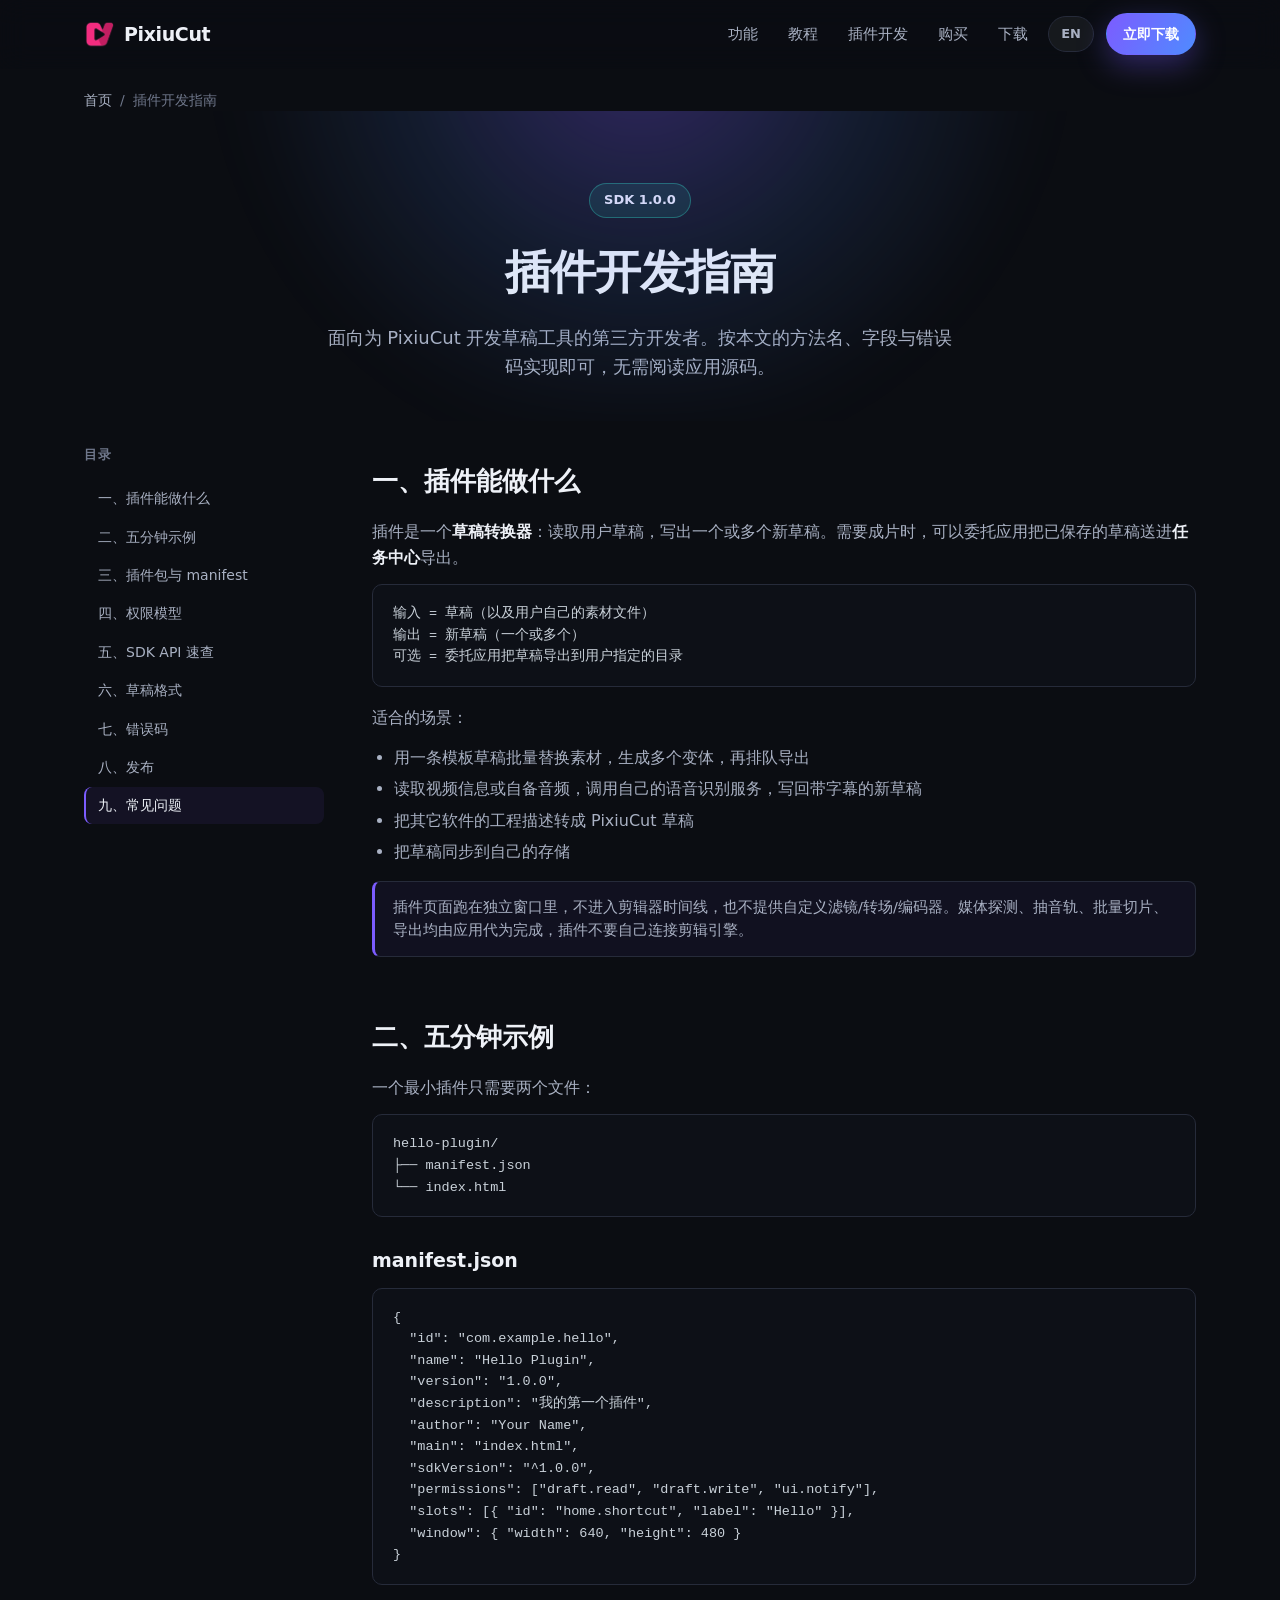
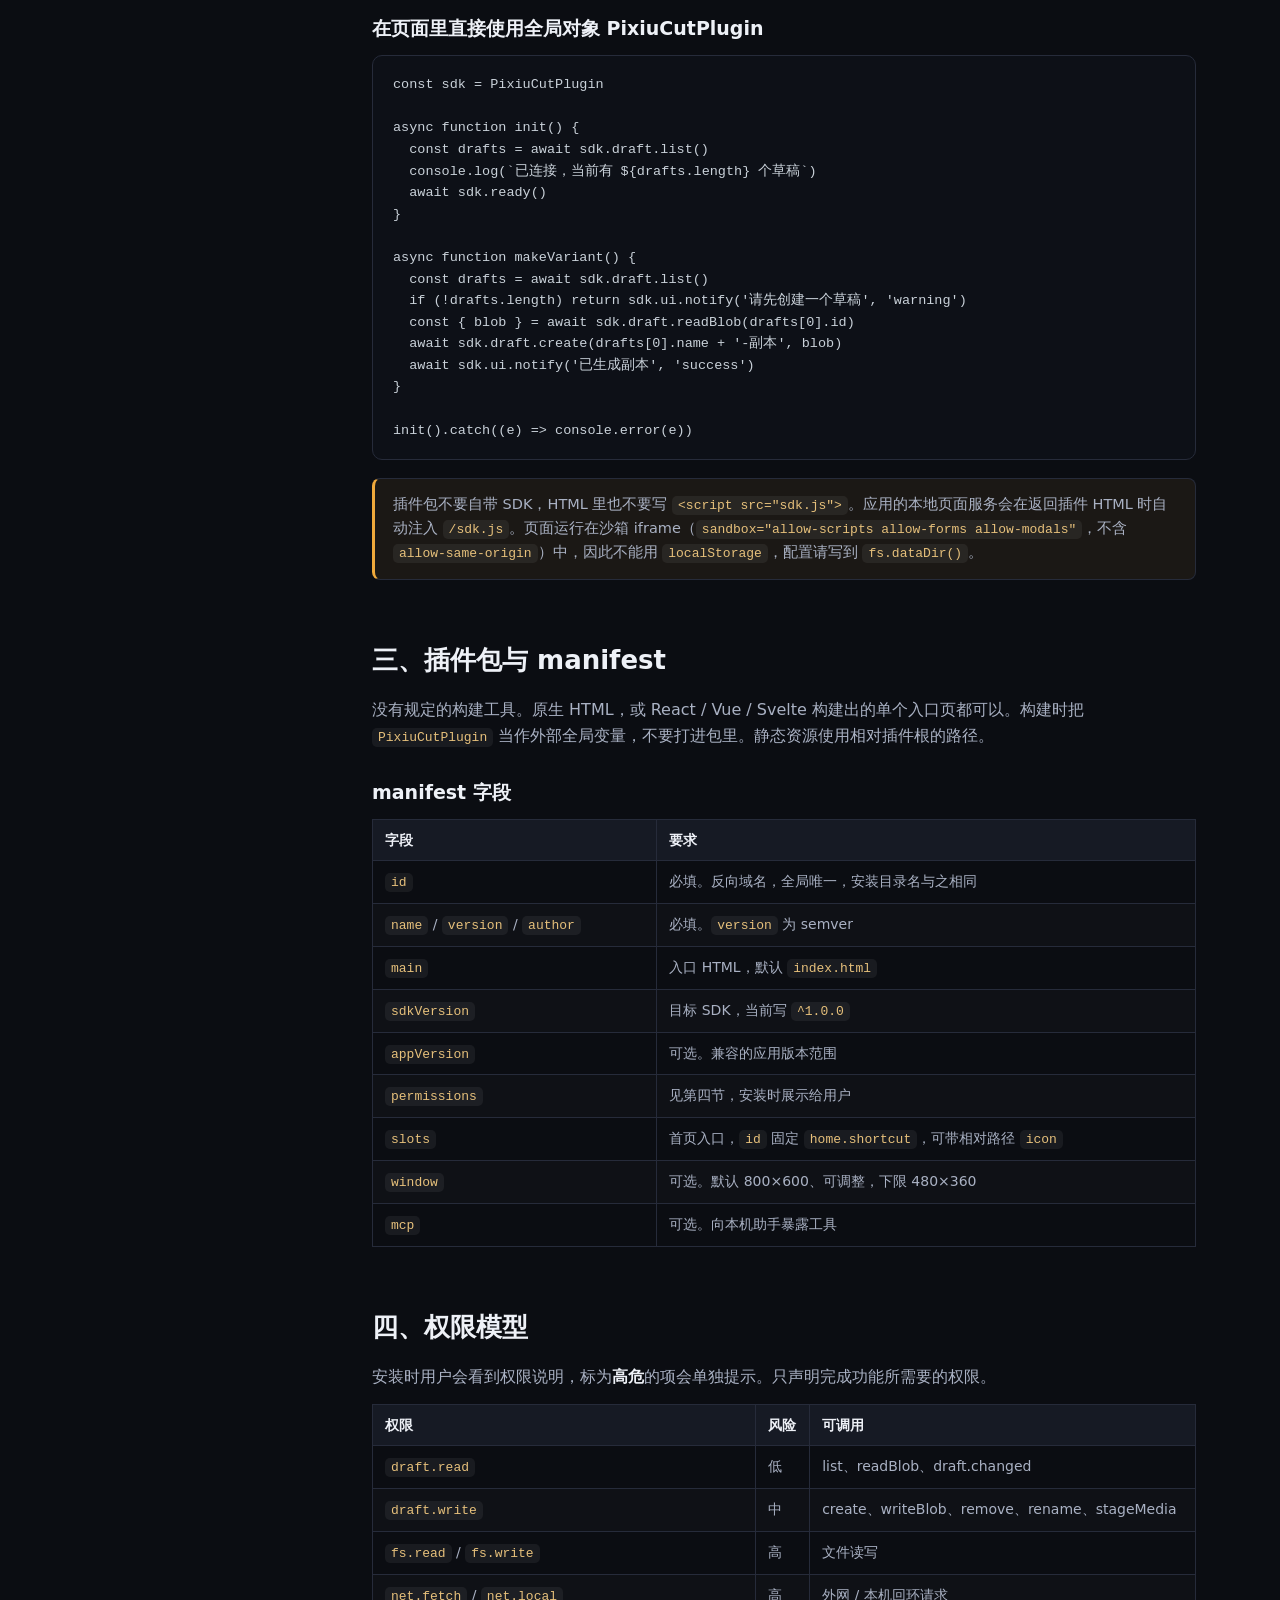
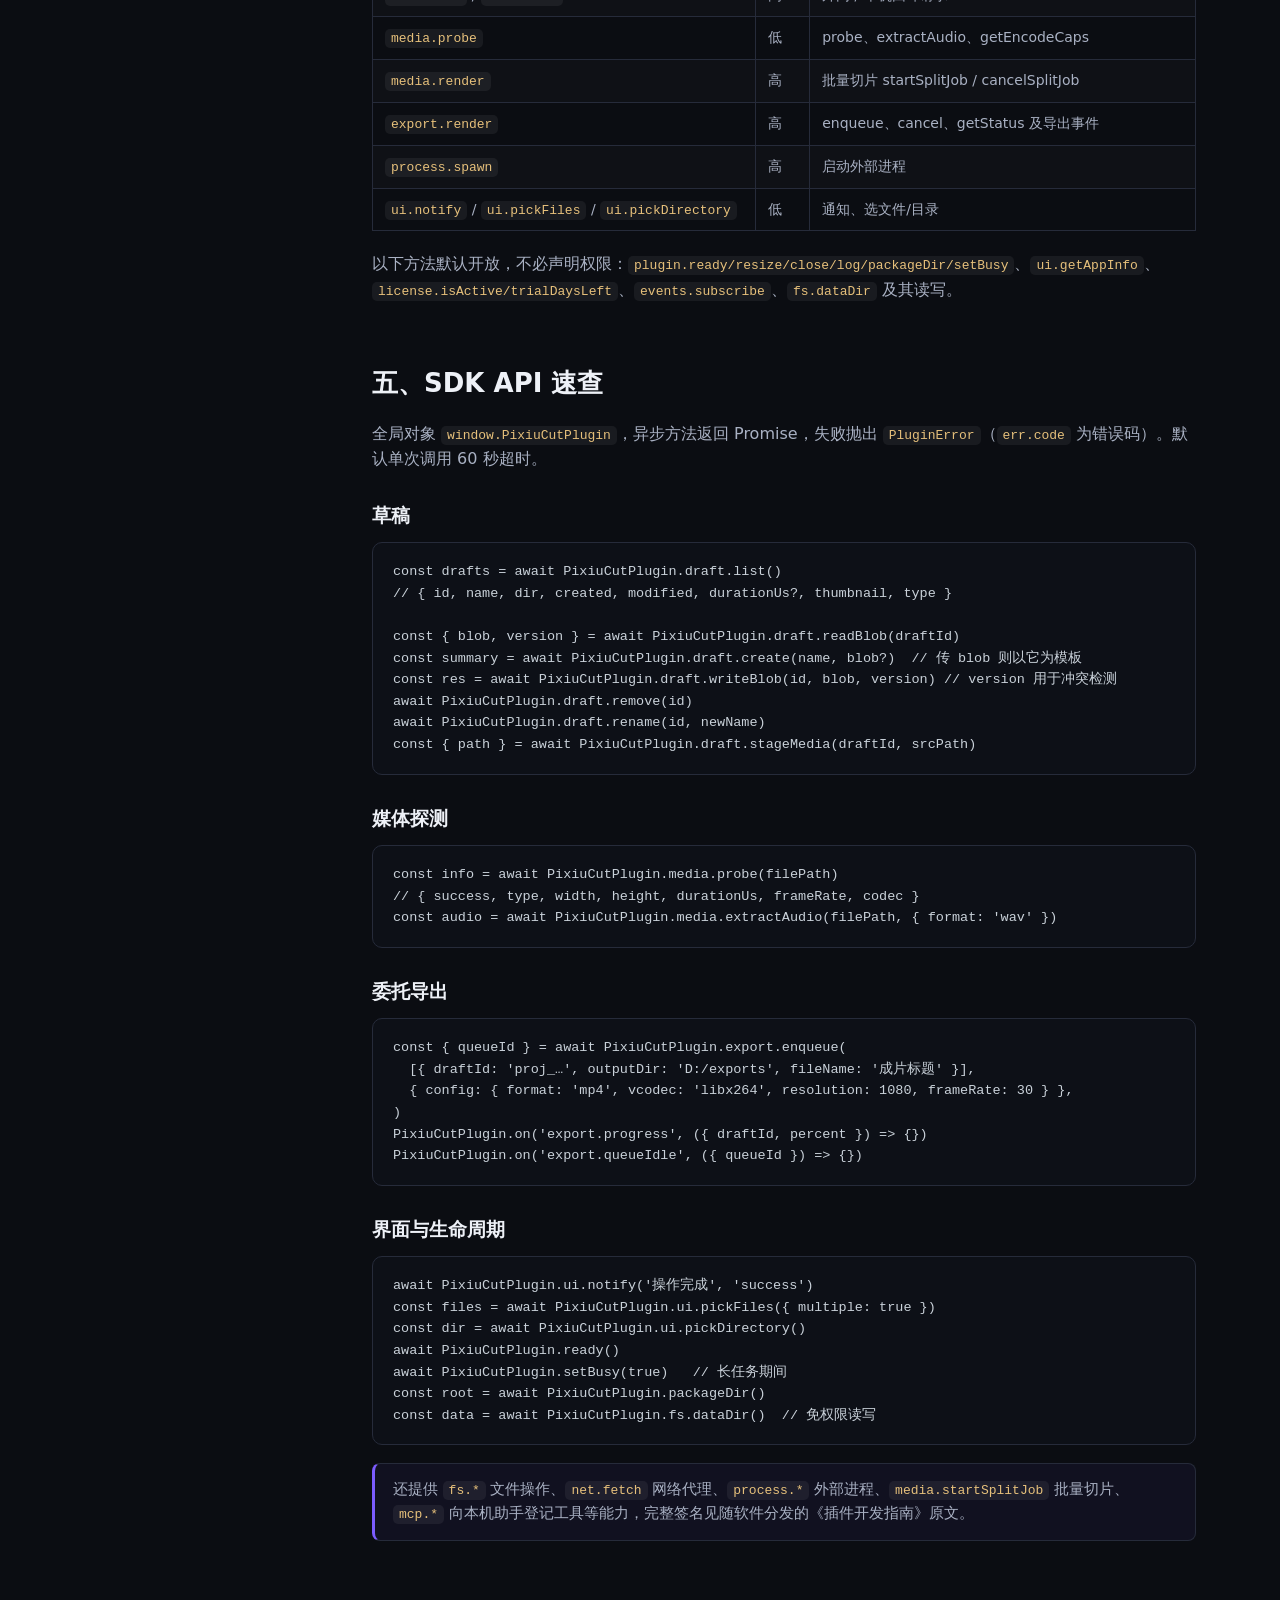
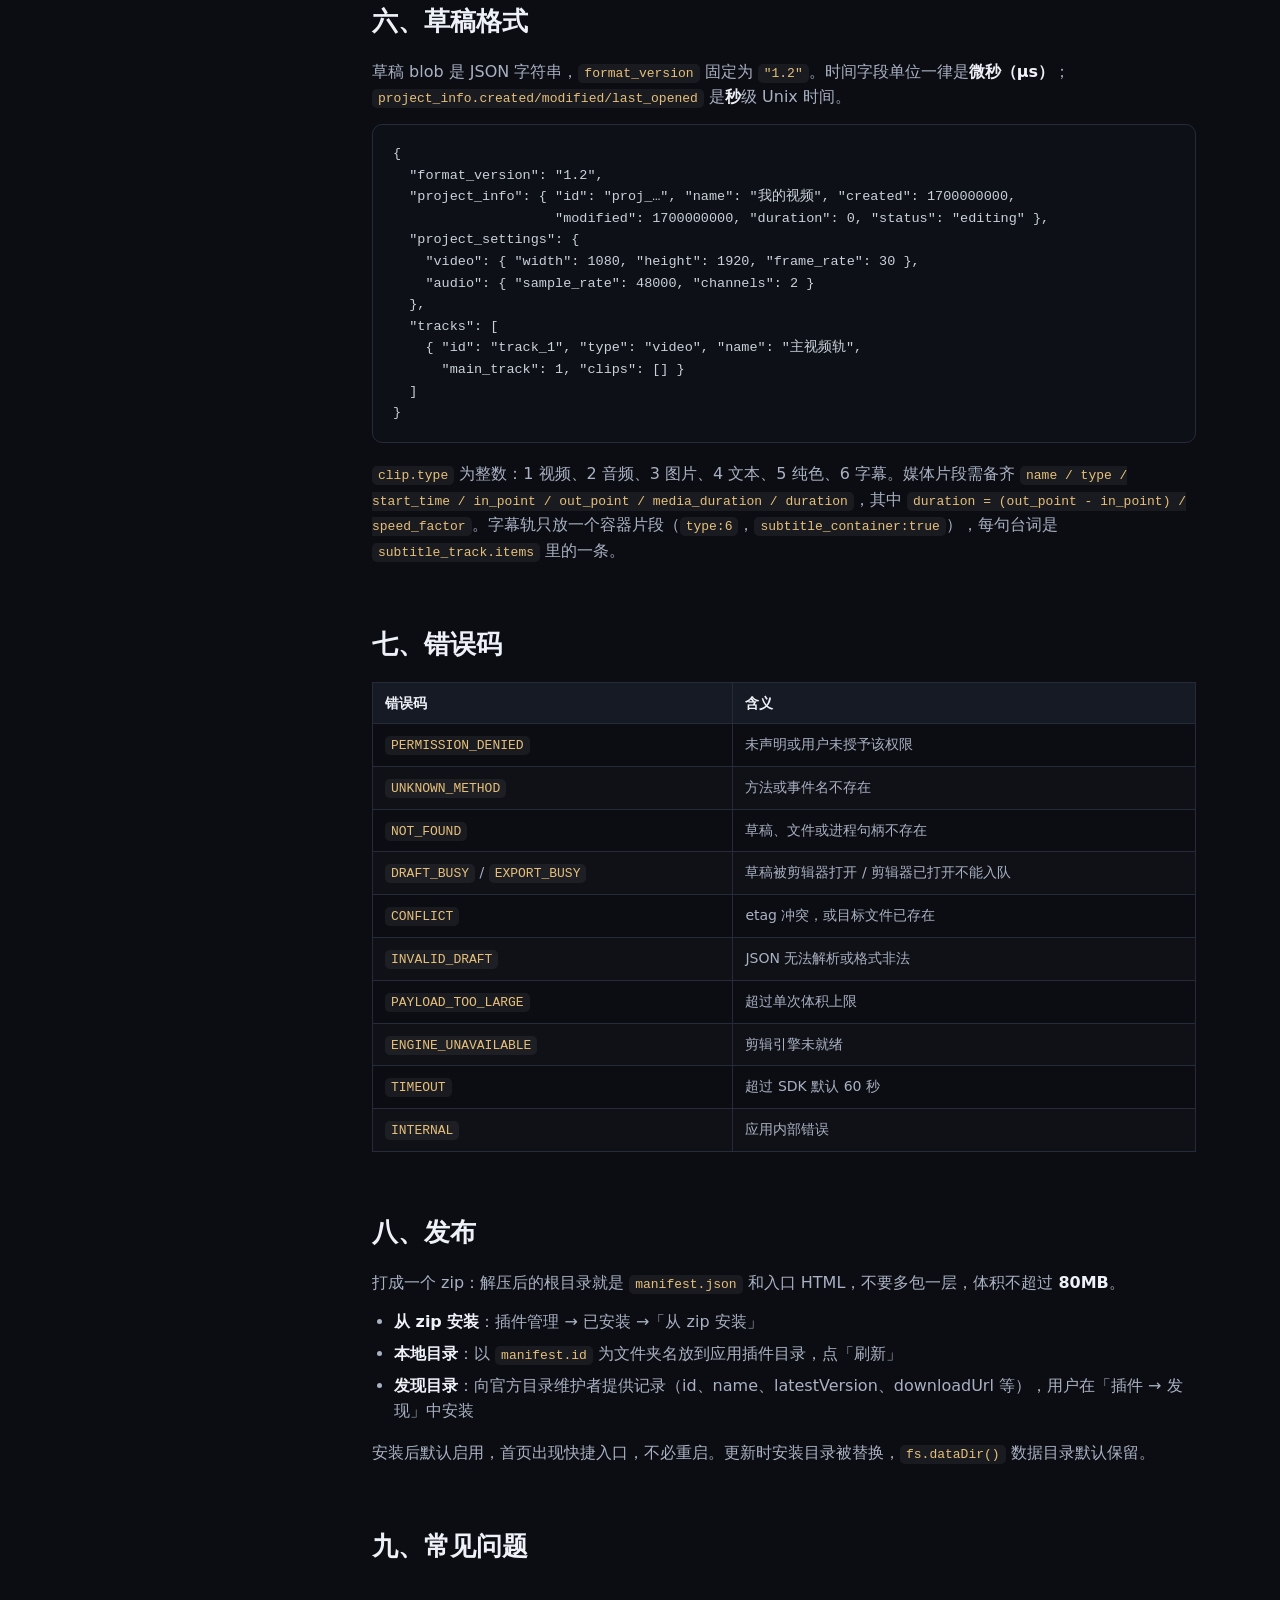
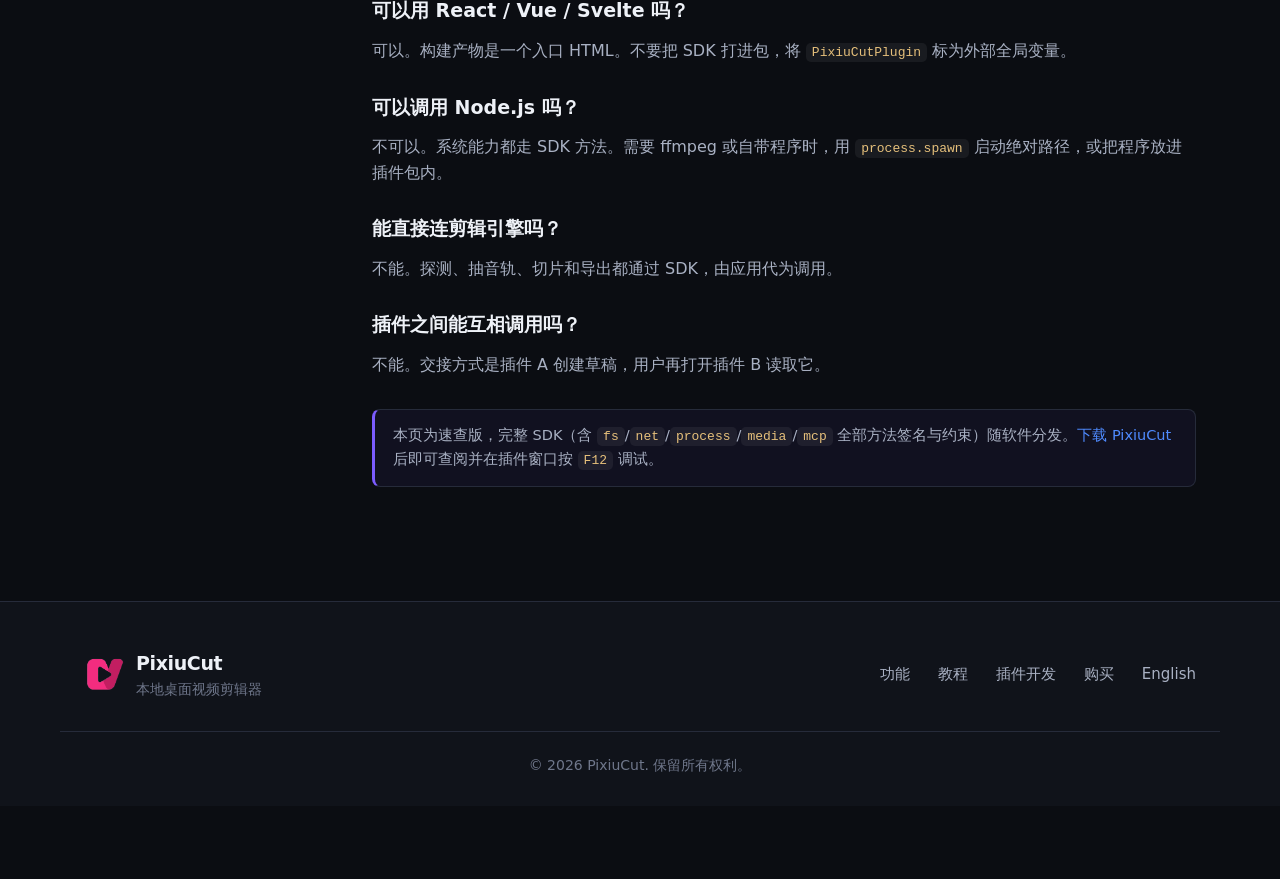
==== plugins-dev.html @ 556db441 "初始版本" ====
<!DOCTYPE html>
<html lang="zh-CN">
<head>
  <meta charset="UTF-8" />
  <meta name="viewport" content="width=device-width, initial-scale=1.0" />
  <title>插件开发指南 · PixiuCut SDK 1.0.0</title>
  <meta name="description" content="PixiuCut 插件开发指南：基于官方 SDK 1.0.0 开发草稿工具插件。包含五分钟示例、manifest 清单、权限模型、SDK API、草稿格式与错误码，按文档即可开发发布。" />
  <meta name="keywords" content="PixiuCut插件开发,插件SDK,草稿转换器,PixiuCutPlugin,插件API,视频剪辑插件" />
  <link rel="canonical" href="https://pixiucut.meitool.cn/plugins-dev.html" />
  <link rel="alternate" hreflang="zh-CN" href="https://pixiucut.meitool.cn/plugins-dev.html" />
  <link rel="alternate" hreflang="en" href="https://pixiucut.meitool.cn/en/plugins-dev.html" />
  <link rel="alternate" hreflang="x-default" href="https://pixiucut.meitool.cn/plugins-dev.html" />
  <meta property="og:type" content="article" />
  <meta property="og:title" content="插件开发指南 · PixiuCut" />
  <meta property="og:description" content="基于官方 SDK 1.0.0 开发 PixiuCut 草稿工具插件。" />
  <meta property="og:url" content="https://pixiucut.meitool.cn/plugins-dev.html" />
  <link rel="icon" type="image/png" href="assets/img/logo-32.png" />
  <link rel="stylesheet" href="assets/css/style.css" />
</head>
<body>
  <header class="site-header" id="siteHeader">
    <div class="container header-inner">
      <a class="brand" href="index.html" aria-label="PixiuCut">
        <img src="assets/img/logo.png" alt="PixiuCut Logo" class="brand-logo" />
        <span class="brand-name">PixiuCut</span>
      </a>
      <nav class="nav" id="mainNav">
        <a href="index.html#features">功能</a>
        <a href="tutorials.html">教程</a>
        <a href="plugins-dev.html">插件开发</a>
        <a href="pricing.html">购买</a>
        <a href="index.html#download">下载</a>
      </nav>
      <div class="header-actions">
        <a class="lang-toggle" href="en/plugins-dev.html" hreflang="en" aria-label="Switch to English">EN</a>
        <a href="index.html#download" class="btn btn-primary btn-sm">立即下载</a>
        <button class="nav-burger" id="navBurger" aria-label="菜单"><span></span><span></span><span></span></button>
      </div>
    </div>
  </header>

  <main>
    <div class="container"><div class="breadcrumb"><a href="index.html">首页</a><span>/</span>插件开发指南</div></div>

    <section class="page-hero">
      <div class="hero-glow" aria-hidden="true"></div>
      <div class="container">
        <span class="pill pill-accent">SDK 1.0.0</span>
        <h1>插件开发指南</h1>
        <p>面向为 PixiuCut 开发草稿工具的第三方开发者。按本文的方法名、字段与错误码实现即可，无需阅读应用源码。</p>
      </div>
    </section>

    <section class="section" style="padding-top:24px">
      <div class="container">
        <div class="docs-layout">
          <!-- TOC -->
          <aside class="docs-toc">
            <h4>目录</h4>
            <ul>
              <li><a href="#overview">一、插件能做什么</a></li>
              <li><a href="#quickstart">二、五分钟示例</a></li>
              <li><a href="#package">三、插件包与 manifest</a></li>
              <li><a href="#permissions">四、权限模型</a></li>
              <li><a href="#api">五、SDK API 速查</a></li>
              <li><a href="#draft">六、草稿格式</a></li>
              <li><a href="#errors">七、错误码</a></li>
              <li><a href="#publish">八、发布</a></li>
              <li><a href="#faq">九、常见问题</a></li>
            </ul>
          </aside>

          <!-- Content -->
          <div class="docs-content">
            <h2 id="overview">一、插件能做什么</h2>
            <p>插件是一个<strong>草稿转换器</strong>：读取用户草稿，写出一个或多个新草稿。需要成片时，可以委托应用把已保存的草稿送进<strong>任务中心</strong>导出。</p>
            <pre class="code"><code>输入 = 草稿（以及用户自己的素材文件）
输出 = 新草稿（一个或多个）
可选 = 委托应用把草稿导出到用户指定的目录</code></pre>
            <p>适合的场景：</p>
            <ul>
              <li>用一条模板草稿批量替换素材，生成多个变体，再排队导出</li>
              <li>读取视频信息或自备音频，调用自己的语音识别服务，写回带字幕的新草稿</li>
              <li>把其它软件的工程描述转成 PixiuCut 草稿</li>
              <li>把草稿同步到自己的存储</li>
            </ul>
            <div class="callout">插件页面跑在独立窗口里，不进入剪辑器时间线，也不提供自定义滤镜/转场/编码器。媒体探测、抽音轨、批量切片、导出均由应用代为完成，插件不要自己连接剪辑引擎。</div>

            <h2 id="quickstart">二、五分钟示例</h2>
            <p>一个最小插件只需要两个文件：</p>
            <pre class="code"><code>hello-plugin/
├── manifest.json
└── index.html</code></pre>
            <h3>manifest.json</h3>
            <pre class="code"><code>{
  "id": "com.example.hello",
  "name": "Hello Plugin",
  "version": "1.0.0",
  "description": "我的第一个插件",
  "author": "Your Name",
  "main": "index.html",
  "sdkVersion": "^1.0.0",
  "permissions": ["draft.read", "draft.write", "ui.notify"],
  "slots": [{ "id": "home.shortcut", "label": "Hello" }],
  "window": { "width": 640, "height": 480 }
}</code></pre>
            <h3>在页面里直接使用全局对象 PixiuCutPlugin</h3>
            <pre class="code"><code>const sdk = PixiuCutPlugin

async function init() {
  const drafts = await sdk.draft.list()
  console.log(`已连接，当前有 ${drafts.length} 个草稿`)
  await sdk.ready()
}

async function makeVariant() {
  const drafts = await sdk.draft.list()
  if (!drafts.length) return sdk.ui.notify('请先创建一个草稿', 'warning')
  const { blob } = await sdk.draft.readBlob(drafts[0].id)
  await sdk.draft.create(drafts[0].name + '-副本', blob)
  await sdk.ui.notify('已生成副本', 'success')
}

init().catch((e) => console.error(e))</code></pre>
            <div class="callout warn">插件包不要自带 SDK，HTML 里也不要写 <code>&lt;script src="sdk.js"&gt;</code>。应用的本地页面服务会在返回插件 HTML 时自动注入 <code>/sdk.js</code>。页面运行在沙箱 iframe（<code>sandbox="allow-scripts allow-forms allow-modals"</code>，不含 <code>allow-same-origin</code>）中，因此不能用 <code>localStorage</code>，配置请写到 <code>fs.dataDir()</code>。</div>

            <h2 id="package">三、插件包与 manifest</h2>
            <p>没有规定的构建工具。原生 HTML，或 React / Vue / Svelte 构建出的单个入口页都可以。构建时把 <code>PixiuCutPlugin</code> 当作外部全局变量，不要打进包里。静态资源使用相对插件根的路径。</p>
            <h3>manifest 字段</h3>
            <table>
              <thead><tr><th>字段</th><th>要求</th></tr></thead>
              <tbody>
                <tr><td><code>id</code></td><td>必填。反向域名，全局唯一，安装目录名与之相同</td></tr>
                <tr><td><code>name</code> / <code>version</code> / <code>author</code></td><td>必填。<code>version</code> 为 semver</td></tr>
                <tr><td><code>main</code></td><td>入口 HTML，默认 <code>index.html</code></td></tr>
                <tr><td><code>sdkVersion</code></td><td>目标 SDK，当前写 <code>^1.0.0</code></td></tr>
                <tr><td><code>appVersion</code></td><td>可选。兼容的应用版本范围</td></tr>
                <tr><td><code>permissions</code></td><td>见第四节，安装时展示给用户</td></tr>
                <tr><td><code>slots</code></td><td>首页入口，<code>id</code> 固定 <code>home.shortcut</code>，可带相对路径 <code>icon</code></td></tr>
                <tr><td><code>window</code></td><td>可选。默认 800×600、可调整，下限 480×360</td></tr>
                <tr><td><code>mcp</code></td><td>可选。向本机助手暴露工具</td></tr>
              </tbody>
            </table>

            <h2 id="permissions">四、权限模型</h2>
            <p>安装时用户会看到权限说明，标为<strong>高危</strong>的项会单独提示。只声明完成功能所需要的权限。</p>
            <table>
              <thead><tr><th>权限</th><th>风险</th><th>可调用</th></tr></thead>
              <tbody>
                <tr><td><code>draft.read</code></td><td>低</td><td>list、readBlob、draft.changed</td></tr>
                <tr><td><code>draft.write</code></td><td>中</td><td>create、writeBlob、remove、rename、stageMedia</td></tr>
                <tr><td><code>fs.read</code> / <code>fs.write</code></td><td>高</td><td>文件读写</td></tr>
                <tr><td><code>net.fetch</code> / <code>net.local</code></td><td>高</td><td>外网 / 本机回环请求</td></tr>
                <tr><td><code>media.probe</code></td><td>低</td><td>probe、extractAudio、getEncodeCaps</td></tr>
                <tr><td><code>media.render</code></td><td>高</td><td>批量切片 startSplitJob / cancelSplitJob</td></tr>
                <tr><td><code>export.render</code></td><td>高</td><td>enqueue、cancel、getStatus 及导出事件</td></tr>
                <tr><td><code>process.spawn</code></td><td>高</td><td>启动外部进程</td></tr>
                <tr><td><code>ui.notify</code> / <code>ui.pickFiles</code> / <code>ui.pickDirectory</code></td><td>低</td><td>通知、选文件/目录</td></tr>
              </tbody>
            </table>
            <p>以下方法默认开放，不必声明权限：<code>plugin.ready/resize/close/log/packageDir/setBusy</code>、<code>ui.getAppInfo</code>、<code>license.isActive/trialDaysLeft</code>、<code>events.subscribe</code>、<code>fs.dataDir</code> 及其读写。</p>

            <h2 id="api">五、SDK API 速查</h2>
            <p>全局对象 <code>window.PixiuCutPlugin</code>，异步方法返回 Promise，失败抛出 <code>PluginError</code>（<code>err.code</code> 为错误码）。默认单次调用 60 秒超时。</p>
            <h3>草稿</h3>
            <pre class="code"><code>const drafts = await PixiuCutPlugin.draft.list()
// { id, name, dir, created, modified, durationUs?, thumbnail, type }

const { blob, version } = await PixiuCutPlugin.draft.readBlob(draftId)
const summary = await PixiuCutPlugin.draft.create(name, blob?)  // 传 blob 则以它为模板
const res = await PixiuCutPlugin.draft.writeBlob(id, blob, version) // version 用于冲突检测
await PixiuCutPlugin.draft.remove(id)
await PixiuCutPlugin.draft.rename(id, newName)
const { path } = await PixiuCutPlugin.draft.stageMedia(draftId, srcPath)</code></pre>
            <h3>媒体探测</h3>
            <pre class="code"><code>const info = await PixiuCutPlugin.media.probe(filePath)
// { success, type, width, height, durationUs, frameRate, codec }
const audio = await PixiuCutPlugin.media.extractAudio(filePath, { format: 'wav' })</code></pre>
            <h3>委托导出</h3>
            <pre class="code"><code>const { queueId } = await PixiuCutPlugin.export.enqueue(
  [{ draftId: 'proj_…', outputDir: 'D:/exports', fileName: '成片标题' }],
  { config: { format: 'mp4', vcodec: 'libx264', resolution: 1080, frameRate: 30 } },
)
PixiuCutPlugin.on('export.progress', ({ draftId, percent }) => {})
PixiuCutPlugin.on('export.queueIdle', ({ queueId }) => {})</code></pre>
            <h3>界面与生命周期</h3>
            <pre class="code"><code>await PixiuCutPlugin.ui.notify('操作完成', 'success')
const files = await PixiuCutPlugin.ui.pickFiles({ multiple: true })
const dir = await PixiuCutPlugin.ui.pickDirectory()
await PixiuCutPlugin.ready()
await PixiuCutPlugin.setBusy(true)   // 长任务期间
const root = await PixiuCutPlugin.packageDir()
const data = await PixiuCutPlugin.fs.dataDir()  // 免权限读写</code></pre>
            <div class="callout">还提供 <code>fs.*</code> 文件操作、<code>net.fetch</code> 网络代理、<code>process.*</code> 外部进程、<code>media.startSplitJob</code> 批量切片、<code>mcp.*</code> 向本机助手登记工具等能力，完整签名见随软件分发的《插件开发指南》原文。</div>

            <h2 id="draft">六、草稿格式</h2>
            <p>草稿 blob 是 JSON 字符串，<code>format_version</code> 固定为 <code>"1.2"</code>。时间字段单位一律是<strong>微秒（µs）</strong>；<code>project_info.created/modified/last_opened</code> 是<strong>秒</strong>级 Unix 时间。</p>
            <pre class="code"><code>{
  "format_version": "1.2",
  "project_info": { "id": "proj_…", "name": "我的视频", "created": 1700000000,
                    "modified": 1700000000, "duration": 0, "status": "editing" },
  "project_settings": {
    "video": { "width": 1080, "height": 1920, "frame_rate": 30 },
    "audio": { "sample_rate": 48000, "channels": 2 }
  },
  "tracks": [
    { "id": "track_1", "type": "video", "name": "主视频轨",
      "main_track": 1, "clips": [] }
  ]
}</code></pre>
            <p><code>clip.type</code> 为整数：1 视频、2 音频、3 图片、4 文本、5 纯色、6 字幕。媒体片段需备齐 <code>name / type / start_time / in_point / out_point / media_duration / duration</code>，其中 <code>duration = (out_point - in_point) / speed_factor</code>。字幕轨只放一个容器片段（<code>type:6</code>，<code>subtitle_container:true</code>），每句台词是 <code>subtitle_track.items</code> 里的一条。</p>

            <h2 id="errors">七、错误码</h2>
            <table>
              <thead><tr><th>错误码</th><th>含义</th></tr></thead>
              <tbody>
                <tr><td><code>PERMISSION_DENIED</code></td><td>未声明或用户未授予该权限</td></tr>
                <tr><td><code>UNKNOWN_METHOD</code></td><td>方法或事件名不存在</td></tr>
                <tr><td><code>NOT_FOUND</code></td><td>草稿、文件或进程句柄不存在</td></tr>
                <tr><td><code>DRAFT_BUSY</code> / <code>EXPORT_BUSY</code></td><td>草稿被剪辑器打开 / 剪辑器已打开不能入队</td></tr>
                <tr><td><code>CONFLICT</code></td><td>etag 冲突，或目标文件已存在</td></tr>
                <tr><td><code>INVALID_DRAFT</code></td><td>JSON 无法解析或格式非法</td></tr>
                <tr><td><code>PAYLOAD_TOO_LARGE</code></td><td>超过单次体积上限</td></tr>
                <tr><td><code>ENGINE_UNAVAILABLE</code></td><td>剪辑引擎未就绪</td></tr>
                <tr><td><code>TIMEOUT</code></td><td>超过 SDK 默认 60 秒</td></tr>
                <tr><td><code>INTERNAL</code></td><td>应用内部错误</td></tr>
              </tbody>
            </table>

            <h2 id="publish">八、发布</h2>
            <p>打成一个 zip：解压后的根目录就是 <code>manifest.json</code> 和入口 HTML，不要多包一层，体积不超过 <strong>80MB</strong>。</p>
            <ul>
              <li><strong>从 zip 安装</strong>：插件管理 → 已安装 →「从 zip 安装」</li>
              <li><strong>本地目录</strong>：以 <code>manifest.id</code> 为文件夹名放到应用插件目录，点「刷新」</li>
              <li><strong>发现目录</strong>：向官方目录维护者提供记录（id、name、latestVersion、downloadUrl 等），用户在「插件 → 发现」中安装</li>
            </ul>
            <p>安装后默认启用，首页出现快捷入口，不必重启。更新时安装目录被替换，<code>fs.dataDir()</code> 数据目录默认保留。</p>

            <h2 id="faq">九、常见问题</h2>
            <h3>可以用 React / Vue / Svelte 吗？</h3>
            <p>可以。构建产物是一个入口 HTML。不要把 SDK 打进包，将 <code>PixiuCutPlugin</code> 标为外部全局变量。</p>
            <h3>可以调用 Node.js 吗？</h3>
            <p>不可以。系统能力都走 SDK 方法。需要 ffmpeg 或自带程序时，用 <code>process.spawn</code> 启动绝对路径，或把程序放进插件包内。</p>
            <h3>能直接连剪辑引擎吗？</h3>
            <p>不能。探测、抽音轨、切片和导出都通过 SDK，由应用代为调用。</p>
            <h3>插件之间能互相调用吗？</h3>
            <p>不能。交接方式是插件 A 创建草稿，用户再打开插件 B 读取它。</p>

            <div class="callout" style="margin-top:32px">本页为速查版，完整 SDK（含 <code>fs</code>/<code>net</code>/<code>process</code>/<code>media</code>/<code>mcp</code> 全部方法签名与约束）随软件分发。<a href="index.html#download">下载 PixiuCut</a> 后即可查阅并在插件窗口按 <code>F12</code> 调试。</div>
          </div>
        </div>
      </div>
    </section>
  </main>

  <footer class="site-footer">
    <div class="container footer-inner">
      <div class="footer-brand">
        <img src="assets/img/logo.png" alt="PixiuCut" class="brand-logo" />
        <div><div class="brand-name">PixiuCut</div><p class="footer-tag">本地桌面视频剪辑器</p></div>
      </div>
      <nav class="footer-links">
        <a href="index.html#features">功能</a>
        <a href="tutorials.html">教程</a>
        <a href="plugins-dev.html">插件开发</a>
        <a href="pricing.html">购买</a>
        <a href="en/plugins-dev.html" hreflang="en">English</a>
      </nav>
    </div>
    <div class="container footer-bottom" id="footer-bottom"><span>© 2026 PixiuCut. 保留所有权利。</span></div>
  </footer>

  <script src="assets/js/main.js"></script>
</body>
</html>
---- assets/css/style.css ----
/* ===== Design tokens ===== */
:root {
  --bg: #0b0d12;
  --bg-2: #10131a;
  --bg-3: #161a24;
  --surface: #191d29;
  --border: #262b3a;
  --text: #eef1f7;
  --text-2: #a9b1c3;
  --text-3: #6f778b;
  --brand: #7c5cff;
  --brand-2: #4f8bff;
  --accent: #23d5ab;
  --danger: #ff5d73;
  --radius: 16px;
  --radius-sm: 10px;
  --maxw: 1160px;
  --shadow: 0 20px 60px rgba(0, 0, 0, 0.45);
  --grad: linear-gradient(120deg, var(--brand), var(--brand-2));
  --font: "Segoe UI", system-ui, -apple-system, "PingFang SC", "Microsoft YaHei", "Hiragino Sans GB", sans-serif;
}

* { box-sizing: border-box; margin: 0; padding: 0; }

html { scroll-behavior: smooth; scroll-padding-top: 80px; }

body {
  font-family: var(--font);
  background: var(--bg);
  color: var(--text);
  line-height: 1.6;
  -webkit-font-smoothing: antialiased;
  overflow-x: hidden;
}

a { color: inherit; text-decoration: none; }
img { max-width: 100%; display: block; }

.container {
  width: 100%;
  max-width: var(--maxw);
  margin: 0 auto;
  padding: 0 24px;
}
.container-narrow { max-width: 780px; }

/* ===== Buttons ===== */
.btn {
  display: inline-flex;
  align-items: center;
  justify-content: center;
  gap: 8px;
  padding: 12px 22px;
  border-radius: 999px;
  font-weight: 600;
  font-size: 15px;
  border: 1px solid transparent;
  cursor: pointer;
  transition: transform 0.15s ease, box-shadow 0.2s ease, background 0.2s ease, opacity 0.2s;
  white-space: nowrap;
}
.btn:hover { transform: translateY(-2px); }
.btn-primary {
  background: var(--grad);
  color: #fff;
  box-shadow: 0 10px 30px rgba(124, 92, 255, 0.35);
}
.btn-primary:hover { box-shadow: 0 14px 38px rgba(124, 92, 255, 0.5); }
.btn-ghost {
  background: rgba(255, 255, 255, 0.04);
  border-color: var(--border);
  color: var(--text);
}
.btn-ghost:hover { background: rgba(255, 255, 255, 0.08); }
.btn-sm { padding: 9px 16px; font-size: 14px; }
.btn-lg { padding: 15px 34px; font-size: 17px; }
.btn-block { width: 100%; }
.is-disabled { opacity: 0.45; pointer-events: none; }

/* ===== Header ===== */
.site-header {
  position: sticky;
  top: 0;
  z-index: 100;
  backdrop-filter: blur(14px);
  background: rgba(11, 13, 18, 0.72);
  border-bottom: 1px solid transparent;
  transition: border-color 0.2s, background 0.2s;
}
.site-header.scrolled { border-bottom-color: var(--border); background: rgba(11, 13, 18, 0.9); }
.header-inner {
  display: flex;
  align-items: center;
  justify-content: space-between;
  height: 68px;
  gap: 20px;
}
.brand { display: flex; align-items: center; gap: 10px; }
.brand-logo { width: 30px; height: 30px; border-radius: 8px; }
.brand-name { font-weight: 800; font-size: 19px; letter-spacing: -0.02em; }

.nav { display: flex; gap: 30px; margin-left: auto; }
.nav a { color: var(--text-2); font-size: 15px; font-weight: 500; transition: color 0.15s; }
.nav a:hover { color: var(--text); }

.header-actions { display: flex; align-items: center; gap: 12px; }
.lang-toggle {
  background: rgba(255, 255, 255, 0.05);
  border: 1px solid var(--border);
  color: var(--text-2);
  padding: 7px 12px;
  border-radius: 999px;
  font-size: 13px;
  font-weight: 700;
  cursor: pointer;
  transition: all 0.15s;
  min-width: 44px;
}
.lang-toggle:hover { color: var(--text); border-color: var(--brand); }

.nav-burger { display: none; flex-direction: column; gap: 5px; background: none; border: none; cursor: pointer; padding: 6px; }
.nav-burger span { width: 22px; height: 2px; background: var(--text); border-radius: 2px; transition: 0.25s; }

/* ===== Hero ===== */
.hero { position: relative; padding: 72px 0 60px; overflow: hidden; }
.hero-glow {
  position: absolute;
  top: -260px; left: 50%;
  transform: translateX(-50%);
  width: 900px; height: 700px;
  background: radial-gradient(circle at 50% 40%, rgba(124, 92, 255, 0.35), rgba(79, 139, 255, 0.12) 40%, transparent 70%);
  filter: blur(30px);
  pointer-events: none;
}
.hero-inner {
  position: relative;
  display: grid;
  grid-template-columns: 1.05fr 0.95fr;
  gap: 56px;
  align-items: center;
}
.pill {
  display: inline-block;
  padding: 6px 14px;
  border-radius: 999px;
  font-size: 13px;
  font-weight: 600;
  color: var(--text);
  background: rgba(124, 92, 255, 0.14);
  border: 1px solid rgba(124, 92, 255, 0.35);
  margin-bottom: 22px;
}
.pill-accent { background: rgba(35, 213, 171, 0.12); border-color: rgba(35, 213, 171, 0.4); }
.hero-title {
  font-size: clamp(34px, 5vw, 54px);
  line-height: 1.1;
  font-weight: 800;
  letter-spacing: -0.02em;
  margin-bottom: 20px;
}
.hero-sub { font-size: 18px; color: var(--text-2); max-width: 520px; margin-bottom: 32px; }
.hero-cta { display: flex; gap: 14px; flex-wrap: wrap; margin-bottom: 40px; }
.hero-meta { display: flex; gap: 36px; list-style: none; flex-wrap: wrap; }
.hero-meta li { display: flex; flex-direction: column; }
.hero-meta strong { font-size: 24px; font-weight: 800; background: var(--grad); -webkit-background-clip: text; background-clip: text; -webkit-text-fill-color: transparent; }
.hero-meta span { font-size: 13px; color: var(--text-3); }

/* ===== Hero mock window ===== */
.hero-mock { perspective: 1600px; }
.mock-window {
  background: var(--surface);
  border: 1px solid var(--border);
  border-radius: var(--radius);
  overflow: hidden;
  box-shadow: var(--shadow);
  transform: rotateY(-9deg) rotateX(4deg);
  transition: transform 0.5s ease;
}
.hero-mock:hover .mock-window { transform: rotateY(0deg) rotateX(0deg); }
.mock-bar { display: flex; align-items: center; gap: 7px; padding: 11px 14px; background: var(--bg-3); border-bottom: 1px solid var(--border); }
.dot { width: 11px; height: 11px; border-radius: 50%; }
.dot.r { background: #ff5f57; } .dot.y { background: #febc2e; } .dot.g { background: #28c840; }
.mock-title { margin-left: 10px; font-size: 12px; color: var(--text-3); }
.mock-body { display: grid; grid-template-columns: 1fr 76px; gap: 10px; padding: 12px; }
.mock-preview {
  aspect-ratio: 16 / 9;
  background: radial-gradient(circle at 50% 40%, #2a3040, #12151d);
  border-radius: var(--radius-sm);
  display: flex; align-items: center; justify-content: center;
}
.mock-canvas {
  width: 34%; height: 82%;
  background: linear-gradient(160deg, rgba(124, 92, 255, 0.5), rgba(79, 139, 255, 0.3));
  border-radius: 8px;
  display: flex; align-items: center; justify-content: center;
  border: 1px solid rgba(255, 255, 255, 0.15);
}
.mock-play { color: #fff; font-size: 22px; opacity: 0.9; }
.mock-side { display: flex; flex-direction: column; gap: 8px; }
.mock-thumb { height: 40px; border-radius: 7px; background: var(--bg-3); border: 1px solid var(--border); }
.mock-thumb:nth-child(1) { background: linear-gradient(120deg, #37324f, #1d2130); }
.mock-thumb:nth-child(2) { background: linear-gradient(120deg, #2a3a4a, #1d2130); }
.mock-timeline { position: relative; padding: 12px; display: flex; flex-direction: column; gap: 7px; background: var(--bg-2); border-top: 1px solid var(--border); }
.track { height: 20px; border-radius: 6px; position: relative; display: flex; gap: 6px; }
.track span { display: block; border-radius: 5px; height: 100%; }
.track-v span:nth-child(1) { width: 45%; background: linear-gradient(90deg, #7c5cff, #4f8bff); }
.track-v span:nth-child(2) { width: 30%; background: linear-gradient(90deg, #4f8bff, #23d5ab); }
.track-a span { width: 70%; background: linear-gradient(90deg, #23d5ab, #1a9c7d); }
.track-s span:nth-child(1) { width: 22%; background: #f0a93b; }
.track-s span:nth-child(2) { width: 33%; background: #f0793b; margin-left: 8%; }
.playhead { position: absolute; top: 6px; bottom: 6px; left: 34%; width: 2px; background: #fff; box-shadow: 0 0 8px rgba(255,255,255,0.6); }
.playhead::before { content: ""; position: absolute; top: -4px; left: -4px; width: 10px; height: 10px; background: #fff; border-radius: 2px; }

/* ===== Strip ===== */
.strip { border-top: 1px solid var(--border); border-bottom: 1px solid var(--border); background: var(--bg-2); }
.strip-inner { display: flex; justify-content: space-around; flex-wrap: wrap; gap: 20px; padding: 26px 24px; }
.strip-item { display: flex; align-items: center; gap: 10px; color: var(--text-2); font-weight: 600; font-size: 15px; }
.strip-ico { font-size: 20px; }

/* ===== Sections ===== */
.section { padding: 96px 0; }
.section-alt { background: var(--bg-2); }
.section-head { text-align: center; max-width: 640px; margin: 0 auto 56px; }
.section-head h2 { font-size: clamp(28px, 4vw, 40px); font-weight: 800; letter-spacing: -0.02em; margin-bottom: 14px; }
.section-head p { color: var(--text-2); font-size: 17px; }

/* ===== Feature grid ===== */
.feature-grid { display: grid; grid-template-columns: repeat(3, 1fr); gap: 22px; }
.card {
  background: var(--surface);
  border: 1px solid var(--border);
  border-radius: var(--radius);
  padding: 28px;
  transition: transform 0.2s, border-color 0.2s, box-shadow 0.2s;
}
.card:hover { transform: translateY(-4px); border-color: rgba(124, 92, 255, 0.5); box-shadow: 0 16px 40px rgba(0,0,0,0.35); }
.card-ico {
  width: 48px; height: 48px; border-radius: 12px;
  display: flex; align-items: center; justify-content: center;
  font-size: 24px; margin-bottom: 18px;
  background: rgba(124, 92, 255, 0.12);
  border: 1px solid rgba(124, 92, 255, 0.25);
}
.card h3 { font-size: 19px; margin-bottom: 10px; }
.card p { color: var(--text-2); font-size: 15px; }

/* ===== Showcase ===== */
.showcase-grid { display: grid; grid-template-columns: 1fr 1fr; gap: 60px; align-items: center; }
.show-item { padding: 22px 0; border-bottom: 1px solid var(--border); }
.show-item:last-child { border-bottom: none; }
.show-item h4 { font-size: 20px; margin-bottom: 8px; }
.show-item p { color: var(--text-2); }
.showcase-visual { display: flex; justify-content: center; }
.phone {
  position: relative;
  width: 240px; aspect-ratio: 9 / 16;
  background: #05060a;
  border-radius: 34px;
  border: 8px solid #1c2130;
  box-shadow: var(--shadow);
  overflow: hidden;
}
.phone-notch { position: absolute; top: 10px; left: 50%; transform: translateX(-50%); width: 90px; height: 20px; background: #1c2130; border-radius: 0 0 14px 14px; z-index: 2; }
.phone-screen {
  position: absolute; inset: 0;
  background: linear-gradient(160deg, #2a2350, #12203a 60%, #0b2f2a);
  display: flex; flex-direction: column; align-items: center; justify-content: center; gap: 16px;
}
.phone-play { width: 62px; height: 62px; border-radius: 50%; background: rgba(255,255,255,0.15); border: 1px solid rgba(255,255,255,0.3); display: flex; align-items: center; justify-content: center; font-size: 24px; color: #fff; }
.phone-caption { color: rgba(255,255,255,0.75); font-size: 13px; }

/* ===== Plugins ===== */
.plugins-box {
  display: grid; grid-template-columns: 1.2fr 1fr; gap: 50px; align-items: center;
  background: linear-gradient(135deg, rgba(124, 92, 255, 0.08), rgba(35, 213, 171, 0.05));
  border: 1px solid var(--border);
  border-radius: 24px;
  padding: 48px;
}
.plugins-copy h2 { font-size: clamp(26px, 3.5vw, 36px); font-weight: 800; margin: 14px 0; }
.plugins-copy p { color: var(--text-2); font-size: 16px; margin-bottom: 22px; }
.check-list { list-style: none; display: flex; flex-direction: column; gap: 12px; }
.check-list li { position: relative; padding-left: 30px; color: var(--text); }
.check-list li::before { content: "✓"; position: absolute; left: 0; top: 0; width: 20px; height: 20px; background: rgba(35, 213, 171, 0.18); color: var(--accent); border-radius: 50%; display: flex; align-items: center; justify-content: center; font-size: 12px; font-weight: 800; }
.plugins-visual { display: grid; grid-template-columns: 1fr 1fr; gap: 16px; }
.plug-card {
  aspect-ratio: 1; border-radius: 18px; font-size: 40px;
  display: flex; align-items: center; justify-content: center;
  background: var(--surface); border: 1px solid var(--border);
  transition: transform 0.3s;
}
.plug-card:hover { transform: translateY(-6px) rotate(-3deg); }
.plug-card:nth-child(2) { transform: translateY(20px); }
.plug-card:nth-child(3) { transform: translateY(-20px); }

/* ===== Download ===== */
.download-grid { display: grid; grid-template-columns: repeat(3, 1fr); gap: 22px; max-width: 900px; margin: 0 auto; }
.dl-card {
  background: var(--surface); border: 1px solid var(--border); border-radius: var(--radius);
  padding: 32px 26px; text-align: center;
}
.dl-primary { border-color: rgba(124, 92, 255, 0.5); box-shadow: 0 16px 44px rgba(124, 92, 255, 0.18); }
.dl-os { font-size: 21px; font-weight: 700; margin-bottom: 6px; }
.dl-ver { color: var(--text-3); font-size: 14px; margin-bottom: 22px; }
.dl-note { color: var(--text-3); font-size: 13px; margin-top: 14px; }

/* ===== FAQ ===== */
.faq-list { display: flex; flex-direction: column; gap: 12px; }
.faq-item {
  background: var(--surface); border: 1px solid var(--border); border-radius: var(--radius-sm);
  padding: 4px 22px;
}
.faq-item summary {
  cursor: pointer; padding: 18px 0; font-weight: 600; font-size: 16px;
  list-style: none; display: flex; justify-content: space-between; align-items: center; gap: 12px;
}
.faq-item summary::-webkit-details-marker { display: none; }
.faq-item summary::after { content: "+"; color: var(--brand); font-size: 22px; font-weight: 400; transition: transform 0.2s; }
.faq-item[open] summary::after { transform: rotate(45deg); }
.faq-item p { color: var(--text-2); padding: 0 0 18px; }

/* ===== CTA band ===== */
.cta-band { padding: 90px 0; text-align: center; background: radial-gradient(circle at 50% 0%, rgba(124, 92, 255, 0.18), transparent 60%); }
.cta-inner h2 { font-size: clamp(28px, 4vw, 42px); font-weight: 800; margin-bottom: 14px; }
.cta-inner p { color: var(--text-2); font-size: 18px; margin-bottom: 30px; }

/* ===== Footer ===== */
.site-footer { border-top: 1px solid var(--border); background: var(--bg-2); padding: 46px 0 30px; }
.footer-inner { display: flex; justify-content: space-between; align-items: center; flex-wrap: wrap; gap: 24px; padding-bottom: 30px; border-bottom: 1px solid var(--border); }
.footer-brand { display: flex; align-items: center; gap: 12px; }
.footer-brand .brand-logo { width: 40px; height: 40px; }
.footer-tag { color: var(--text-3); font-size: 14px; }
.footer-links { display: flex; gap: 28px; }
.footer-links a { color: var(--text-2); font-size: 15px; }
.footer-links a:hover { color: var(--text); }
.footer-bottom { padding-top: 22px; color: var(--text-3); font-size: 14px; text-align: center; }

/* ===== Download modal ===== */
.dl-modal { position: fixed; inset: 0; z-index: 200; display: flex; align-items: center; justify-content: center; padding: 24px; }
.dl-modal-mask { position: absolute; inset: 0; background: rgba(0, 0, 0, 0.62); backdrop-filter: blur(4px); }
.dl-modal-box { position: relative; width: 100%; max-width: 560px; background: var(--surface); border: 1px solid var(--border); border-radius: var(--radius); padding: 30px 28px; box-shadow: var(--shadow); }
.dl-modal-close { position: absolute; top: 12px; right: 14px; background: none; border: none; color: var(--text-2); font-size: 26px; line-height: 1; cursor: pointer; }
.dl-modal-close:hover { color: var(--text); }
.dl-modal-title { font-size: 20px; font-weight: 800; margin-bottom: 8px; }
.dl-modal-tip { color: var(--text-2); font-size: 14px; margin-bottom: 18px; }
.dl-row { background: var(--bg-2); border: 1px solid var(--border); border-radius: var(--radius-sm); padding: 14px 16px; margin-bottom: 12px; }
.dl-row:last-child { margin-bottom: 0; }
.dl-row-head { display: flex; align-items: center; gap: 10px; margin-bottom: 8px; }
.dl-row-name { font-weight: 700; }
.dl-row-label { font-size: 12px; color: var(--brand); background: rgba(124,92,255,0.12); border: 1px solid rgba(124,92,255,0.3); border-radius: 999px; padding: 2px 9px; }
.dl-row-body { display: flex; align-items: center; gap: 12px; flex-wrap: wrap; }
.dl-url { color: var(--brand-2); font-size: 13.5px; word-break: break-all; flex: 1; min-width: 180px; }
.dl-url:hover { text-decoration: underline; }
.dl-code { color: var(--text-2); font-size: 13.5px; white-space: nowrap; }
.dl-code b { color: var(--accent); letter-spacing: 0.04em; }

/* ===== Reveal animation ===== */
[data-reveal] { opacity: 0; transform: translateY(24px); transition: opacity 0.6s ease, transform 0.6s ease; }
[data-reveal].in { opacity: 1; transform: none; }

/* ============================================================
   Subpage components (tutorials / plugin docs / pricing)
   ============================================================ */

/* ----- Page hero (compact) ----- */
.page-hero { position: relative; padding: 72px 0 40px; text-align: center; overflow: hidden; }
.page-hero .hero-glow { top: -320px; height: 620px; }
.page-hero .pill { margin-bottom: 18px; }
.page-hero h1 { font-size: clamp(30px, 4.6vw, 46px); font-weight: 800; letter-spacing: -0.02em; margin-bottom: 14px; }
.page-hero p { color: var(--text-2); font-size: 18px; max-width: 640px; margin: 0 auto; }

/* ----- Breadcrumb ----- */
.breadcrumb { font-size: 14px; color: var(--text-3); padding: 20px 0 0; }
.breadcrumb a { color: var(--text-2); }
.breadcrumb a:hover { color: var(--text); }
.breadcrumb span { margin: 0 8px; }

/* ----- Video grid (tutorials) ----- */
.video-grid { display: grid; grid-template-columns: repeat(2, 1fr); gap: 28px; }
.video-card { background: var(--surface); border: 1px solid var(--border); border-radius: var(--radius); overflow: hidden; transition: transform 0.2s, border-color 0.2s; }
.video-card:hover { transform: translateY(-4px); border-color: rgba(124, 92, 255, 0.5); }
.video-frame { position: relative; width: 100%; aspect-ratio: 16 / 9; background: #05060a; }
.video-frame iframe { position: absolute; inset: 0; width: 100%; height: 100%; border: 0; }
.video-placeholder {
  position: absolute; inset: 0; display: flex; flex-direction: column; align-items: center; justify-content: center; gap: 12px;
  background: linear-gradient(160deg, #1c1740, #10203a);
  color: var(--text-2); text-align: center; padding: 20px;
}
.video-placeholder .vp-play { width: 60px; height: 60px; border-radius: 50%; background: rgba(255,255,255,0.14); border: 1px solid rgba(255,255,255,0.28); display: flex; align-items: center; justify-content: center; font-size: 24px; color: #fff; }
.video-placeholder .vp-tip { font-size: 13px; color: var(--text-3); }
.video-meta { padding: 14px 18px 16px; }
.video-meta h3 { font-size: 17px; margin-bottom: 4px; }
.video-meta p { color: var(--text-2); font-size: 14px; }

/* ----- Docs layout (plugin dev) ----- */
.docs-layout { display: grid; grid-template-columns: 240px 1fr; gap: 48px; align-items: start; }
.docs-toc { position: sticky; top: 90px; }
.docs-toc h4 { font-size: 13px; text-transform: uppercase; letter-spacing: 0.06em; color: var(--text-3); margin-bottom: 14px; }
.docs-toc ul { list-style: none; display: flex; flex-direction: column; gap: 2px; }
.docs-toc a { display: block; padding: 7px 12px; border-radius: 8px; color: var(--text-2); font-size: 14px; border-left: 2px solid transparent; transition: all 0.15s; }
.docs-toc a:hover { color: var(--text); background: rgba(255,255,255,0.04); }
.docs-toc a.active { color: var(--text); border-left-color: var(--brand); background: rgba(124,92,255,0.08); }

.docs-content { min-width: 0; }
.docs-content h2 { font-size: 26px; font-weight: 800; margin: 44px 0 16px; padding-top: 16px; scroll-margin-top: 88px; }
.docs-content h2:first-child { margin-top: 0; }
.docs-content h3 { font-size: 19px; margin: 28px 0 12px; scroll-margin-top: 88px; }
.docs-content p { color: var(--text-2); margin-bottom: 14px; }
.docs-content ul, .docs-content ol { color: var(--text-2); margin: 0 0 16px 22px; }
.docs-content li { margin-bottom: 6px; }
.docs-content a { color: var(--brand-2); }
.docs-content a:hover { text-decoration: underline; }
.docs-content strong { color: var(--text); }

/* ----- Code blocks ----- */
.docs-content pre, pre.code {
  background: #0d1017; border: 1px solid var(--border); border-radius: var(--radius-sm);
  padding: 18px 20px; overflow-x: auto; margin: 0 0 18px; font-size: 13.5px; line-height: 1.6;
}
.docs-content code, code.inline {
  font-family: "SF Mono", "Consolas", "Liberation Mono", Menlo, monospace;
  font-size: 13px; color: #e6c07b; background: rgba(255,255,255,0.06); padding: 2px 6px; border-radius: 5px;
}
.docs-content pre code, pre.code code { color: #c9d1d9; background: none; padding: 0; font-size: 13.5px; }

/* ----- Doc tables ----- */
.docs-content table, .table { width: 100%; border-collapse: collapse; margin: 0 0 20px; font-size: 14px; }
.docs-content th, .docs-content td, .table th, .table td { border: 1px solid var(--border); padding: 9px 12px; text-align: left; vertical-align: top; }
.docs-content th, .table th { background: var(--bg-3); color: var(--text); font-weight: 600; }
.docs-content td, .table td { color: var(--text-2); }
.docs-content tr:nth-child(even) td { background: rgba(255,255,255,0.015); }

.callout { border: 1px solid var(--border); border-left: 3px solid var(--brand); background: rgba(124,92,255,0.06); border-radius: 8px; padding: 14px 18px; margin: 0 0 18px; color: var(--text-2); font-size: 14.5px; }
.callout.warn { border-left-color: #f0a93b; background: rgba(240,169,59,0.07); }

/* ----- Pricing ----- */
.pricing-grid { display: grid; grid-template-columns: repeat(4, 1fr); gap: 22px; margin: 0 auto; }
.price-card { position: relative; background: var(--surface); border: 1px solid var(--border); border-radius: var(--radius); padding: 34px 28px; text-align: center; display: flex; flex-direction: column; }
.price-card.featured { border-color: rgba(124,92,255,0.6); box-shadow: 0 18px 50px rgba(124,92,255,0.2); }
.price-badge { position: absolute; top: -12px; left: 50%; transform: translateX(-50%); background: var(--grad); color: #fff; font-size: 12px; font-weight: 700; padding: 5px 14px; border-radius: 999px; }
.price-plan { font-size: 18px; font-weight: 700; margin-bottom: 6px; }
.price-amount { font-size: 40px; font-weight: 800; letter-spacing: -0.02em; margin: 8px 0; }
.price-amount .cur { font-size: 22px; vertical-align: top; margin-right: 2px; }
.price-amount .per { font-size: 15px; color: var(--text-3); font-weight: 500; }
.price-note { color: var(--text-3); font-size: 13px; margin-bottom: 20px; }
.price-feats { list-style: none; text-align: left; margin: 0 0 26px; display: flex; flex-direction: column; gap: 11px; flex: 1; }
.price-feats li { position: relative; padding-left: 26px; color: var(--text-2); font-size: 14.5px; }
.price-feats li::before { content: "✓"; position: absolute; left: 0; color: var(--accent); font-weight: 800; }

/* ----- License explainer ----- */
.license-grid { display: grid; grid-template-columns: repeat(2, 1fr); gap: 18px; max-width: 900px; margin: 0 auto; }
.license-item { background: var(--surface); border: 1px solid var(--border); border-radius: var(--radius-sm); padding: 22px; }
.license-item .li-ico { font-size: 22px; margin-bottom: 10px; }
.license-item h4 { font-size: 16px; margin-bottom: 6px; }
.license-item p { color: var(--text-2); font-size: 14px; }

/* ----- Purchase / contact box ----- */
.buy-box { max-width: 720px; margin: 0 auto; background: linear-gradient(135deg, rgba(124,92,255,0.1), rgba(35,213,171,0.06)); border: 1px solid var(--border); border-radius: 22px; padding: 40px; display: grid; grid-template-columns: 1fr auto; gap: 36px; align-items: center; }
.buy-copy h3 { font-size: 22px; margin-bottom: 10px; }
.buy-copy p { color: var(--text-2); margin-bottom: 8px; }
.buy-copy .buy-contact { color: var(--text); font-weight: 600; }
.qr-box { width: 150px; height: 150px; border-radius: 14px; background: #fff; display: flex; align-items: center; justify-content: center; color: #333; font-size: 13px; text-align: center; padding: 12px; border: 4px solid #fff; }

/* ===== Responsive ===== */
@media (max-width: 900px) {
  .docs-layout { grid-template-columns: 1fr; gap: 24px; }
  .docs-toc { position: static; display: none; }
  .video-grid { grid-template-columns: 1fr; }
  .pricing-grid { grid-template-columns: repeat(2, 1fr); }
  .license-grid { grid-template-columns: 1fr; }
  .buy-box { grid-template-columns: 1fr; text-align: center; justify-items: center; }
}

@media (max-width: 900px) {
  .hero-inner { grid-template-columns: 1fr; gap: 40px; }
  .hero-mock { max-width: 460px; }
  .mock-window { transform: none; }
  .showcase-grid { grid-template-columns: 1fr; gap: 40px; }
  .plugins-box { grid-template-columns: 1fr; padding: 36px 28px; }
  .feature-grid { grid-template-columns: repeat(2, 1fr); }
  .download-grid { grid-template-columns: 1fr; max-width: 420px; }
}

@media (max-width: 640px) {
  .nav { display: none; position: absolute; top: 68px; left: 0; right: 0; flex-direction: column; gap: 0; background: var(--bg-2); border-bottom: 1px solid var(--border); padding: 8px 0; }
  .nav.open { display: flex; }
  .nav a { padding: 14px 24px; }
  .nav-burger { display: flex; }
  .feature-grid { grid-template-columns: 1fr; }
  .pricing-grid { grid-template-columns: 1fr; }
  .strip-inner { justify-content: flex-start; }
  .section { padding: 64px 0; }
  .hero { padding: 48px 0 40px; }
  .hero-meta { gap: 24px; }
}
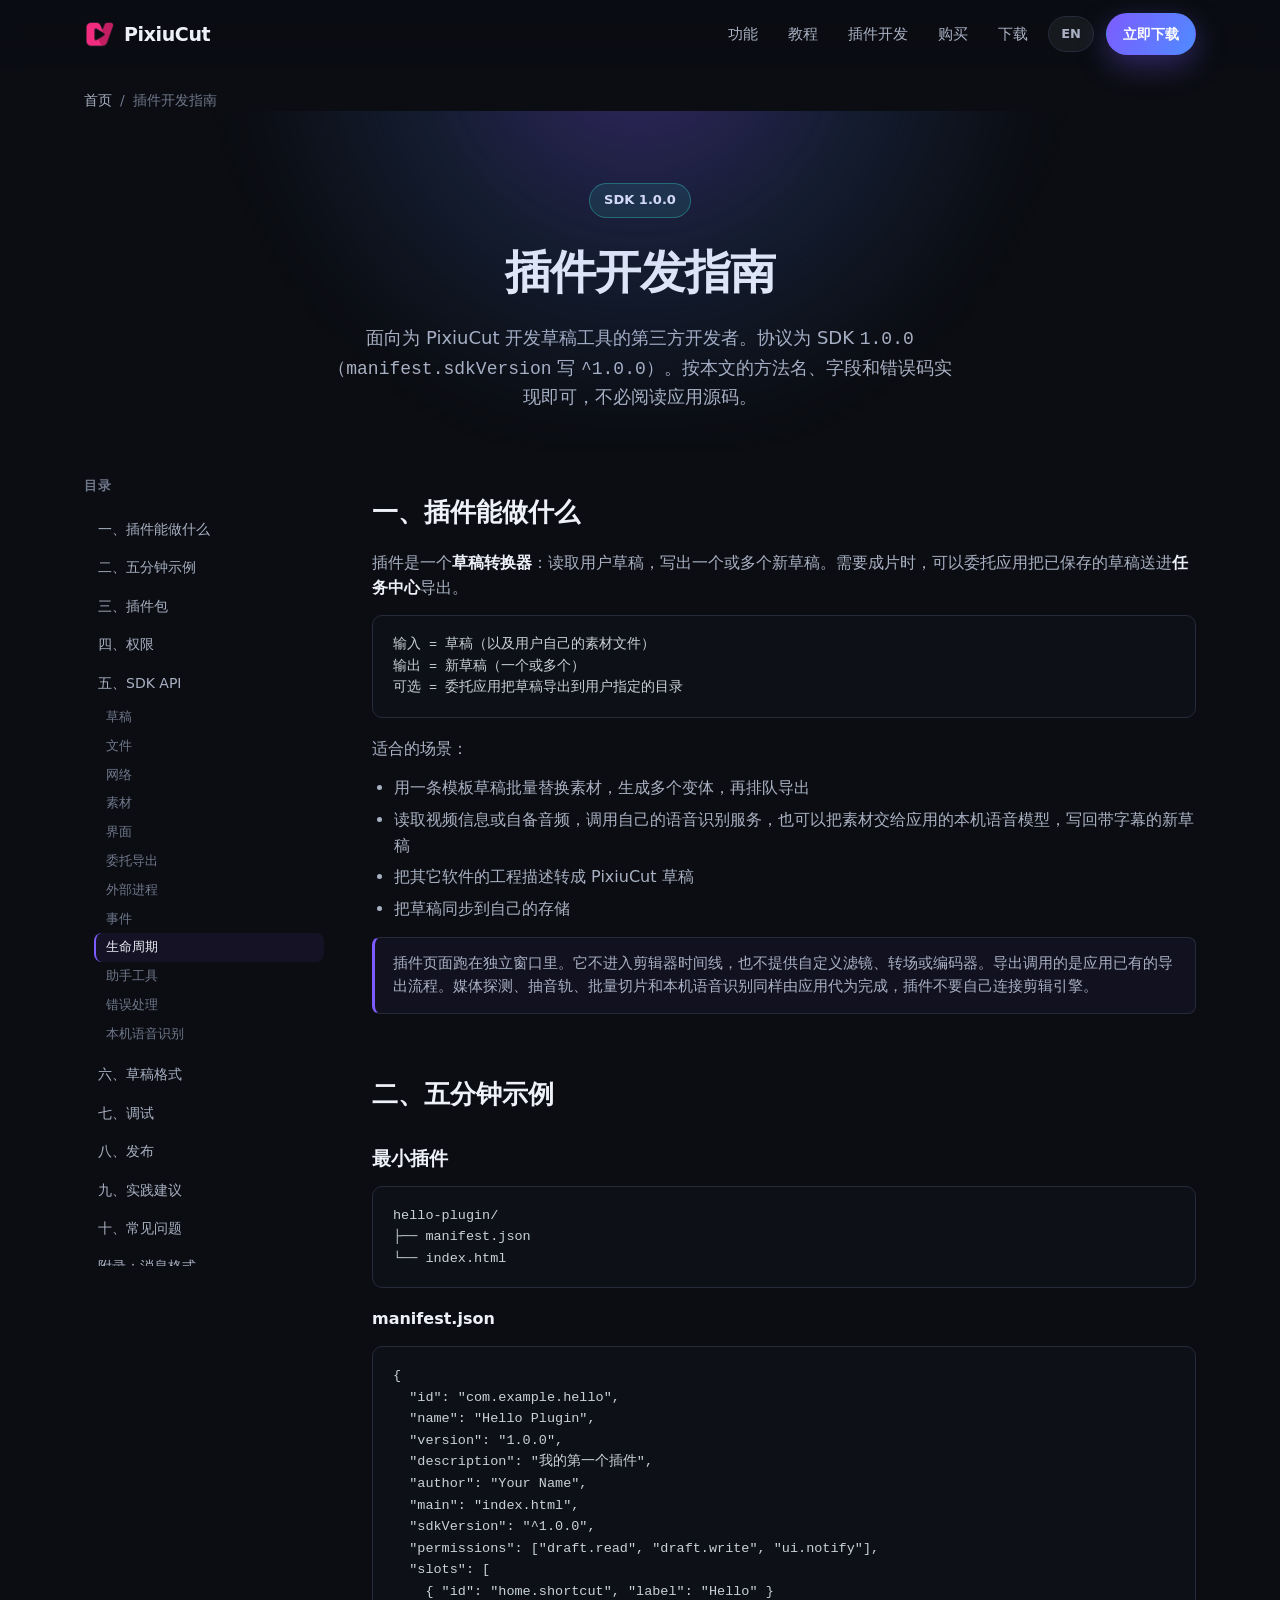
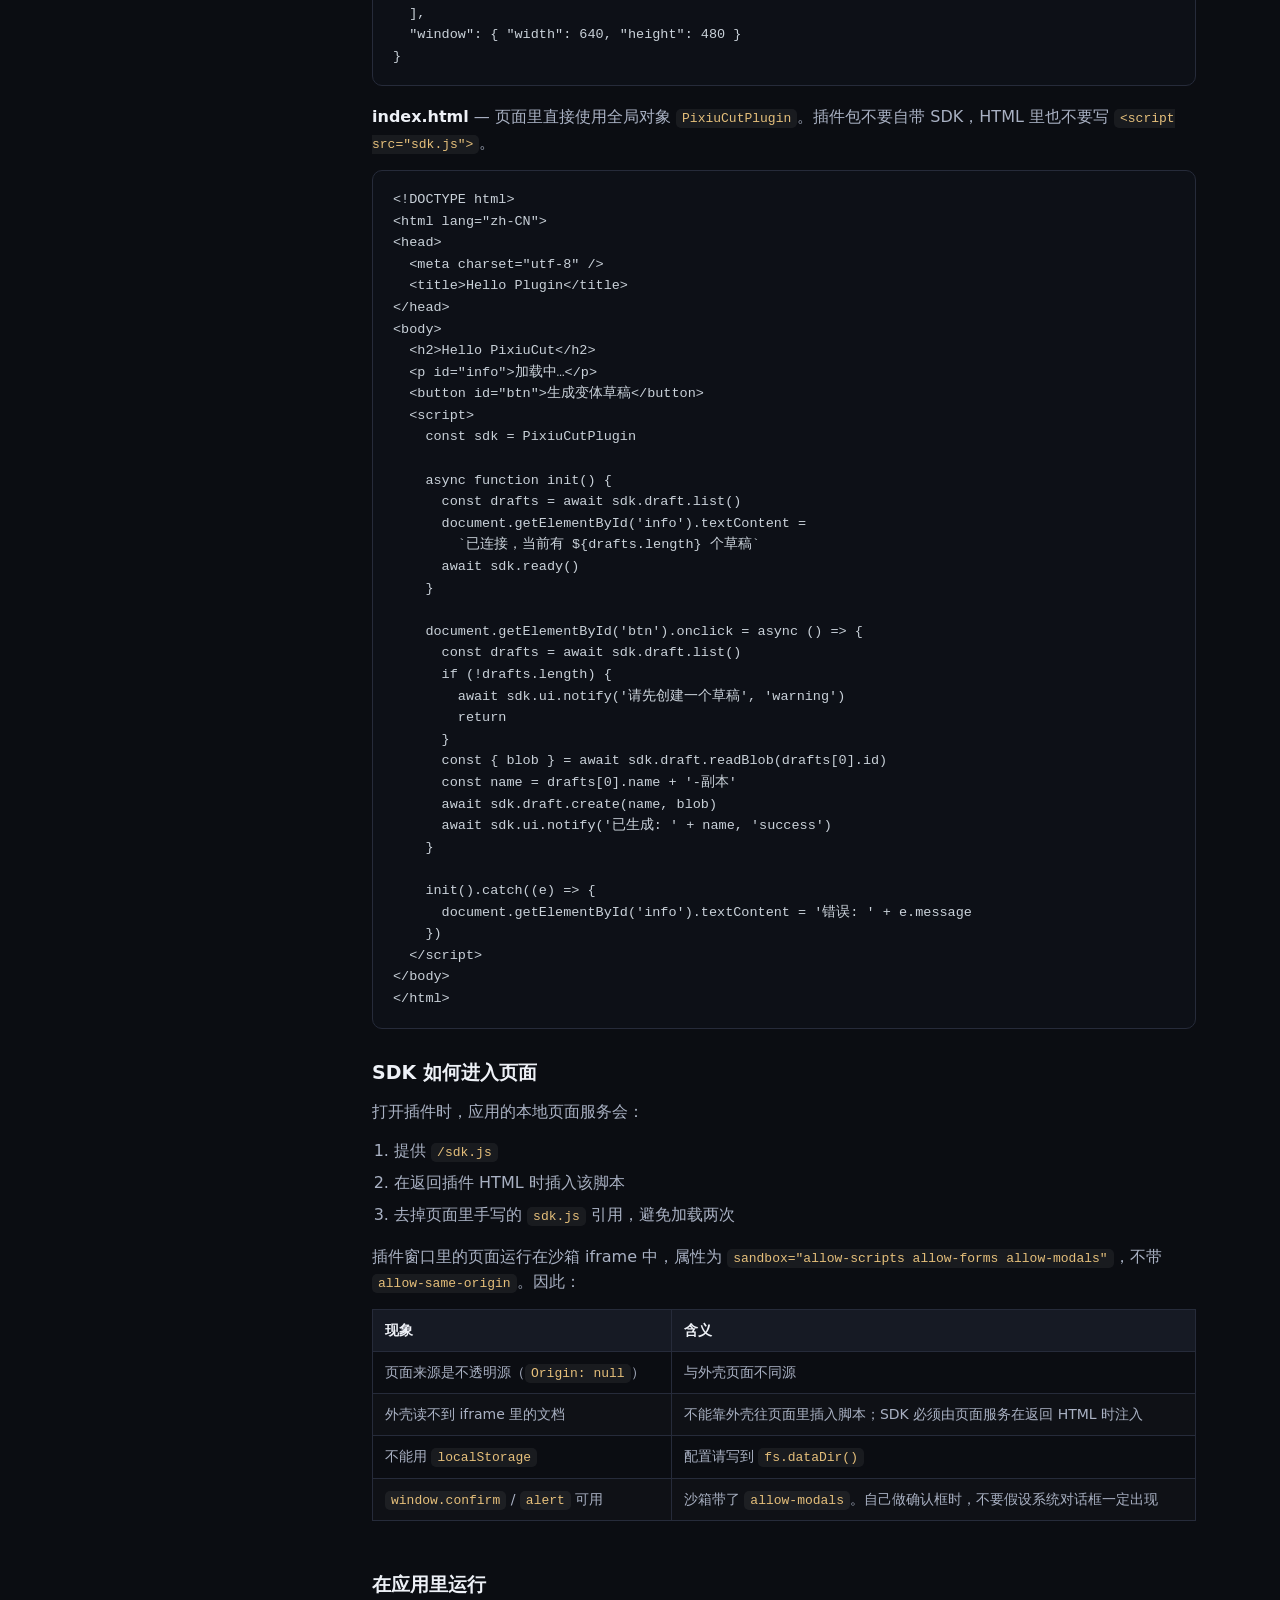
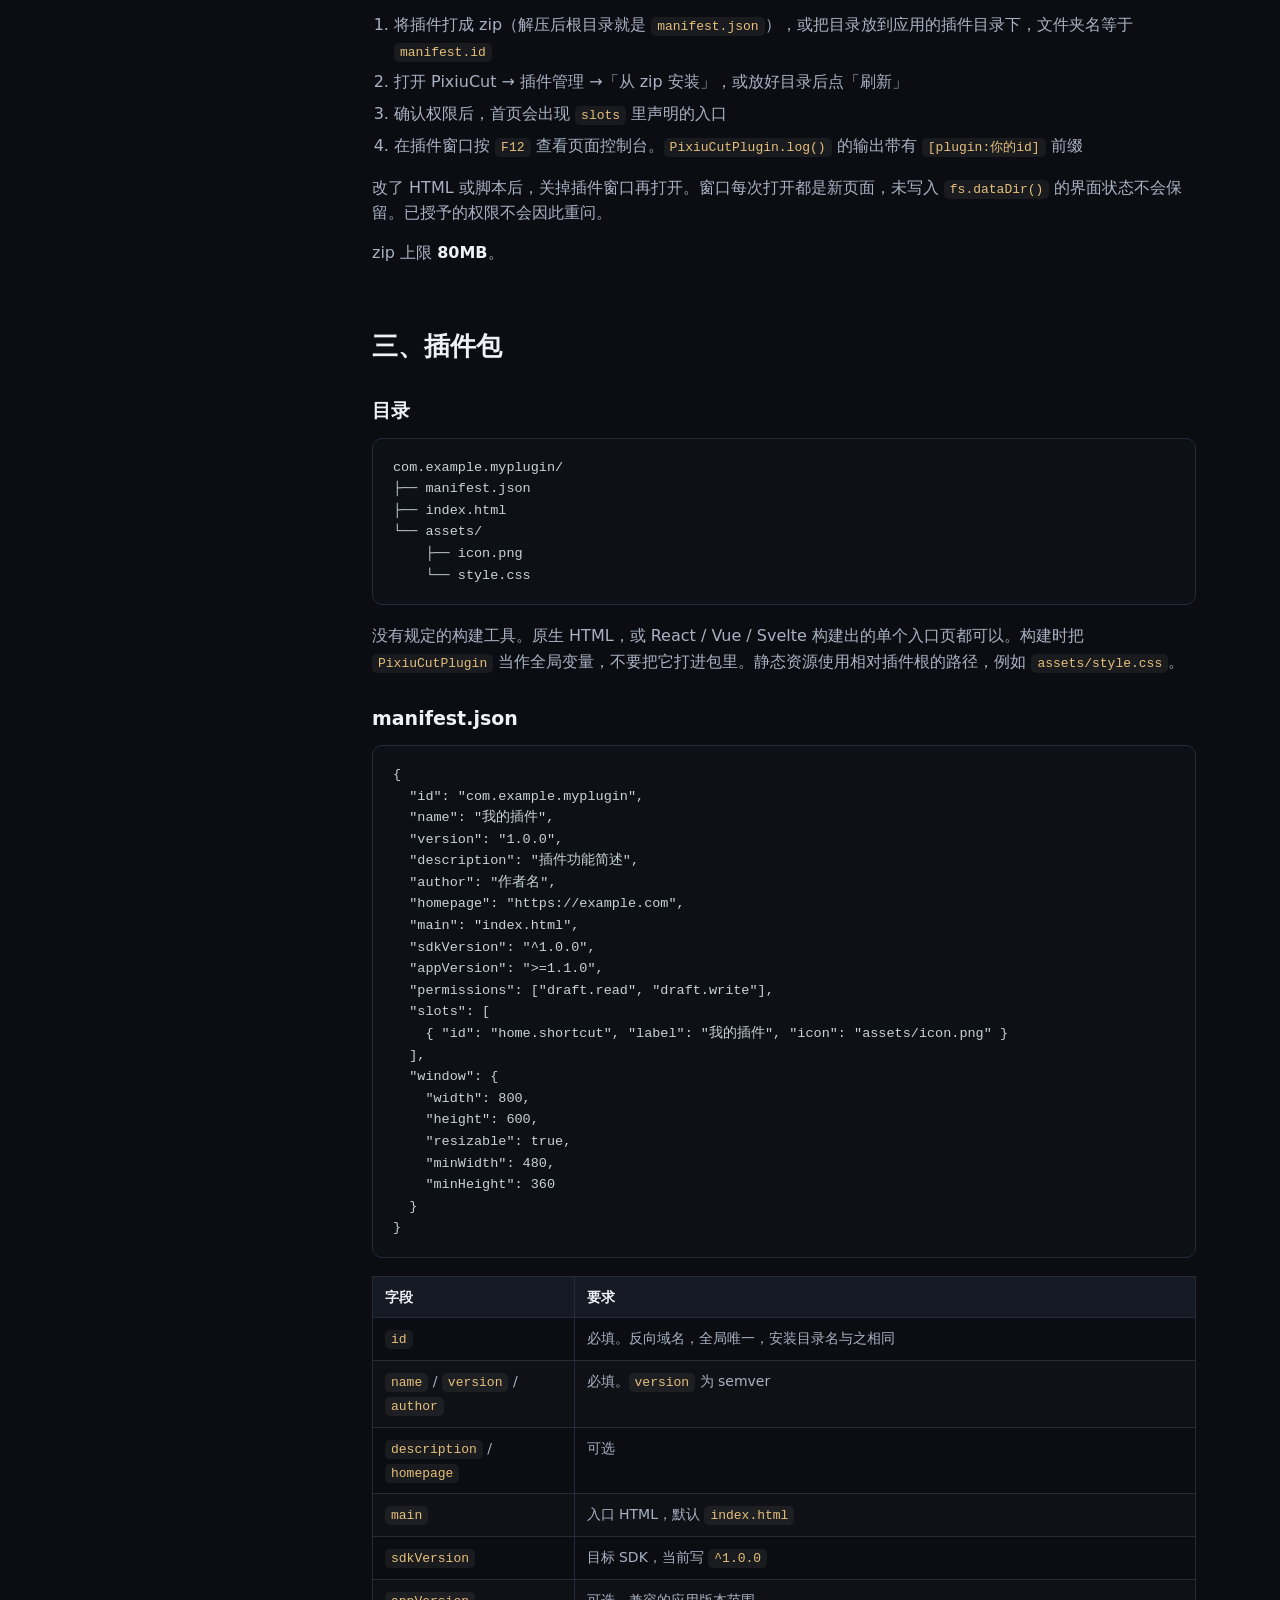
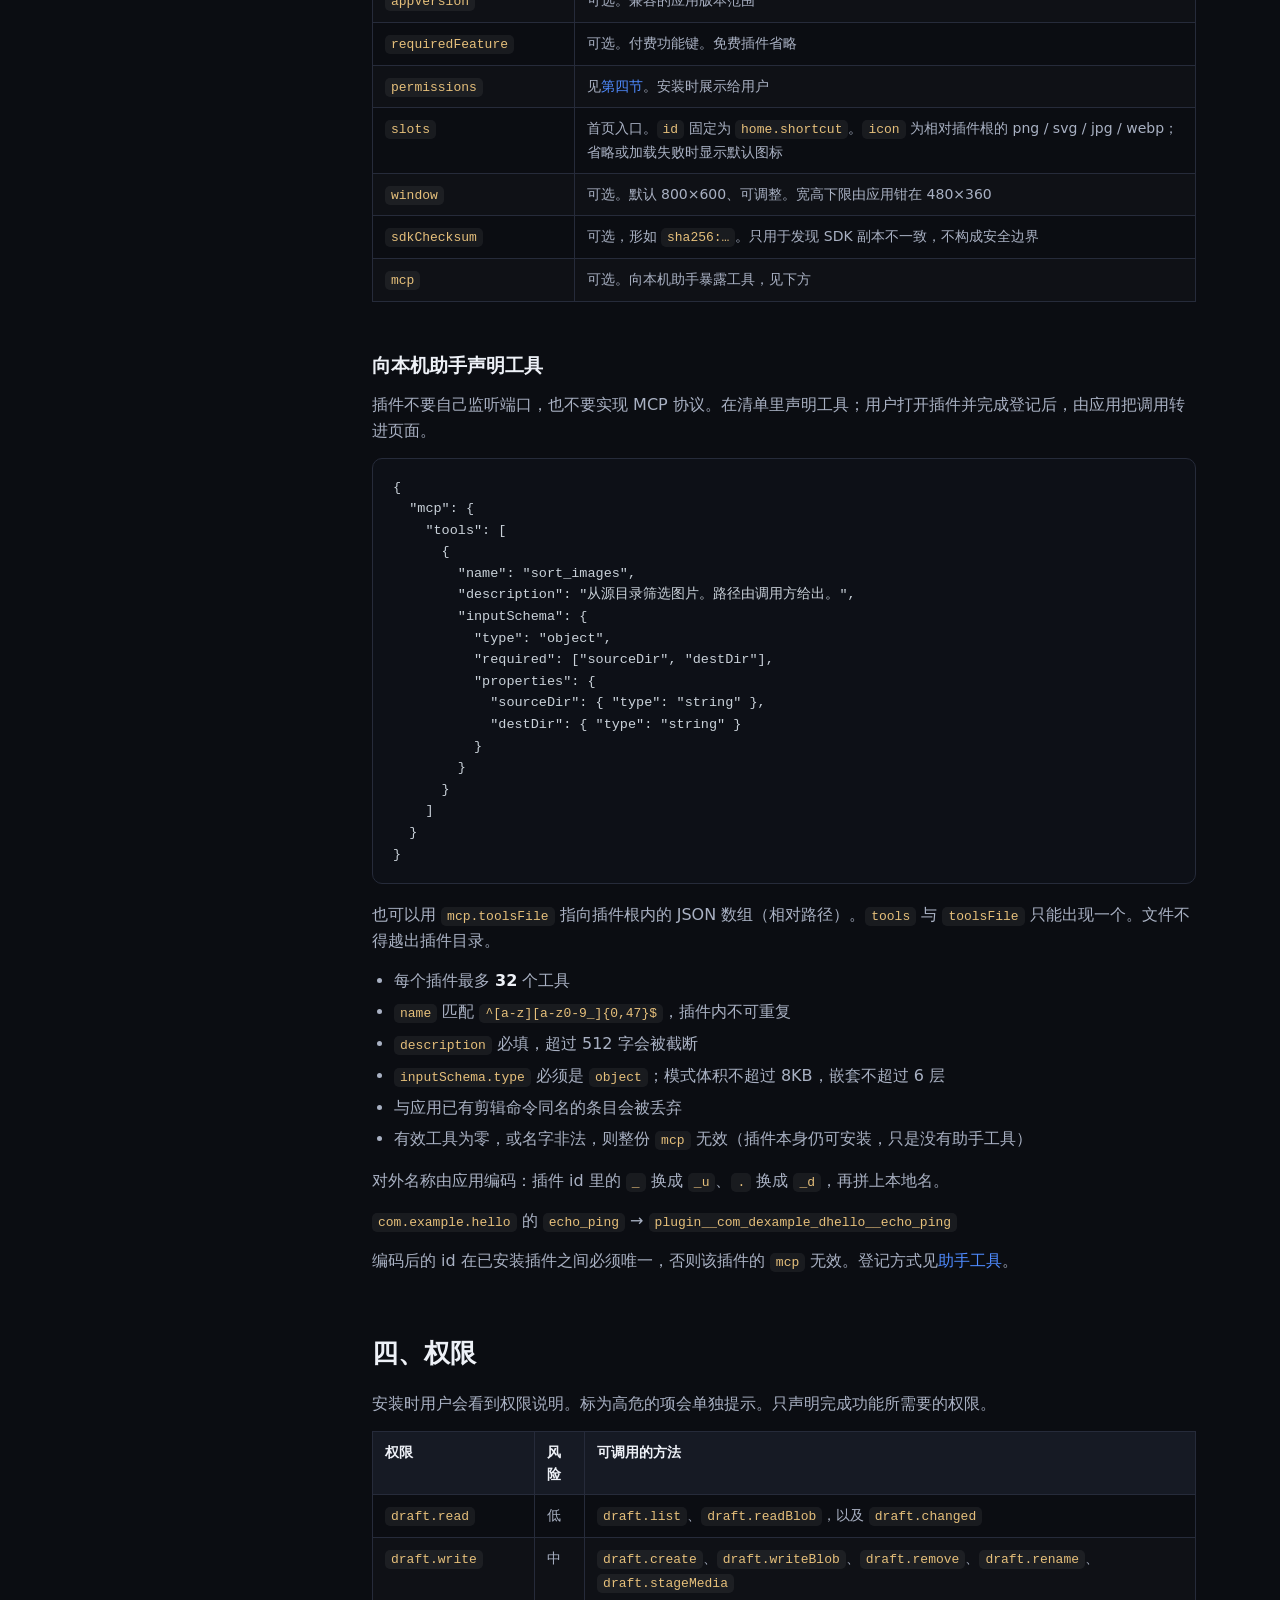
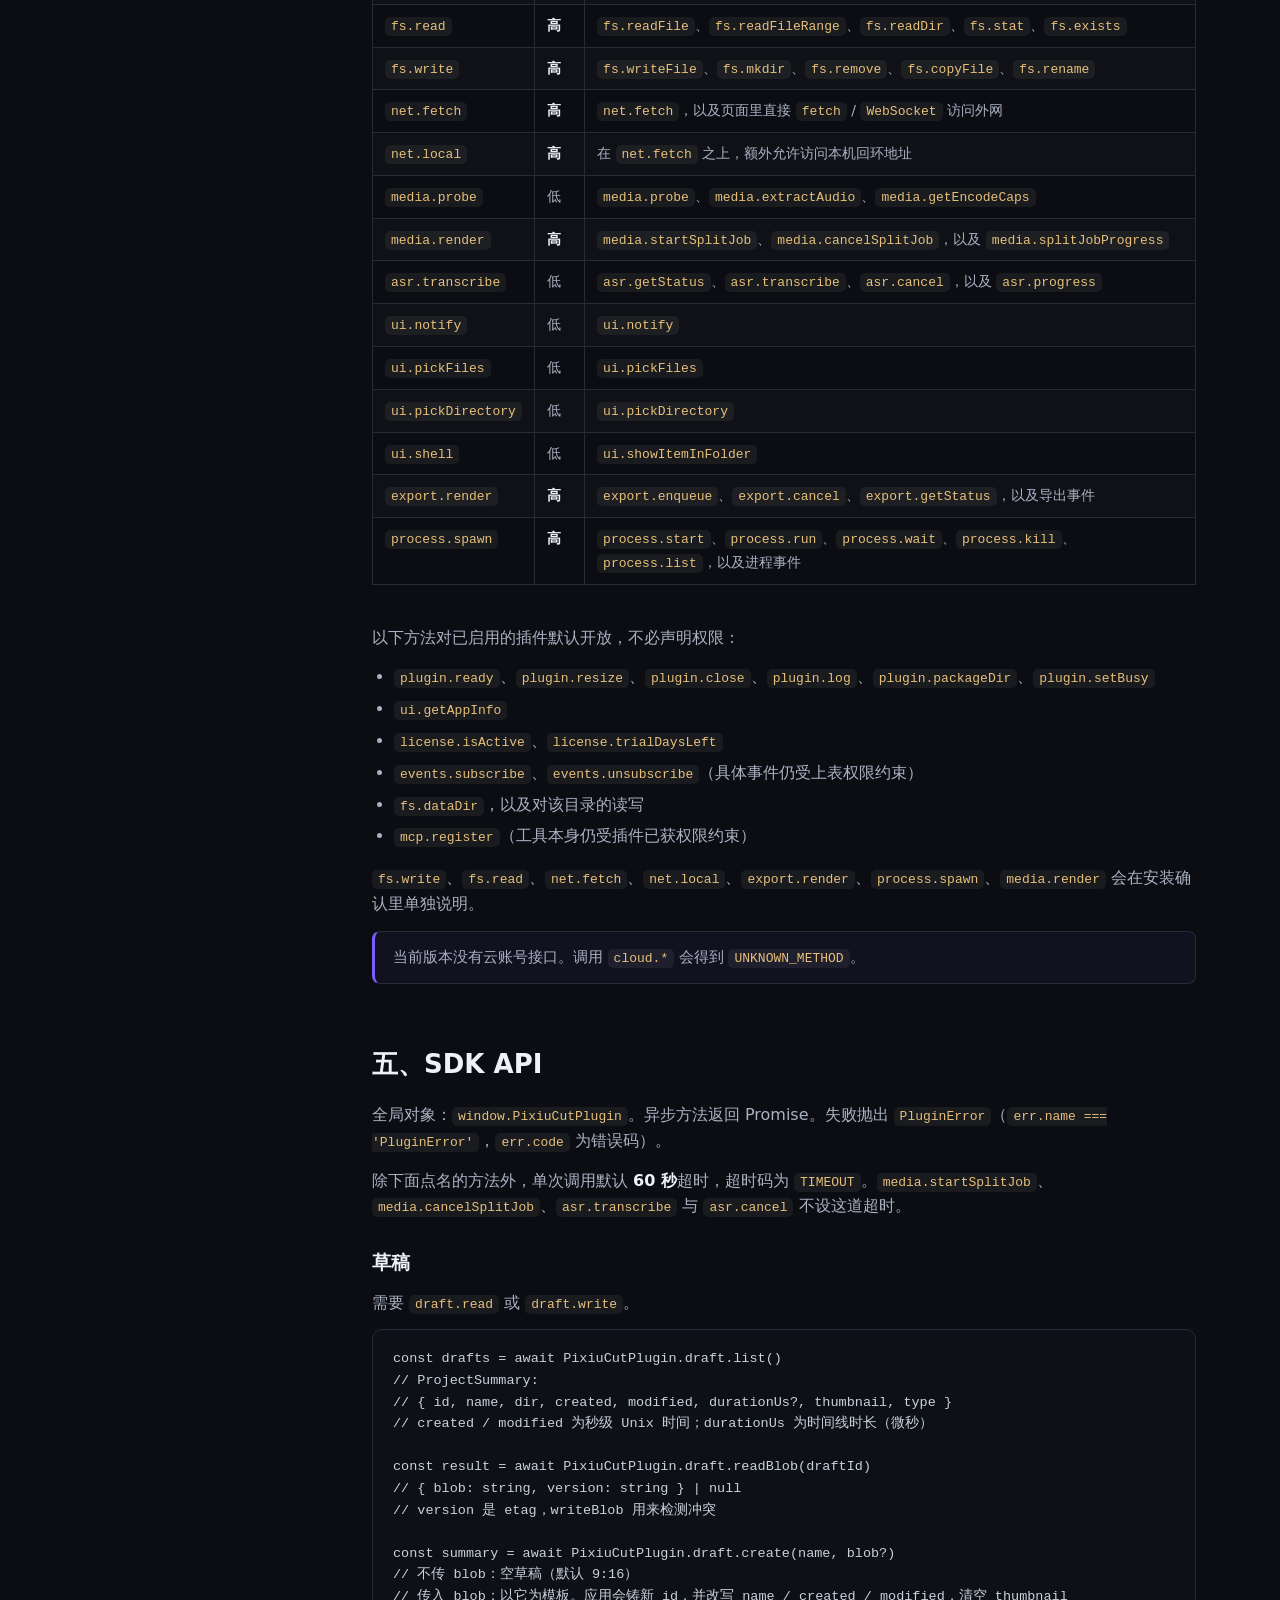
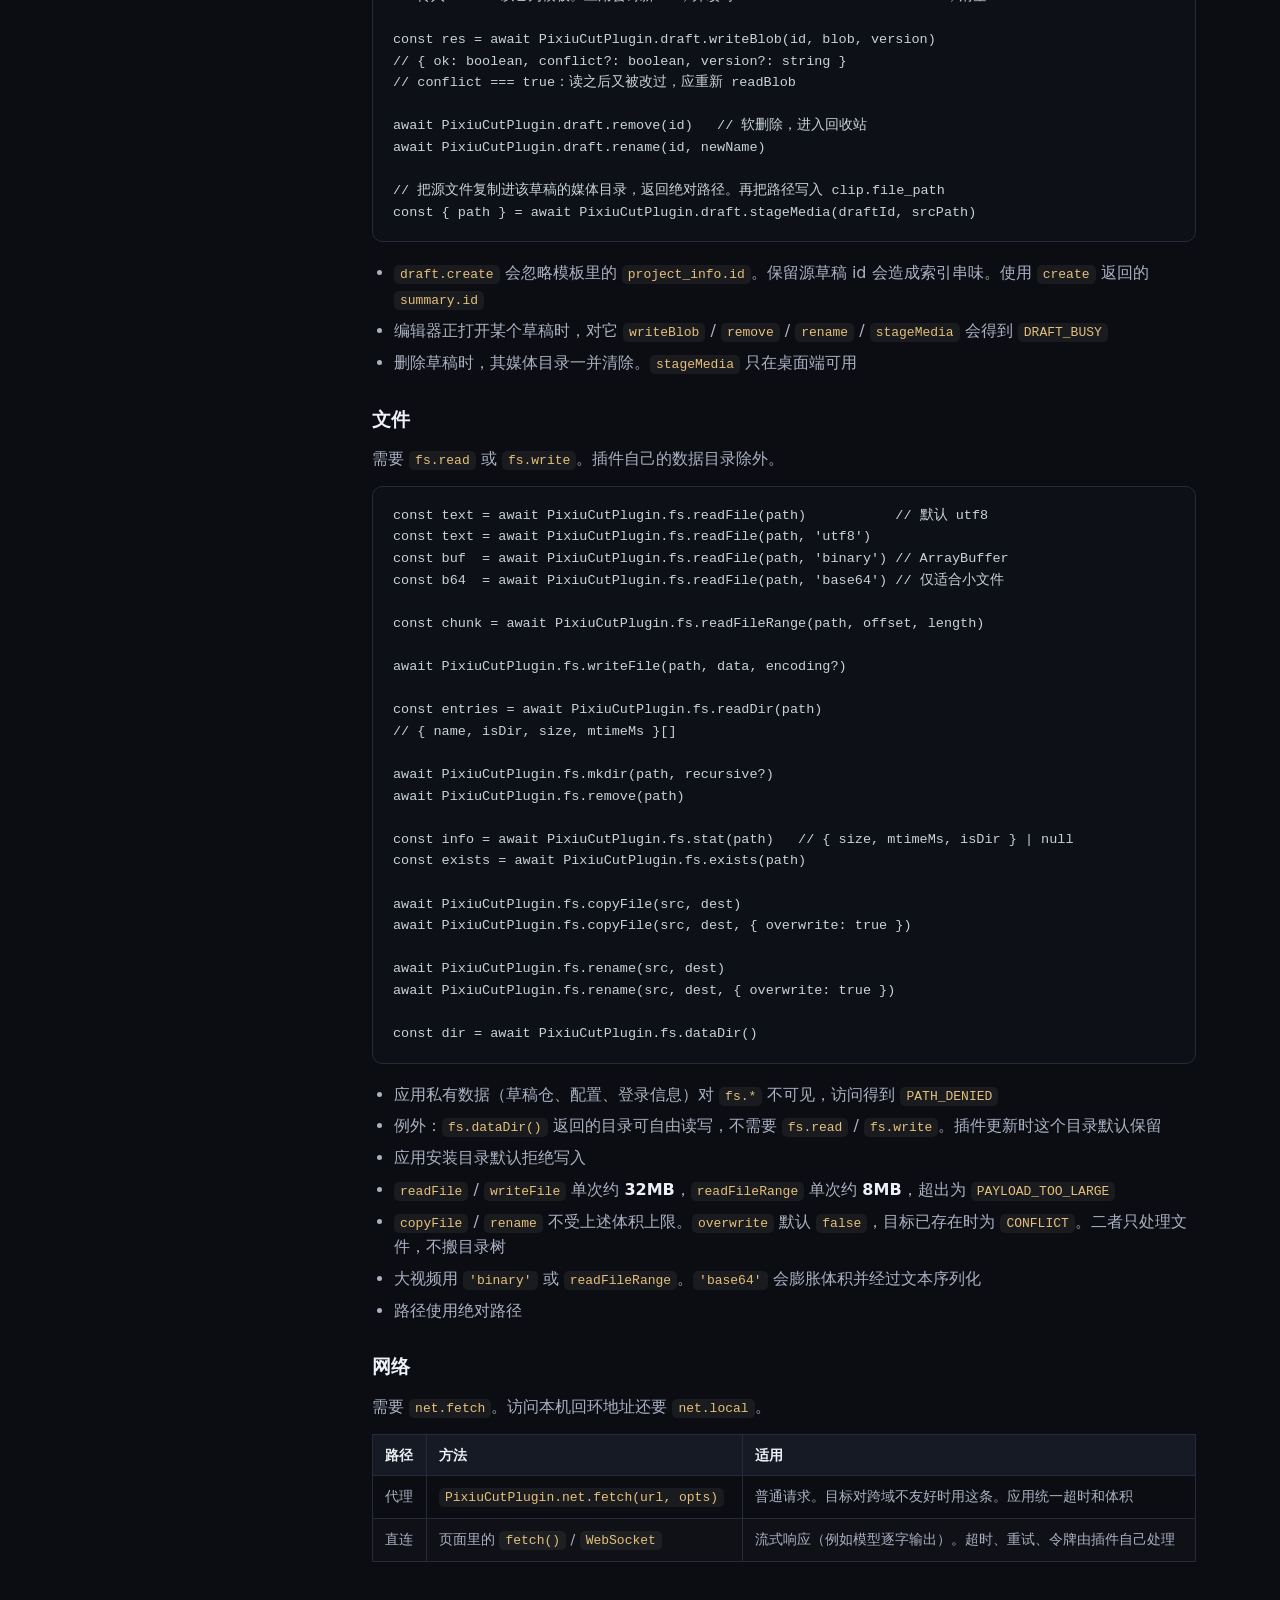
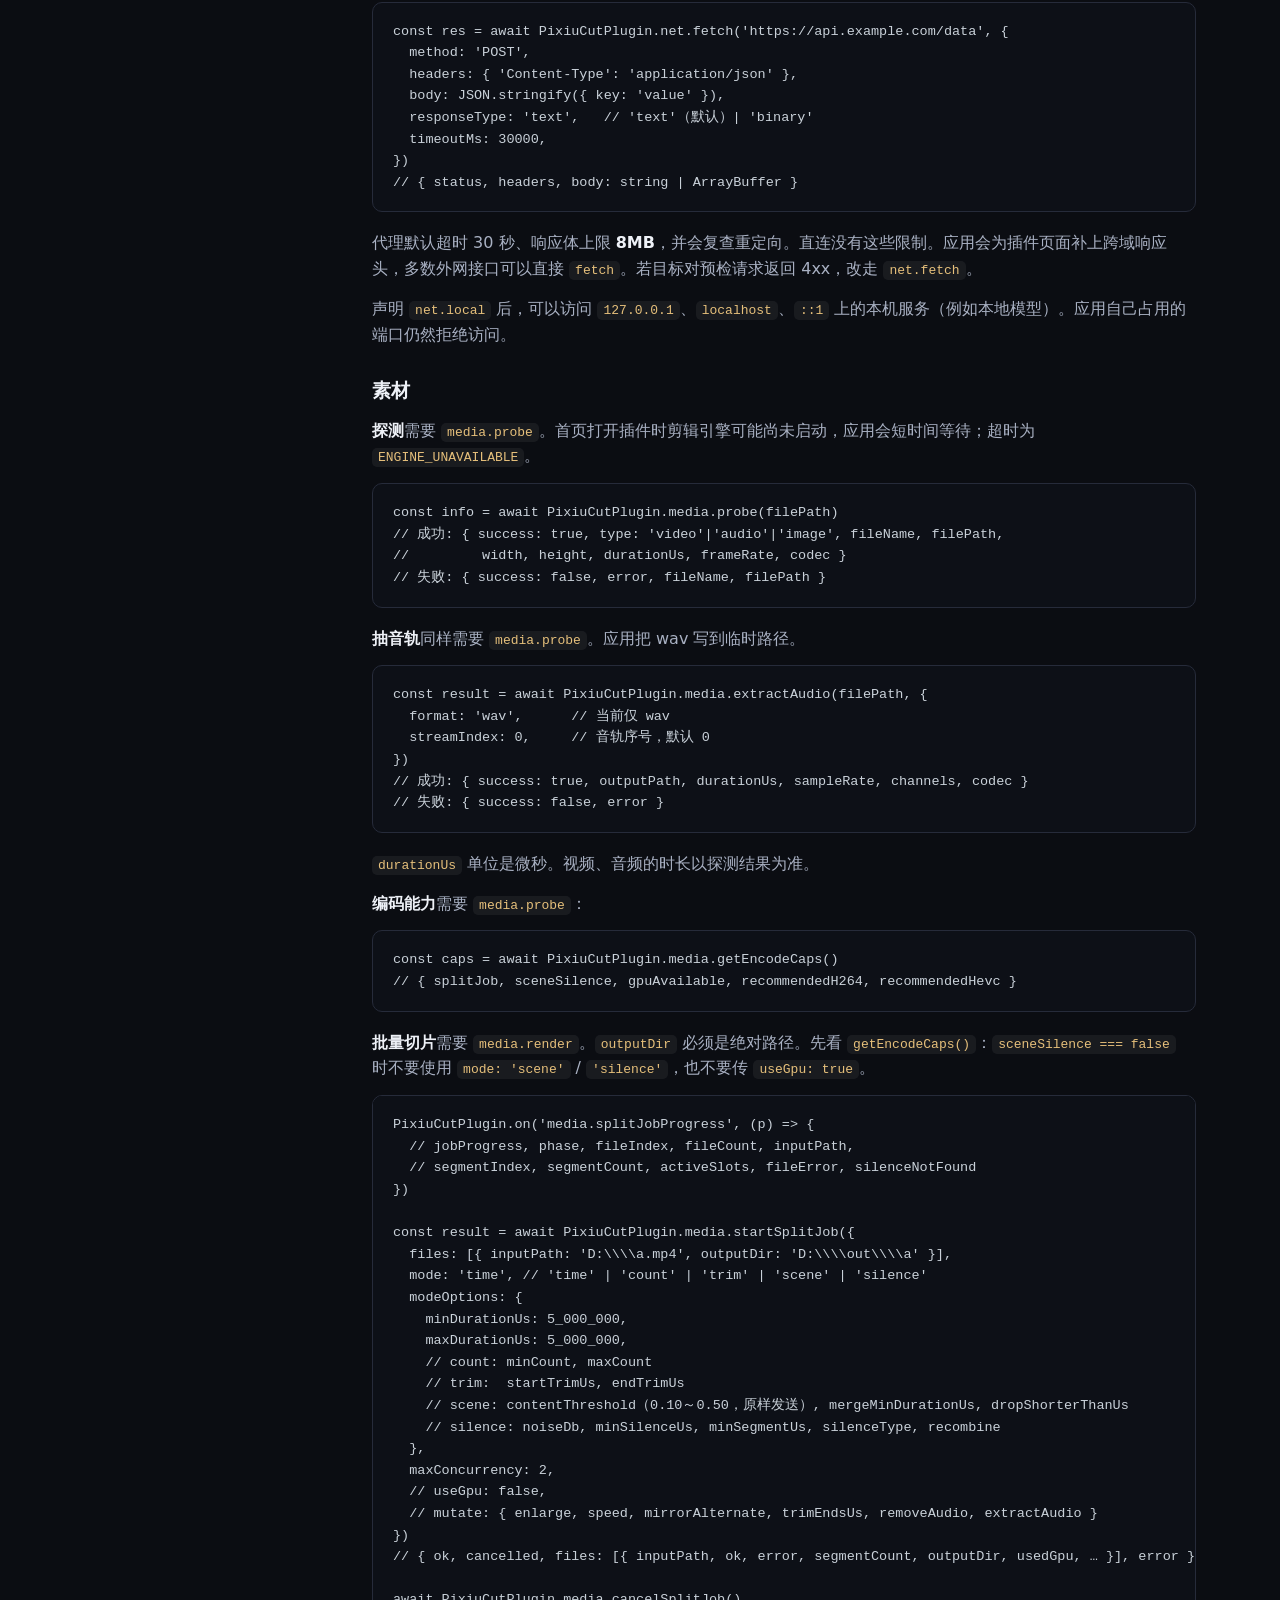
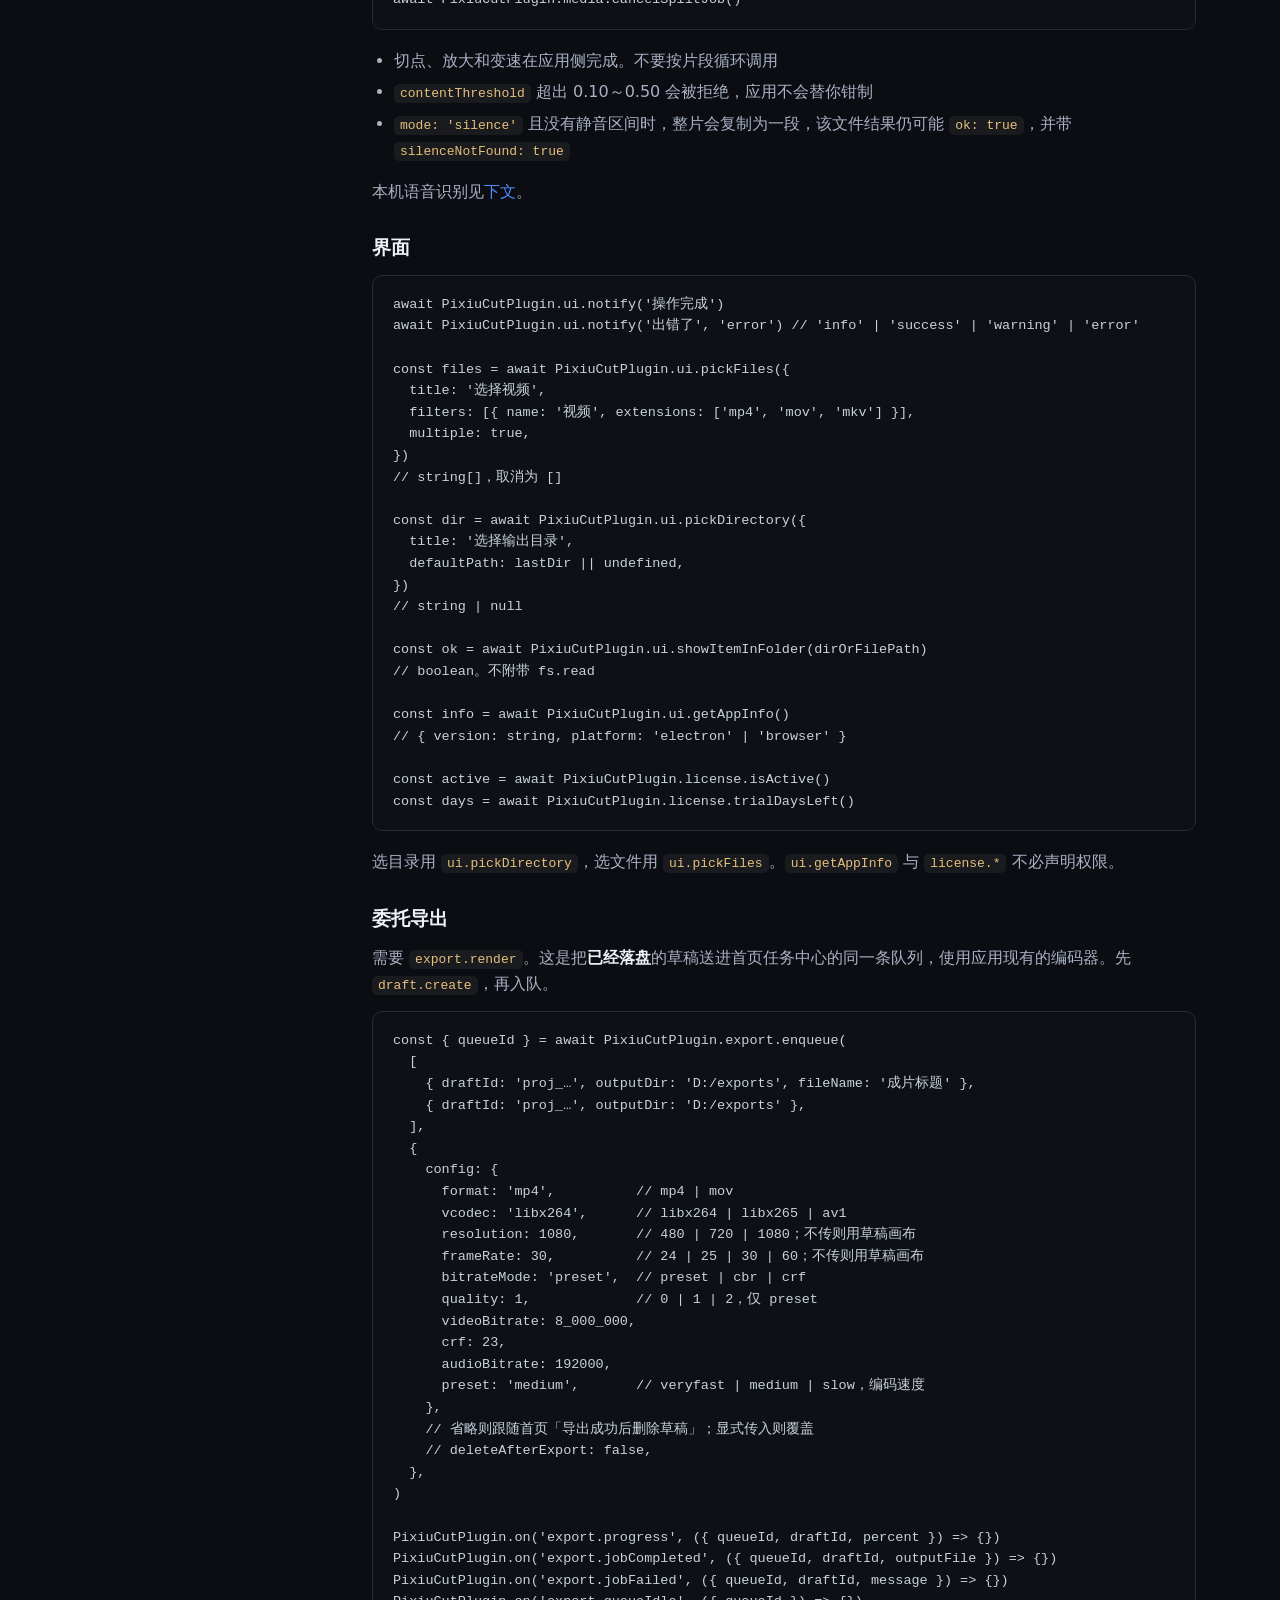
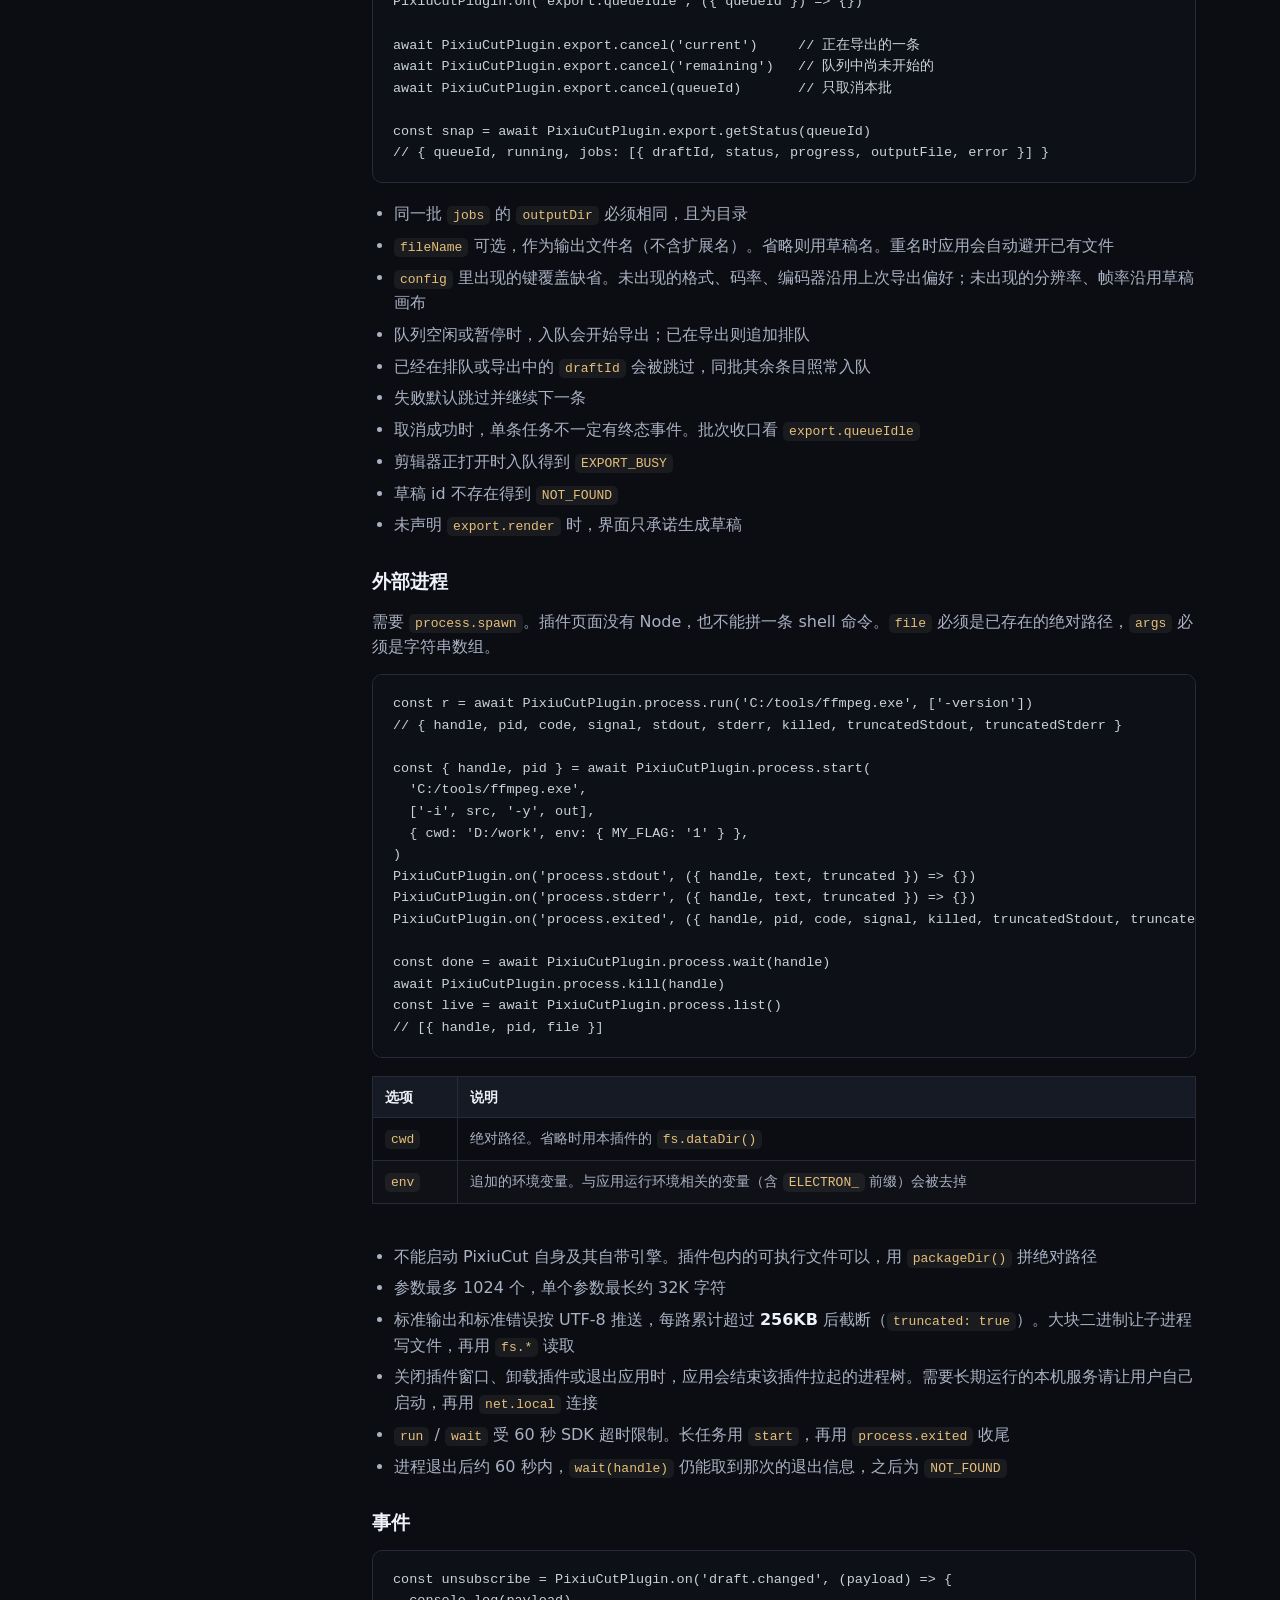
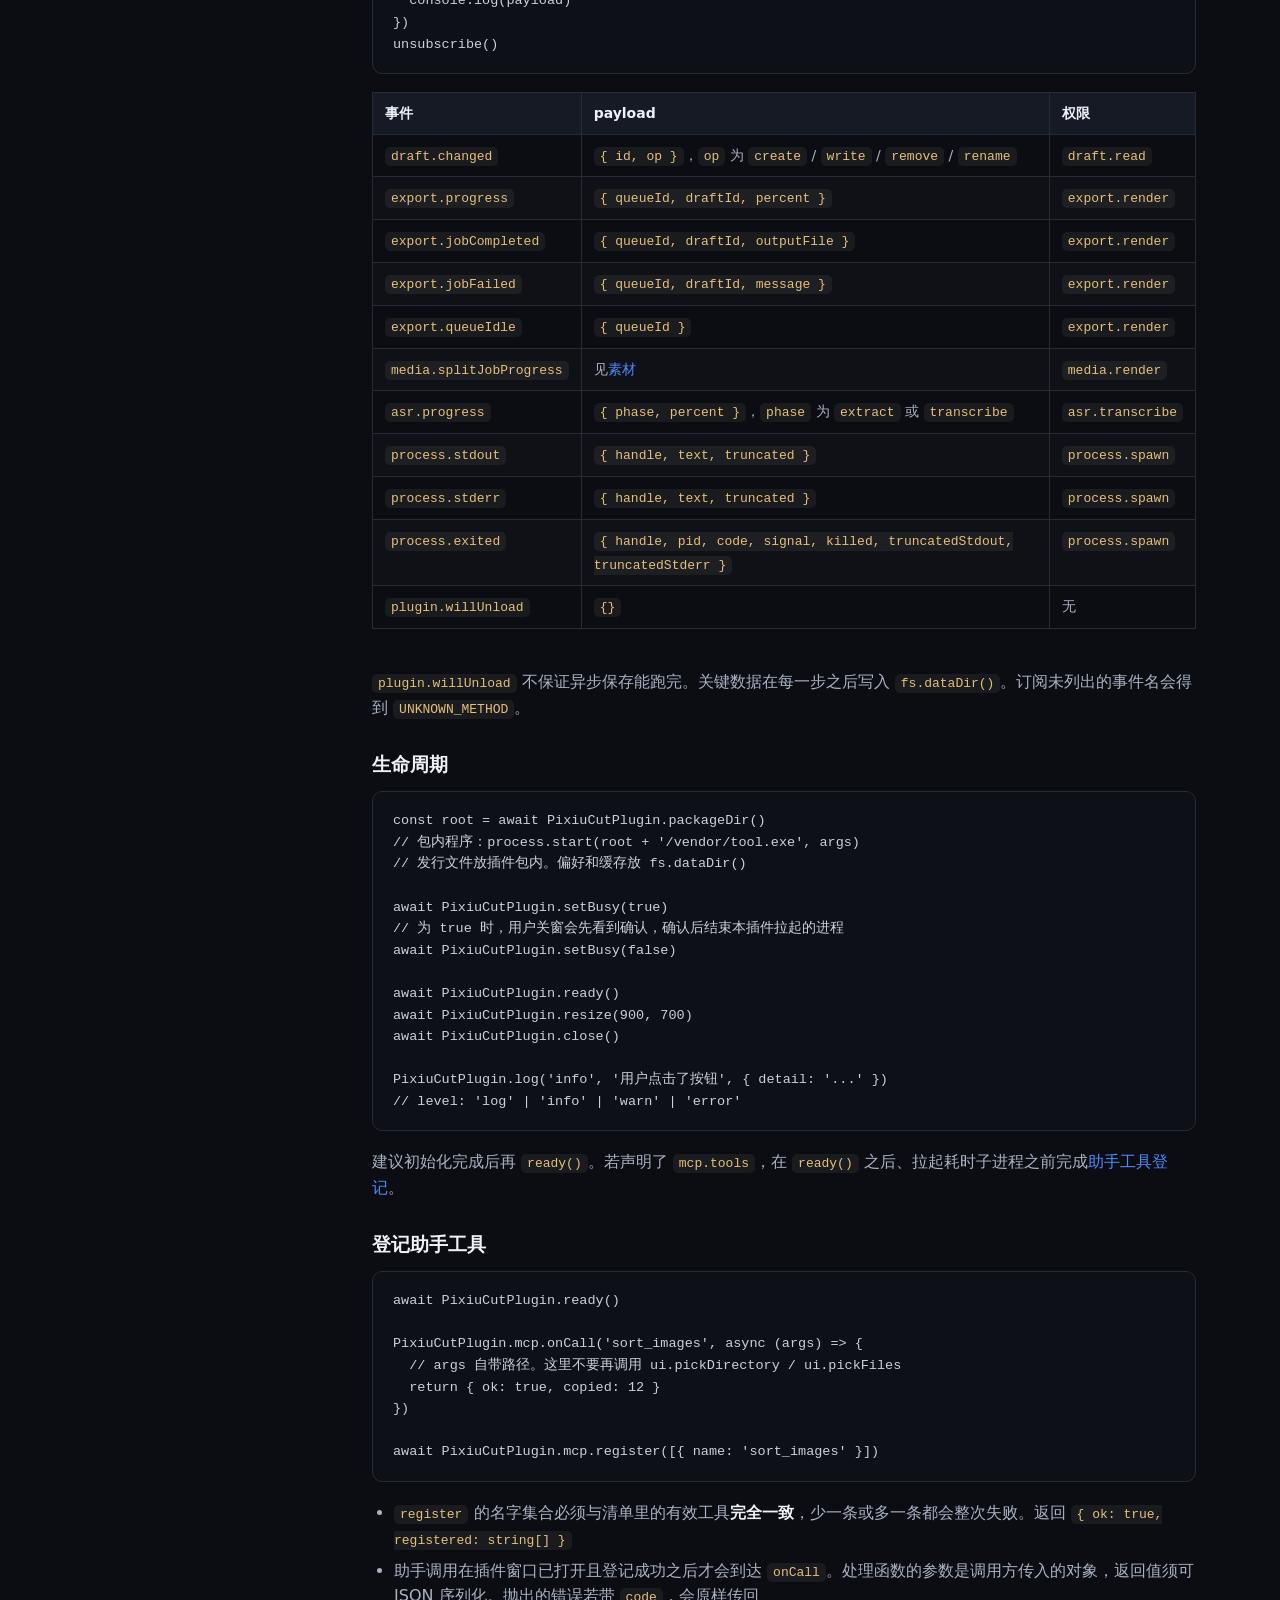
==== commit 9bab65ff: "更新插件开发指南" ====
--- a/plugins-dev.html
+++ b/plugins-dev.html
@@ -4,7 +4,7 @@
   <meta charset="UTF-8" />
   <meta name="viewport" content="width=device-width, initial-scale=1.0" />
   <title>插件开发指南 · PixiuCut SDK 1.0.0</title>
-  <meta name="description" content="PixiuCut 插件开发指南：基于官方 SDK 1.0.0 开发草稿工具插件。包含五分钟示例、manifest 清单、权限模型、SDK API、草稿格式与错误码，按文档即可开发发布。" />
+  <meta name="description" content="PixiuCut 插件开发指南（SDK 1.0.0）：五分钟示例、manifest、权限、草稿 / 文件 / 网络 / 素材 / 导出 / 进程 / 本机语音识别 API、草稿格式、错误码与发布约定。" />
   <meta name="keywords" content="PixiuCut插件开发,插件SDK,草稿转换器,PixiuCutPlugin,插件API,视频剪辑插件" />
   <link rel="canonical" href="https://pixiucut.meitool.cn/plugins-dev.html" />
   <link rel="alternate" hreflang="zh-CN" href="https://pixiucut.meitool.cn/plugins-dev.html" />
@@ -12,7 +12,7 @@
   <link rel="alternate" hreflang="x-default" href="https://pixiucut.meitool.cn/plugins-dev.html" />
   <meta property="og:type" content="article" />
   <meta property="og:title" content="插件开发指南 · PixiuCut" />
-  <meta property="og:description" content="基于官方 SDK 1.0.0 开发 PixiuCut 草稿工具插件。" />
+  <meta property="og:description" content="按 SDK 1.0.0 的方法名、字段和错误码开发 PixiuCut 草稿工具插件。" />
   <meta property="og:url" content="https://pixiucut.meitool.cn/plugins-dev.html" />
   <link rel="icon" type="image/png" href="assets/img/logo-32.png" />
   <link rel="stylesheet" href="assets/css/style.css" />
@@ -47,30 +47,46 @@
       <div class="container">
         <span class="pill pill-accent">SDK 1.0.0</span>
         <h1>插件开发指南</h1>
-        <p>面向为 PixiuCut 开发草稿工具的第三方开发者。按本文的方法名、字段与错误码实现即可，无需阅读应用源码。</p>
+        <p>面向为 PixiuCut 开发草稿工具的第三方开发者。协议为 SDK <code>1.0.0</code>（<code>manifest.sdkVersion</code> 写 <code>^1.0.0</code>）。按本文的方法名、字段和错误码实现即可，不必阅读应用源码。</p>
       </div>
     </section>
 
     <section class="section" style="padding-top:24px">
       <div class="container">
         <div class="docs-layout">
-          <!-- TOC -->
           <aside class="docs-toc">
             <h4>目录</h4>
             <ul>
               <li><a href="#overview">一、插件能做什么</a></li>
               <li><a href="#quickstart">二、五分钟示例</a></li>
-              <li><a href="#package">三、插件包与 manifest</a></li>
-              <li><a href="#permissions">四、权限模型</a></li>
-              <li><a href="#api">五、SDK API 速查</a></li>
+              <li><a href="#package">三、插件包</a></li>
+              <li><a href="#permissions">四、权限</a></li>
+              <li>
+                <a href="#api">五、SDK API</a>
+                <ul>
+                  <li><a href="#api-draft">草稿</a></li>
+                  <li><a href="#api-fs">文件</a></li>
+                  <li><a href="#api-net">网络</a></li>
+                  <li><a href="#api-media">素材</a></li>
+                  <li><a href="#api-ui">界面</a></li>
+                  <li><a href="#api-export">委托导出</a></li>
+                  <li><a href="#api-process">外部进程</a></li>
+                  <li><a href="#api-events">事件</a></li>
+                  <li><a href="#api-lifecycle">生命周期</a></li>
+                  <li><a href="#api-mcp">助手工具</a></li>
+                  <li><a href="#api-errors">错误处理</a></li>
+                  <li><a href="#api-asr">本机语音识别</a></li>
+                </ul>
+              </li>
               <li><a href="#draft">六、草稿格式</a></li>
-              <li><a href="#errors">七、错误码</a></li>
+              <li><a href="#debug">七、调试</a></li>
               <li><a href="#publish">八、发布</a></li>
-              <li><a href="#faq">九、常见问题</a></li>
+              <li><a href="#practices">九、实践建议</a></li>
+              <li><a href="#faq">十、常见问题</a></li>
+              <li><a href="#protocol">附录：消息格式</a></li>
             </ul>
           </aside>
 
-          <!-- Content -->
           <div class="docs-content">
             <h2 id="overview">一、插件能做什么</h2>
             <p>插件是一个<strong>草稿转换器</strong>：读取用户草稿，写出一个或多个新草稿。需要成片时，可以委托应用把已保存的草稿送进<strong>任务中心</strong>导出。</p>
@@ -80,18 +96,18 @@
             <p>适合的场景：</p>
             <ul>
               <li>用一条模板草稿批量替换素材，生成多个变体，再排队导出</li>
-              <li>读取视频信息或自备音频，调用自己的语音识别服务，写回带字幕的新草稿</li>
+              <li>读取视频信息或自备音频，调用自己的语音识别服务，也可以把素材交给应用的本机语音模型，写回带字幕的新草稿</li>
               <li>把其它软件的工程描述转成 PixiuCut 草稿</li>
               <li>把草稿同步到自己的存储</li>
             </ul>
-            <div class="callout">插件页面跑在独立窗口里，不进入剪辑器时间线，也不提供自定义滤镜/转场/编码器。媒体探测、抽音轨、批量切片、导出均由应用代为完成，插件不要自己连接剪辑引擎。</div>
+            <div class="callout">插件页面跑在独立窗口里。它不进入剪辑器时间线，也不提供自定义滤镜、转场或编码器。导出调用的是应用已有的导出流程。媒体探测、抽音轨、批量切片和本机语音识别同样由应用代为完成，插件不要自己连接剪辑引擎。</div>
 
             <h2 id="quickstart">二、五分钟示例</h2>
-            <p>一个最小插件只需要两个文件：</p>
+            <h3 id="quickstart-min">最小插件</h3>
             <pre class="code"><code>hello-plugin/
 ├── manifest.json
 └── index.html</code></pre>
-            <h3>manifest.json</h3>
+            <p><strong>manifest.json</strong></p>
             <pre class="code"><code>{
   "id": "com.example.hello",
   "name": "Hello Plugin",
@@ -101,152 +117,899 @@
   "main": "index.html",
   "sdkVersion": "^1.0.0",
   "permissions": ["draft.read", "draft.write", "ui.notify"],
-  "slots": [{ "id": "home.shortcut", "label": "Hello" }],
+  "slots": [
+    { "id": "home.shortcut", "label": "Hello" }
+  ],
   "window": { "width": 640, "height": 480 }
 }</code></pre>
-            <h3>在页面里直接使用全局对象 PixiuCutPlugin</h3>
-            <pre class="code"><code>const sdk = PixiuCutPlugin
-
-async function init() {
-  const drafts = await sdk.draft.list()
-  console.log(`已连接，当前有 ${drafts.length} 个草稿`)
-  await sdk.ready()
-}
-
-async function makeVariant() {
-  const drafts = await sdk.draft.list()
-  if (!drafts.length) return sdk.ui.notify('请先创建一个草稿', 'warning')
-  const { blob } = await sdk.draft.readBlob(drafts[0].id)
-  await sdk.draft.create(drafts[0].name + '-副本', blob)
-  await sdk.ui.notify('已生成副本', 'success')
-}
-
-init().catch((e) => console.error(e))</code></pre>
-            <div class="callout warn">插件包不要自带 SDK，HTML 里也不要写 <code>&lt;script src="sdk.js"&gt;</code>。应用的本地页面服务会在返回插件 HTML 时自动注入 <code>/sdk.js</code>。页面运行在沙箱 iframe（<code>sandbox="allow-scripts allow-forms allow-modals"</code>，不含 <code>allow-same-origin</code>）中，因此不能用 <code>localStorage</code>，配置请写到 <code>fs.dataDir()</code>。</div>
-
-            <h2 id="package">三、插件包与 manifest</h2>
-            <p>没有规定的构建工具。原生 HTML，或 React / Vue / Svelte 构建出的单个入口页都可以。构建时把 <code>PixiuCutPlugin</code> 当作外部全局变量，不要打进包里。静态资源使用相对插件根的路径。</p>
-            <h3>manifest 字段</h3>
-            <table>
-              <thead><tr><th>字段</th><th>要求</th></tr></thead>
-              <tbody>
-                <tr><td><code>id</code></td><td>必填。反向域名，全局唯一，安装目录名与之相同</td></tr>
-                <tr><td><code>name</code> / <code>version</code> / <code>author</code></td><td>必填。<code>version</code> 为 semver</td></tr>
-                <tr><td><code>main</code></td><td>入口 HTML，默认 <code>index.html</code></td></tr>
-                <tr><td><code>sdkVersion</code></td><td>目标 SDK，当前写 <code>^1.0.0</code></td></tr>
-                <tr><td><code>appVersion</code></td><td>可选。兼容的应用版本范围</td></tr>
-                <tr><td><code>permissions</code></td><td>见第四节，安装时展示给用户</td></tr>
-                <tr><td><code>slots</code></td><td>首页入口，<code>id</code> 固定 <code>home.shortcut</code>，可带相对路径 <code>icon</code></td></tr>
-                <tr><td><code>window</code></td><td>可选。默认 800×600、可调整，下限 480×360</td></tr>
-                <tr><td><code>mcp</code></td><td>可选。向本机助手暴露工具</td></tr>
-              </tbody>
-            </table>
-
-            <h2 id="permissions">四、权限模型</h2>
-            <p>安装时用户会看到权限说明，标为<strong>高危</strong>的项会单独提示。只声明完成功能所需要的权限。</p>
-            <table>
-              <thead><tr><th>权限</th><th>风险</th><th>可调用</th></tr></thead>
-              <tbody>
-                <tr><td><code>draft.read</code></td><td>低</td><td>list、readBlob、draft.changed</td></tr>
-                <tr><td><code>draft.write</code></td><td>中</td><td>create、writeBlob、remove、rename、stageMedia</td></tr>
-                <tr><td><code>fs.read</code> / <code>fs.write</code></td><td>高</td><td>文件读写</td></tr>
-                <tr><td><code>net.fetch</code> / <code>net.local</code></td><td>高</td><td>外网 / 本机回环请求</td></tr>
-                <tr><td><code>media.probe</code></td><td>低</td><td>probe、extractAudio、getEncodeCaps</td></tr>
-                <tr><td><code>media.render</code></td><td>高</td><td>批量切片 startSplitJob / cancelSplitJob</td></tr>
-                <tr><td><code>export.render</code></td><td>高</td><td>enqueue、cancel、getStatus 及导出事件</td></tr>
-                <tr><td><code>process.spawn</code></td><td>高</td><td>启动外部进程</td></tr>
-                <tr><td><code>ui.notify</code> / <code>ui.pickFiles</code> / <code>ui.pickDirectory</code></td><td>低</td><td>通知、选文件/目录</td></tr>
-              </tbody>
-            </table>
-            <p>以下方法默认开放，不必声明权限：<code>plugin.ready/resize/close/log/packageDir/setBusy</code>、<code>ui.getAppInfo</code>、<code>license.isActive/trialDaysLeft</code>、<code>events.subscribe</code>、<code>fs.dataDir</code> 及其读写。</p>
-
-            <h2 id="api">五、SDK API 速查</h2>
-            <p>全局对象 <code>window.PixiuCutPlugin</code>，异步方法返回 Promise，失败抛出 <code>PluginError</code>（<code>err.code</code> 为错误码）。默认单次调用 60 秒超时。</p>
-            <h3>草稿</h3>
+            <p><strong>index.html</strong> — 页面里直接使用全局对象 <code>PixiuCutPlugin</code>。插件包不要自带 SDK，HTML 里也不要写 <code>&lt;script src="sdk.js"&gt;</code>。</p>
+            <pre class="code"><code>&lt;!DOCTYPE html&gt;
+&lt;html lang="zh-CN"&gt;
+&lt;head&gt;
+  &lt;meta charset="utf-8" /&gt;
+  &lt;title&gt;Hello Plugin&lt;/title&gt;
+&lt;/head&gt;
+&lt;body&gt;
+  &lt;h2&gt;Hello PixiuCut&lt;/h2&gt;
+  &lt;p id="info"&gt;加载中…&lt;/p&gt;
+  &lt;button id="btn"&gt;生成变体草稿&lt;/button&gt;
+  &lt;script&gt;
+    const sdk = PixiuCutPlugin
+
+    async function init() {
+      const drafts = await sdk.draft.list()
+      document.getElementById('info').textContent =
+        `已连接，当前有 ${drafts.length} 个草稿`
+      await sdk.ready()
+    }
+
+    document.getElementById('btn').onclick = async () => {
+      const drafts = await sdk.draft.list()
+      if (!drafts.length) {
+        await sdk.ui.notify('请先创建一个草稿', 'warning')
+        return
+      }
+      const { blob } = await sdk.draft.readBlob(drafts[0].id)
+      const name = drafts[0].name + '-副本'
+      await sdk.draft.create(name, blob)
+      await sdk.ui.notify('已生成: ' + name, 'success')
+    }
+
+    init().catch((e) => {
+      document.getElementById('info').textContent = '错误: ' + e.message
+    })
+  &lt;/script&gt;
+&lt;/body&gt;
+&lt;/html&gt;</code></pre>
+
+            <h3 id="quickstart-sdk">SDK 如何进入页面</h3>
+            <p>打开插件时，应用的本地页面服务会：</p>
+            <ol>
+              <li>提供 <code>/sdk.js</code></li>
+              <li>在返回插件 HTML 时插入该脚本</li>
+              <li>去掉页面里手写的 <code>sdk.js</code> 引用，避免加载两次</li>
+            </ol>
+            <p>插件窗口里的页面运行在沙箱 iframe 中，属性为 <code>sandbox="allow-scripts allow-forms allow-modals"</code>，不带 <code>allow-same-origin</code>。因此：</p>
+            <div class="table-scroll">
+              <table>
+                <thead><tr><th>现象</th><th>含义</th></tr></thead>
+                <tbody>
+                  <tr><td>页面来源是不透明源（<code>Origin: null</code>）</td><td>与外壳页面不同源</td></tr>
+                  <tr><td>外壳读不到 iframe 里的文档</td><td>不能靠外壳往页面里插入脚本；SDK 必须由页面服务在返回 HTML 时注入</td></tr>
+                  <tr><td>不能用 <code>localStorage</code></td><td>配置请写到 <code>fs.dataDir()</code></td></tr>
+                  <tr><td><code>window.confirm</code> / <code>alert</code> 可用</td><td>沙箱带了 <code>allow-modals</code>。自己做确认框时，不要假设系统对话框一定出现</td></tr>
+                </tbody>
+              </table>
+            </div>
+
+            <h3 id="quickstart-run">在应用里运行</h3>
+            <ol>
+              <li>将插件打成 zip（解压后根目录就是 <code>manifest.json</code>），或把目录放到应用的插件目录下，文件夹名等于 <code>manifest.id</code></li>
+              <li>打开 PixiuCut → 插件管理 →「从 zip 安装」，或放好目录后点「刷新」</li>
+              <li>确认权限后，首页会出现 <code>slots</code> 里声明的入口</li>
+              <li>在插件窗口按 <code>F12</code> 查看页面控制台。<code>PixiuCutPlugin.log()</code> 的输出带有 <code>[plugin:你的id]</code> 前缀</li>
+            </ol>
+            <p>改了 HTML 或脚本后，关掉插件窗口再打开。窗口每次打开都是新页面，未写入 <code>fs.dataDir()</code> 的界面状态不会保留。已授予的权限不会因此重问。</p>
+            <p>zip 上限 <strong>80MB</strong>。</p>
+
+            <h2 id="package">三、插件包</h2>
+            <h3 id="package-layout">目录</h3>
+            <pre class="code"><code>com.example.myplugin/
+├── manifest.json
+├── index.html
+└── assets/
+    ├── icon.png
+    └── style.css</code></pre>
+            <p>没有规定的构建工具。原生 HTML，或 React / Vue / Svelte 构建出的单个入口页都可以。构建时把 <code>PixiuCutPlugin</code> 当作全局变量，不要把它打进包里。静态资源使用相对插件根的路径，例如 <code>assets/style.css</code>。</p>
+
+            <h3 id="package-manifest">manifest.json</h3>
+            <pre class="code"><code>{
+  "id": "com.example.myplugin",
+  "name": "我的插件",
+  "version": "1.0.0",
+  "description": "插件功能简述",
+  "author": "作者名",
+  "homepage": "https://example.com",
+  "main": "index.html",
+  "sdkVersion": "^1.0.0",
+  "appVersion": "&gt;=1.1.0",
+  "permissions": ["draft.read", "draft.write"],
+  "slots": [
+    { "id": "home.shortcut", "label": "我的插件", "icon": "assets/icon.png" }
+  ],
+  "window": {
+    "width": 800,
+    "height": 600,
+    "resizable": true,
+    "minWidth": 480,
+    "minHeight": 360
+  }
+}</code></pre>
+            <div class="table-scroll">
+              <table>
+                <thead><tr><th>字段</th><th>要求</th></tr></thead>
+                <tbody>
+                  <tr><td><code>id</code></td><td>必填。反向域名，全局唯一，安装目录名与之相同</td></tr>
+                  <tr><td><code>name</code> / <code>version</code> / <code>author</code></td><td>必填。<code>version</code> 为 semver</td></tr>
+                  <tr><td><code>description</code> / <code>homepage</code></td><td>可选</td></tr>
+                  <tr><td><code>main</code></td><td>入口 HTML，默认 <code>index.html</code></td></tr>
+                  <tr><td><code>sdkVersion</code></td><td>目标 SDK，当前写 <code>^1.0.0</code></td></tr>
+                  <tr><td><code>appVersion</code></td><td>可选。兼容的应用版本范围</td></tr>
+                  <tr><td><code>requiredFeature</code></td><td>可选。付费功能键。免费插件省略</td></tr>
+                  <tr><td><code>permissions</code></td><td>见<a href="#permissions">第四节</a>。安装时展示给用户</td></tr>
+                  <tr><td><code>slots</code></td><td>首页入口。<code>id</code> 固定为 <code>home.shortcut</code>。<code>icon</code> 为相对插件根的 png / svg / jpg / webp；省略或加载失败时显示默认图标</td></tr>
+                  <tr><td><code>window</code></td><td>可选。默认 800×600、可调整。宽高下限由应用钳在 480×360</td></tr>
+                  <tr><td><code>sdkChecksum</code></td><td>可选，形如 <code>sha256:…</code>。只用于发现 SDK 副本不一致，不构成安全边界</td></tr>
+                  <tr><td><code>mcp</code></td><td>可选。向本机助手暴露工具，见下方</td></tr>
+                </tbody>
+              </table>
+            </div>
+
+            <h3 id="package-mcp">向本机助手声明工具</h3>
+            <p>插件不要自己监听端口，也不要实现 MCP 协议。在清单里声明工具；用户打开插件并完成登记后，由应用把调用转进页面。</p>
+            <pre class="code"><code>{
+  "mcp": {
+    "tools": [
+      {
+        "name": "sort_images",
+        "description": "从源目录筛选图片。路径由调用方给出。",
+        "inputSchema": {
+          "type": "object",
+          "required": ["sourceDir", "destDir"],
+          "properties": {
+            "sourceDir": { "type": "string" },
+            "destDir": { "type": "string" }
+          }
+        }
+      }
+    ]
+  }
+}</code></pre>
+            <p>也可以用 <code>mcp.toolsFile</code> 指向插件根内的 JSON 数组（相对路径）。<code>tools</code> 与 <code>toolsFile</code> 只能出现一个。文件不得越出插件目录。</p>
+            <ul>
+              <li>每个插件最多 <strong>32</strong> 个工具</li>
+              <li><code>name</code> 匹配 <code>^[a-z][a-z0-9_]{0,47}$</code>，插件内不可重复</li>
+              <li><code>description</code> 必填，超过 512 字会被截断</li>
+              <li><code>inputSchema.type</code> 必须是 <code>object</code>；模式体积不超过 8KB，嵌套不超过 6 层</li>
+              <li>与应用已有剪辑命令同名的条目会被丢弃</li>
+              <li>有效工具为零，或名字非法，则整份 <code>mcp</code> 无效（插件本身仍可安装，只是没有助手工具）</li>
+            </ul>
+            <p>对外名称由应用编码：插件 id 里的 <code>_</code> 换成 <code>_u</code>、<code>.</code> 换成 <code>_d</code>，再拼上本地名。</p>
+            <p><code>com.example.hello</code> 的 <code>echo_ping</code> → <code>plugin__com_dexample_dhello__echo_ping</code></p>
+            <p>编码后的 id 在已安装插件之间必须唯一，否则该插件的 <code>mcp</code> 无效。登记方式见<a href="#api-mcp">助手工具</a>。</p>
+
+            <h2 id="permissions">四、权限</h2>
+            <p>安装时用户会看到权限说明。标为高危的项会单独提示。只声明完成功能所需要的权限。</p>
+            <div class="table-scroll">
+              <table>
+                <thead><tr><th>权限</th><th>风险</th><th>可调用的方法</th></tr></thead>
+                <tbody>
+                  <tr><td><code>draft.read</code></td><td>低</td><td><code>draft.list</code>、<code>draft.readBlob</code>，以及 <code>draft.changed</code></td></tr>
+                  <tr><td><code>draft.write</code></td><td>中</td><td><code>draft.create</code>、<code>draft.writeBlob</code>、<code>draft.remove</code>、<code>draft.rename</code>、<code>draft.stageMedia</code></td></tr>
+                  <tr><td><code>fs.read</code></td><td><strong>高</strong></td><td><code>fs.readFile</code>、<code>fs.readFileRange</code>、<code>fs.readDir</code>、<code>fs.stat</code>、<code>fs.exists</code></td></tr>
+                  <tr><td><code>fs.write</code></td><td><strong>高</strong></td><td><code>fs.writeFile</code>、<code>fs.mkdir</code>、<code>fs.remove</code>、<code>fs.copyFile</code>、<code>fs.rename</code></td></tr>
+                  <tr><td><code>net.fetch</code></td><td><strong>高</strong></td><td><code>net.fetch</code>，以及页面里直接 <code>fetch</code> / <code>WebSocket</code> 访问外网</td></tr>
+                  <tr><td><code>net.local</code></td><td><strong>高</strong></td><td>在 <code>net.fetch</code> 之上，额外允许访问本机回环地址</td></tr>
+                  <tr><td><code>media.probe</code></td><td>低</td><td><code>media.probe</code>、<code>media.extractAudio</code>、<code>media.getEncodeCaps</code></td></tr>
+                  <tr><td><code>media.render</code></td><td><strong>高</strong></td><td><code>media.startSplitJob</code>、<code>media.cancelSplitJob</code>，以及 <code>media.splitJobProgress</code></td></tr>
+                  <tr><td><code>asr.transcribe</code></td><td>低</td><td><code>asr.getStatus</code>、<code>asr.transcribe</code>、<code>asr.cancel</code>，以及 <code>asr.progress</code></td></tr>
+                  <tr><td><code>ui.notify</code></td><td>低</td><td><code>ui.notify</code></td></tr>
+                  <tr><td><code>ui.pickFiles</code></td><td>低</td><td><code>ui.pickFiles</code></td></tr>
+                  <tr><td><code>ui.pickDirectory</code></td><td>低</td><td><code>ui.pickDirectory</code></td></tr>
+                  <tr><td><code>ui.shell</code></td><td>低</td><td><code>ui.showItemInFolder</code></td></tr>
+                  <tr><td><code>export.render</code></td><td><strong>高</strong></td><td><code>export.enqueue</code>、<code>export.cancel</code>、<code>export.getStatus</code>，以及导出事件</td></tr>
+                  <tr><td><code>process.spawn</code></td><td><strong>高</strong></td><td><code>process.start</code>、<code>process.run</code>、<code>process.wait</code>、<code>process.kill</code>、<code>process.list</code>，以及进程事件</td></tr>
+                </tbody>
+              </table>
+            </div>
+            <p>以下方法对已启用的插件默认开放，不必声明权限：</p>
+            <ul>
+              <li><code>plugin.ready</code>、<code>plugin.resize</code>、<code>plugin.close</code>、<code>plugin.log</code>、<code>plugin.packageDir</code>、<code>plugin.setBusy</code></li>
+              <li><code>ui.getAppInfo</code></li>
+              <li><code>license.isActive</code>、<code>license.trialDaysLeft</code></li>
+              <li><code>events.subscribe</code>、<code>events.unsubscribe</code>（具体事件仍受上表权限约束）</li>
+              <li><code>fs.dataDir</code>，以及对该目录的读写</li>
+              <li><code>mcp.register</code>（工具本身仍受插件已获权限约束）</li>
+            </ul>
+            <p><code>fs.write</code>、<code>fs.read</code>、<code>net.fetch</code>、<code>net.local</code>、<code>export.render</code>、<code>process.spawn</code>、<code>media.render</code> 会在安装确认里单独说明。</p>
+            <div class="callout">当前版本没有云账号接口。调用 <code>cloud.*</code> 会得到 <code>UNKNOWN_METHOD</code>。</div>
+
+            <h2 id="api">五、SDK API</h2>
+            <p>全局对象：<code>window.PixiuCutPlugin</code>。异步方法返回 Promise。失败抛出 <code>PluginError</code>（<code>err.name === 'PluginError'</code>，<code>err.code</code> 为错误码）。</p>
+            <p>除下面点名的方法外，单次调用默认 <strong>60 秒</strong>超时，超时码为 <code>TIMEOUT</code>。<code>media.startSplitJob</code>、<code>media.cancelSplitJob</code>、<code>asr.transcribe</code> 与 <code>asr.cancel</code> 不设这道超时。</p>
+
+            <h3 id="api-draft">草稿</h3>
+            <p>需要 <code>draft.read</code> 或 <code>draft.write</code>。</p>
             <pre class="code"><code>const drafts = await PixiuCutPlugin.draft.list()
+// ProjectSummary:
 // { id, name, dir, created, modified, durationUs?, thumbnail, type }
-
-const { blob, version } = await PixiuCutPlugin.draft.readBlob(draftId)
-const summary = await PixiuCutPlugin.draft.create(name, blob?)  // 传 blob 则以它为模板
-const res = await PixiuCutPlugin.draft.writeBlob(id, blob, version) // version 用于冲突检测
-await PixiuCutPlugin.draft.remove(id)
+// created / modified 为秒级 Unix 时间；durationUs 为时间线时长（微秒）
+
+const result = await PixiuCutPlugin.draft.readBlob(draftId)
+// { blob: string, version: string } | null
+// version 是 etag，writeBlob 用来检测冲突
+
+const summary = await PixiuCutPlugin.draft.create(name, blob?)
+// 不传 blob：空草稿（默认 9:16）
+// 传入 blob：以它为模板。应用会铸新 id，并改写 name / created / modified，清空 thumbnail
+
+const res = await PixiuCutPlugin.draft.writeBlob(id, blob, version)
+// { ok: boolean, conflict?: boolean, version?: string }
+// conflict === true：读之后又被改过，应重新 readBlob
+
+await PixiuCutPlugin.draft.remove(id)   // 软删除，进入回收站
 await PixiuCutPlugin.draft.rename(id, newName)
+
+// 把源文件复制进该草稿的媒体目录，返回绝对路径。再把路径写入 clip.file_path
 const { path } = await PixiuCutPlugin.draft.stageMedia(draftId, srcPath)</code></pre>
-            <h3>媒体探测</h3>
+            <ul>
+              <li><code>draft.create</code> 会忽略模板里的 <code>project_info.id</code>。保留源草稿 id 会造成索引串味。使用 <code>create</code> 返回的 <code>summary.id</code></li>
+              <li>编辑器正打开某个草稿时，对它 <code>writeBlob</code> / <code>remove</code> / <code>rename</code> / <code>stageMedia</code> 会得到 <code>DRAFT_BUSY</code></li>
+              <li>删除草稿时，其媒体目录一并清除。<code>stageMedia</code> 只在桌面端可用</li>
+            </ul>
+
+            <h3 id="api-fs">文件</h3>
+            <p>需要 <code>fs.read</code> 或 <code>fs.write</code>。插件自己的数据目录除外。</p>
+            <pre class="code"><code>const text = await PixiuCutPlugin.fs.readFile(path)           // 默认 utf8
+const text = await PixiuCutPlugin.fs.readFile(path, 'utf8')
+const buf  = await PixiuCutPlugin.fs.readFile(path, 'binary') // ArrayBuffer
+const b64  = await PixiuCutPlugin.fs.readFile(path, 'base64') // 仅适合小文件
+
+const chunk = await PixiuCutPlugin.fs.readFileRange(path, offset, length)
+
+await PixiuCutPlugin.fs.writeFile(path, data, encoding?)
+
+const entries = await PixiuCutPlugin.fs.readDir(path)
+// { name, isDir, size, mtimeMs }[]
+
+await PixiuCutPlugin.fs.mkdir(path, recursive?)
+await PixiuCutPlugin.fs.remove(path)
+
+const info = await PixiuCutPlugin.fs.stat(path)   // { size, mtimeMs, isDir } | null
+const exists = await PixiuCutPlugin.fs.exists(path)
+
+await PixiuCutPlugin.fs.copyFile(src, dest)
+await PixiuCutPlugin.fs.copyFile(src, dest, { overwrite: true })
+
+await PixiuCutPlugin.fs.rename(src, dest)
+await PixiuCutPlugin.fs.rename(src, dest, { overwrite: true })
+
+const dir = await PixiuCutPlugin.fs.dataDir()</code></pre>
+            <ul>
+              <li>应用私有数据（草稿仓、配置、登录信息）对 <code>fs.*</code> 不可见，访问得到 <code>PATH_DENIED</code></li>
+              <li>例外：<code>fs.dataDir()</code> 返回的目录可自由读写，不需要 <code>fs.read</code> / <code>fs.write</code>。插件更新时这个目录默认保留</li>
+              <li>应用安装目录默认拒绝写入</li>
+              <li><code>readFile</code> / <code>writeFile</code> 单次约 <strong>32MB</strong>，<code>readFileRange</code> 单次约 <strong>8MB</strong>，超出为 <code>PAYLOAD_TOO_LARGE</code></li>
+              <li><code>copyFile</code> / <code>rename</code> 不受上述体积上限。<code>overwrite</code> 默认 <code>false</code>，目标已存在时为 <code>CONFLICT</code>。二者只处理文件，不搬目录树</li>
+              <li>大视频用 <code>'binary'</code> 或 <code>readFileRange</code>。<code>'base64'</code> 会膨胀体积并经过文本序列化</li>
+              <li>路径使用绝对路径</li>
+            </ul>
+
+            <h3 id="api-net">网络</h3>
+            <p>需要 <code>net.fetch</code>。访问本机回环地址还要 <code>net.local</code>。</p>
+            <div class="table-scroll">
+              <table>
+                <thead><tr><th>路径</th><th>方法</th><th>适用</th></tr></thead>
+                <tbody>
+                  <tr><td>代理</td><td><code>PixiuCutPlugin.net.fetch(url, opts)</code></td><td>普通请求。目标对跨域不友好时用这条。应用统一超时和体积</td></tr>
+                  <tr><td>直连</td><td>页面里的 <code>fetch()</code> / <code>WebSocket</code></td><td>流式响应（例如模型逐字输出）。超时、重试、令牌由插件自己处理</td></tr>
+                </tbody>
+              </table>
+            </div>
+            <pre class="code"><code>const res = await PixiuCutPlugin.net.fetch('https://api.example.com/data', {
+  method: 'POST',
+  headers: { 'Content-Type': 'application/json' },
+  body: JSON.stringify({ key: 'value' }),
+  responseType: 'text',   // 'text'（默认）| 'binary'
+  timeoutMs: 30000,
+})
+// { status, headers, body: string | ArrayBuffer }</code></pre>
+            <p>代理默认超时 30 秒、响应体上限 <strong>8MB</strong>，并会复查重定向。直连没有这些限制。应用会为插件页面补上跨域响应头，多数外网接口可以直接 <code>fetch</code>。若目标对预检请求返回 4xx，改走 <code>net.fetch</code>。</p>
+            <p>声明 <code>net.local</code> 后，可以访问 <code>127.0.0.1</code>、<code>localhost</code>、<code>::1</code> 上的本机服务（例如本地模型）。应用自己占用的端口仍然拒绝访问。</p>
+
+            <h3 id="api-media">素材</h3>
+            <p><strong>探测</strong>需要 <code>media.probe</code>。首页打开插件时剪辑引擎可能尚未启动，应用会短时间等待；超时为 <code>ENGINE_UNAVAILABLE</code>。</p>
             <pre class="code"><code>const info = await PixiuCutPlugin.media.probe(filePath)
-// { success, type, width, height, durationUs, frameRate, codec }
-const audio = await PixiuCutPlugin.media.extractAudio(filePath, { format: 'wav' })</code></pre>
-            <h3>委托导出</h3>
+// 成功: { success: true, type: 'video'|'audio'|'image', fileName, filePath,
+//         width, height, durationUs, frameRate, codec }
+// 失败: { success: false, error, fileName, filePath }</code></pre>
+            <p><strong>抽音轨</strong>同样需要 <code>media.probe</code>。应用把 wav 写到临时路径。</p>
+            <pre class="code"><code>const result = await PixiuCutPlugin.media.extractAudio(filePath, {
+  format: 'wav',      // 当前仅 wav
+  streamIndex: 0,     // 音轨序号，默认 0
+})
+// 成功: { success: true, outputPath, durationUs, sampleRate, channels, codec }
+// 失败: { success: false, error }</code></pre>
+            <p><code>durationUs</code> 单位是微秒。视频、音频的时长以探测结果为准。</p>
+            <p><strong>编码能力</strong>需要 <code>media.probe</code>：</p>
+            <pre class="code"><code>const caps = await PixiuCutPlugin.media.getEncodeCaps()
+// { splitJob, sceneSilence, gpuAvailable, recommendedH264, recommendedHevc }</code></pre>
+            <p><strong>批量切片</strong>需要 <code>media.render</code>。<code>outputDir</code> 必须是绝对路径。先看 <code>getEncodeCaps()</code>：<code>sceneSilence === false</code> 时不要使用 <code>mode: 'scene'</code> / <code>'silence'</code>，也不要传 <code>useGpu: true</code>。</p>
+            <pre class="code"><code>PixiuCutPlugin.on('media.splitJobProgress', (p) => {
+  // jobProgress, phase, fileIndex, fileCount, inputPath,
+  // segmentIndex, segmentCount, activeSlots, fileError, silenceNotFound
+})
+
+const result = await PixiuCutPlugin.media.startSplitJob({
+  files: [{ inputPath: 'D:\\\\a.mp4', outputDir: 'D:\\\\out\\\\a' }],
+  mode: 'time', // 'time' | 'count' | 'trim' | 'scene' | 'silence'
+  modeOptions: {
+    minDurationUs: 5_000_000,
+    maxDurationUs: 5_000_000,
+    // count: minCount, maxCount
+    // trim:  startTrimUs, endTrimUs
+    // scene: contentThreshold（0.10～0.50，原样发送）, mergeMinDurationUs, dropShorterThanUs
+    // silence: noiseDb, minSilenceUs, minSegmentUs, silenceType, recombine
+  },
+  maxConcurrency: 2,
+  // useGpu: false,
+  // mutate: { enlarge, speed, mirrorAlternate, trimEndsUs, removeAudio, extractAudio }
+})
+// { ok, cancelled, files: [{ inputPath, ok, error, segmentCount, outputDir, usedGpu, … }], error }
+
+await PixiuCutPlugin.media.cancelSplitJob()</code></pre>
+            <ul>
+              <li>切点、放大和变速在应用侧完成。不要按片段循环调用</li>
+              <li><code>contentThreshold</code> 超出 0.10～0.50 会被拒绝，应用不会替你钳制</li>
+              <li><code>mode: 'silence'</code> 且没有静音区间时，整片会复制为一段，该文件结果仍可能 <code>ok: true</code>，并带 <code>silenceNotFound: true</code></li>
+            </ul>
+            <p>本机语音识别见<a href="#api-asr">下文</a>。</p>
+
+            <h3 id="api-ui">界面</h3>
+            <pre class="code"><code>await PixiuCutPlugin.ui.notify('操作完成')
+await PixiuCutPlugin.ui.notify('出错了', 'error') // 'info' | 'success' | 'warning' | 'error'
+
+const files = await PixiuCutPlugin.ui.pickFiles({
+  title: '选择视频',
+  filters: [{ name: '视频', extensions: ['mp4', 'mov', 'mkv'] }],
+  multiple: true,
+})
+// string[]，取消为 []
+
+const dir = await PixiuCutPlugin.ui.pickDirectory({
+  title: '选择输出目录',
+  defaultPath: lastDir || undefined,
+})
+// string | null
+
+const ok = await PixiuCutPlugin.ui.showItemInFolder(dirOrFilePath)
+// boolean。不附带 fs.read
+
+const info = await PixiuCutPlugin.ui.getAppInfo()
+// { version: string, platform: 'electron' | 'browser' }
+
+const active = await PixiuCutPlugin.license.isActive()
+const days = await PixiuCutPlugin.license.trialDaysLeft()</code></pre>
+            <p>选目录用 <code>ui.pickDirectory</code>，选文件用 <code>ui.pickFiles</code>。<code>ui.getAppInfo</code> 与 <code>license.*</code> 不必声明权限。</p>
+
+            <h3 id="api-export">委托导出</h3>
+            <p>需要 <code>export.render</code>。这是把<strong>已经落盘</strong>的草稿送进首页任务中心的同一条队列，使用应用现有的编码器。先 <code>draft.create</code>，再入队。</p>
             <pre class="code"><code>const { queueId } = await PixiuCutPlugin.export.enqueue(
-  [{ draftId: 'proj_…', outputDir: 'D:/exports', fileName: '成片标题' }],
-  { config: { format: 'mp4', vcodec: 'libx264', resolution: 1080, frameRate: 30 } },
+  [
+    { draftId: 'proj_…', outputDir: 'D:/exports', fileName: '成片标题' },
+    { draftId: 'proj_…', outputDir: 'D:/exports' },
+  ],
+  {
+    config: {
+      format: 'mp4',          // mp4 | mov
+      vcodec: 'libx264',      // libx264 | libx265 | av1
+      resolution: 1080,       // 480 | 720 | 1080；不传则用草稿画布
+      frameRate: 30,          // 24 | 25 | 30 | 60；不传则用草稿画布
+      bitrateMode: 'preset',  // preset | cbr | crf
+      quality: 1,             // 0 | 1 | 2，仅 preset
+      videoBitrate: 8_000_000,
+      crf: 23,
+      audioBitrate: 192000,
+      preset: 'medium',       // veryfast | medium | slow，编码速度
+    },
+    // 省略则跟随首页「导出成功后删除草稿」；显式传入则覆盖
+    // deleteAfterExport: false,
+  },
 )
-PixiuCutPlugin.on('export.progress', ({ draftId, percent }) => {})
-PixiuCutPlugin.on('export.queueIdle', ({ queueId }) => {})</code></pre>
-            <h3>界面与生命周期</h3>
-            <pre class="code"><code>await PixiuCutPlugin.ui.notify('操作完成', 'success')
-const files = await PixiuCutPlugin.ui.pickFiles({ multiple: true })
-const dir = await PixiuCutPlugin.ui.pickDirectory()
+
+PixiuCutPlugin.on('export.progress', ({ queueId, draftId, percent }) => {})
+PixiuCutPlugin.on('export.jobCompleted', ({ queueId, draftId, outputFile }) => {})
+PixiuCutPlugin.on('export.jobFailed', ({ queueId, draftId, message }) => {})
+PixiuCutPlugin.on('export.queueIdle', ({ queueId }) => {})
+
+await PixiuCutPlugin.export.cancel('current')     // 正在导出的一条
+await PixiuCutPlugin.export.cancel('remaining')   // 队列中尚未开始的
+await PixiuCutPlugin.export.cancel(queueId)       // 只取消本批
+
+const snap = await PixiuCutPlugin.export.getStatus(queueId)
+// { queueId, running, jobs: [{ draftId, status, progress, outputFile, error }] }</code></pre>
+            <ul>
+              <li>同一批 <code>jobs</code> 的 <code>outputDir</code> 必须相同，且为目录</li>
+              <li><code>fileName</code> 可选，作为输出文件名（不含扩展名）。省略则用草稿名。重名时应用会自动避开已有文件</li>
+              <li><code>config</code> 里出现的键覆盖缺省。未出现的格式、码率、编码器沿用上次导出偏好；未出现的分辨率、帧率沿用草稿画布</li>
+              <li>队列空闲或暂停时，入队会开始导出；已在导出则追加排队</li>
+              <li>已经在排队或导出中的 <code>draftId</code> 会被跳过，同批其余条目照常入队</li>
+              <li>失败默认跳过并继续下一条</li>
+              <li>取消成功时，单条任务不一定有终态事件。批次收口看 <code>export.queueIdle</code></li>
+              <li>剪辑器正打开时入队得到 <code>EXPORT_BUSY</code></li>
+              <li>草稿 id 不存在得到 <code>NOT_FOUND</code></li>
+              <li>未声明 <code>export.render</code> 时，界面只承诺生成草稿</li>
+            </ul>
+
+            <h3 id="api-process">外部进程</h3>
+            <p>需要 <code>process.spawn</code>。插件页面没有 Node，也不能拼一条 shell 命令。<code>file</code> 必须是已存在的绝对路径，<code>args</code> 必须是字符串数组。</p>
+            <pre class="code"><code>const r = await PixiuCutPlugin.process.run('C:/tools/ffmpeg.exe', ['-version'])
+// { handle, pid, code, signal, stdout, stderr, killed, truncatedStdout, truncatedStderr }
+
+const { handle, pid } = await PixiuCutPlugin.process.start(
+  'C:/tools/ffmpeg.exe',
+  ['-i', src, '-y', out],
+  { cwd: 'D:/work', env: { MY_FLAG: '1' } },
+)
+PixiuCutPlugin.on('process.stdout', ({ handle, text, truncated }) => {})
+PixiuCutPlugin.on('process.stderr', ({ handle, text, truncated }) => {})
+PixiuCutPlugin.on('process.exited', ({ handle, pid, code, signal, killed, truncatedStdout, truncatedStderr }) => {})
+
+const done = await PixiuCutPlugin.process.wait(handle)
+await PixiuCutPlugin.process.kill(handle)
+const live = await PixiuCutPlugin.process.list()
+// [{ handle, pid, file }]</code></pre>
+            <div class="table-scroll">
+              <table>
+                <thead><tr><th>选项</th><th>说明</th></tr></thead>
+                <tbody>
+                  <tr><td><code>cwd</code></td><td>绝对路径。省略时用本插件的 <code>fs.dataDir()</code></td></tr>
+                  <tr><td><code>env</code></td><td>追加的环境变量。与应用运行环境相关的变量（含 <code>ELECTRON_</code> 前缀）会被去掉</td></tr>
+                </tbody>
+              </table>
+            </div>
+            <ul>
+              <li>不能启动 PixiuCut 自身及其自带引擎。插件包内的可执行文件可以，用 <code>packageDir()</code> 拼绝对路径</li>
+              <li>参数最多 1024 个，单个参数最长约 32K 字符</li>
+              <li>标准输出和标准错误按 UTF-8 推送，每路累计超过 <strong>256KB</strong> 后截断（<code>truncated: true</code>）。大块二进制让子进程写文件，再用 <code>fs.*</code> 读取</li>
+              <li>关闭插件窗口、卸载插件或退出应用时，应用会结束该插件拉起的进程树。需要长期运行的本机服务请让用户自己启动，再用 <code>net.local</code> 连接</li>
+              <li><code>run</code> / <code>wait</code> 受 60 秒 SDK 超时限制。长任务用 <code>start</code>，再用 <code>process.exited</code> 收尾</li>
+              <li>进程退出后约 60 秒内，<code>wait(handle)</code> 仍能取到那次的退出信息，之后为 <code>NOT_FOUND</code></li>
+            </ul>
+
+            <h3 id="api-events">事件</h3>
+            <pre class="code"><code>const unsubscribe = PixiuCutPlugin.on('draft.changed', (payload) => {
+  console.log(payload)
+})
+unsubscribe()</code></pre>
+            <div class="table-scroll">
+              <table>
+                <thead><tr><th>事件</th><th>payload</th><th>权限</th></tr></thead>
+                <tbody>
+                  <tr><td><code>draft.changed</code></td><td><code>{ id, op }</code>，<code>op</code> 为 <code>create</code> / <code>write</code> / <code>remove</code> / <code>rename</code></td><td><code>draft.read</code></td></tr>
+                  <tr><td><code>export.progress</code></td><td><code>{ queueId, draftId, percent }</code></td><td><code>export.render</code></td></tr>
+                  <tr><td><code>export.jobCompleted</code></td><td><code>{ queueId, draftId, outputFile }</code></td><td><code>export.render</code></td></tr>
+                  <tr><td><code>export.jobFailed</code></td><td><code>{ queueId, draftId, message }</code></td><td><code>export.render</code></td></tr>
+                  <tr><td><code>export.queueIdle</code></td><td><code>{ queueId }</code></td><td><code>export.render</code></td></tr>
+                  <tr><td><code>media.splitJobProgress</code></td><td>见<a href="#api-media">素材</a></td><td><code>media.render</code></td></tr>
+                  <tr><td><code>asr.progress</code></td><td><code>{ phase, percent }</code>，<code>phase</code> 为 <code>extract</code> 或 <code>transcribe</code></td><td><code>asr.transcribe</code></td></tr>
+                  <tr><td><code>process.stdout</code></td><td><code>{ handle, text, truncated }</code></td><td><code>process.spawn</code></td></tr>
+                  <tr><td><code>process.stderr</code></td><td><code>{ handle, text, truncated }</code></td><td><code>process.spawn</code></td></tr>
+                  <tr><td><code>process.exited</code></td><td><code>{ handle, pid, code, signal, killed, truncatedStdout, truncatedStderr }</code></td><td><code>process.spawn</code></td></tr>
+                  <tr><td><code>plugin.willUnload</code></td><td><code>{}</code></td><td>无</td></tr>
+                </tbody>
+              </table>
+            </div>
+            <p><code>plugin.willUnload</code> 不保证异步保存能跑完。关键数据在每一步之后写入 <code>fs.dataDir()</code>。订阅未列出的事件名会得到 <code>UNKNOWN_METHOD</code>。</p>
+
+            <h3 id="api-lifecycle">生命周期</h3>
+            <pre class="code"><code>const root = await PixiuCutPlugin.packageDir()
+// 包内程序：process.start(root + '/vendor/tool.exe', args)
+// 发行文件放插件包内。偏好和缓存放 fs.dataDir()
+
+await PixiuCutPlugin.setBusy(true)
+// 为 true 时，用户关窗会先看到确认，确认后结束本插件拉起的进程
+await PixiuCutPlugin.setBusy(false)
+
 await PixiuCutPlugin.ready()
-await PixiuCutPlugin.setBusy(true)   // 长任务期间
-const root = await PixiuCutPlugin.packageDir()
-const data = await PixiuCutPlugin.fs.dataDir()  // 免权限读写</code></pre>
-            <div class="callout">还提供 <code>fs.*</code> 文件操作、<code>net.fetch</code> 网络代理、<code>process.*</code> 外部进程、<code>media.startSplitJob</code> 批量切片、<code>mcp.*</code> 向本机助手登记工具等能力，完整签名见随软件分发的《插件开发指南》原文。</div>
+await PixiuCutPlugin.resize(900, 700)
+await PixiuCutPlugin.close()
+
+PixiuCutPlugin.log('info', '用户点击了按钮', { detail: '...' })
+// level: 'log' | 'info' | 'warn' | 'error'</code></pre>
+            <p>建议初始化完成后再 <code>ready()</code>。若声明了 <code>mcp.tools</code>，在 <code>ready()</code> 之后、拉起耗时子进程之前完成<a href="#api-mcp">助手工具登记</a>。</p>
+
+            <h3 id="api-mcp">登记助手工具</h3>
+            <pre class="code"><code>await PixiuCutPlugin.ready()
+
+PixiuCutPlugin.mcp.onCall('sort_images', async (args) => {
+  // args 自带路径。这里不要再调用 ui.pickDirectory / ui.pickFiles
+  return { ok: true, copied: 12 }
+})
+
+await PixiuCutPlugin.mcp.register([{ name: 'sort_images' }])</code></pre>
+            <ul>
+              <li><code>register</code> 的名字集合必须与清单里的有效工具<strong>完全一致</strong>，少一条或多一条都会整次失败。返回 <code>{ ok: true, registered: string[] }</code></li>
+              <li>助手调用在插件窗口已打开且登记成功之后才会到达 <code>onCall</code>。处理函数的参数是调用方传入的对象，返回值须可 JSON 序列化。抛出的错误若带 <code>code</code>，会原样传回</li>
+              <li>耗时任务尽快返回 <code>{ ok: true, jobId }</code>，进度用本插件自己的另一条工具查询。单次调用在应用侧约 60 秒后会被判定超时</li>
+              <li>助手不另申请插件权限。它只能触发用户安装时已经授权的那些能力</li>
+            </ul>
+            <p>清单声明见<a href="#package-mcp">向本机助手声明工具</a>。</p>
+
+            <h3 id="api-errors">错误处理</h3>
+            <pre class="code"><code>try {
+  await PixiuCutPlugin.draft.writeBlob(id, blob, version)
+} catch (err) {
+  if (err.name !== 'PluginError') throw err
+  switch (err.code) {
+    case 'PERMISSION_DENIED':
+    case 'DRAFT_BUSY':
+    case 'EXPORT_BUSY':
+    case 'CONFLICT':
+    case 'VERSION_REQUIRED':
+    case 'INVALID_DRAFT':
+    case 'NOT_FOUND':
+    case 'RATE_LIMITED':
+    case 'PATH_DENIED':
+    case 'PAYLOAD_TOO_LARGE':
+    case 'ENGINE_UNAVAILABLE':
+    case 'HOST_DENIED':
+    case 'TIMEOUT':
+    case 'INTERNAL':
+      break
+  }
+}</code></pre>
+            <div class="table-scroll">
+              <table>
+                <thead><tr><th>错误码</th><th>含义</th></tr></thead>
+                <tbody>
+                  <tr><td><code>PERMISSION_DENIED</code></td><td>未声明或用户未授予该权限</td></tr>
+                  <tr><td><code>UNKNOWN_METHOD</code></td><td>方法或事件名不存在</td></tr>
+                  <tr><td><code>NOT_FOUND</code></td><td>草稿、文件或进程句柄不存在</td></tr>
+                  <tr><td><code>DRAFT_BUSY</code></td><td>该草稿正被剪辑器打开</td></tr>
+                  <tr><td><code>EXPORT_BUSY</code></td><td>剪辑器已打开，不能入队导出</td></tr>
+                  <tr><td><code>CONFLICT</code></td><td>etag 冲突，或 <code>copyFile</code> / <code>rename</code> 的目标已存在</td></tr>
+                  <tr><td><code>VERSION_REQUIRED</code></td><td><code>writeBlob</code> 未传 <code>version</code></td></tr>
+                  <tr><td><code>INVALID_DRAFT</code></td><td>JSON 无法解析、<code>format_version</code> 不是 <code>"1.2"</code>，或片段缺少 <code>name</code> / 有限数字 <code>start_time</code></td></tr>
+                  <tr><td><code>PAYLOAD_TOO_LARGE</code></td><td>超过单次体积上限（含草稿 blob）</td></tr>
+                  <tr><td><code>HOST_DENIED</code></td><td>当前环境拒绝该调用（例如非桌面端的 <code>stageMedia</code>，或非桌面环境下的 <code>asr.*</code>）</td></tr>
+                  <tr><td><code>PATH_DENIED</code></td><td>路径不可访问，或试图启动应用自身 / 其引擎</td></tr>
+                  <tr><td><code>RATE_LIMITED</code></td><td>调用过于频繁</td></tr>
+                  <tr><td><code>ENGINE_UNAVAILABLE</code></td><td>剪辑引擎未就绪</td></tr>
+                  <tr><td><code>TIMEOUT</code></td><td>超过 SDK 默认 60 秒</td></tr>
+                  <tr><td><code>INTERNAL</code></td><td>应用内部错误，<code>message</code> 里有说明</td></tr>
+                </tbody>
+              </table>
+            </div>
+
+            <h3 id="api-asr">本机语音识别</h3>
+            <p>需要 <code>asr.transcribe</code>。把用户自己的视频或音频的绝对路径交给应用的本机语音模型，拿回字幕文本。抽音、转成识别用的音频、识别并整理成字幕条目，都由应用完成。插件把返回的 <code>srt</code> 写成文件，或按<a href="#draft-subtitle">字幕</a>一节把 <code>cues</code> 放进新草稿。应用不写用户目录，不建草稿，也不导入时间线。TXT 由插件自己用 <code>cues</code> 拼。</p>
+            <p>只走本机模型。返回值里没有模型目录、识别程序、是否激活、设置里的引擎偏好，也没有 API Key。设置里保存的 Key 不会出现在插件页面。</p>
+            <div class="callout warn">批量识别走这条本机路径。正式版附带的识别额度，以及用户在设置里填写的 API Key，只在剪辑器的「智能识别字幕」里使用。插件要做云端效果时，自备识别服务：<code>media.extractAudio</code> 得到 wav，再用 <code>net.fetch</code> 上传。不要向用户索取他在设置里保存的 Key，也不要把这条自备路径说成应用自带的语音识别。</div>
+            <p>目前仅 Windows。模型还没下载，或当前系统没有本机识别程序时，<code>localReady</code> 为 <code>false</code>，<code>transcribe</code> 返回 <code>no_model</code>。把返回的 <code>message</code> 展示给用户，提示到设置里下载本机语音模型。插件不能替用户开始下载。</p>
+            <pre class="code"><code>const status = await PixiuCutPlugin.asr.getStatus()
+// { localReady: boolean }
+
+PixiuCutPlugin.on('asr.progress', (p) => {
+  // { phase: 'extract' | 'transcribe', percent: 0..100 }
+})
+
+const result = await PixiuCutPlugin.asr.transcribe(filePath, {
+  streamIndex: 0, // 可选，默认 0
+})
+// 成功: { ok: true, srt, cues: [{ startUs, endUs, text }], durationUs }
+// 没有可识别的人声：ok 仍为 true，cues 为 []，srt 为 ''
+// 失败: { ok: false, code, message }
+
+await PixiuCutPlugin.asr.cancel()
+// { ok: true }。只取消本插件发起的那一次；没有进行中的识别时也返回成功</code></pre>
+            <ul>
+              <li><code>filePath</code> 必须是绝对路径。用户用 <code>ui.pickFiles</code> 选中的素材，以及本插件 <code>fs.dataDir()</code> 里的文件可以。空路径、相对路径、应用私有数据（草稿仓、配置、模型目录）和应用安装目录为 <code>PATH_DENIED</code>。文件不存在为 <code>NOT_FOUND</code>。不需要另声明 <code>fs.read</code></li>
+              <li>把原始视频或音频交进来，不要先自己抽成 wav 再送识别</li>
+              <li>同一时间全局只有一条识别。本插件、剪辑器或其他调用方正在识别时，再调用得到 <code>busy</code>。应用不排队。批量时等上一条结束再调下一条</li>
+              <li>进度：抽音阶段停在 20% 以下；转写阶段为 20～99；只有成功才到 100。取消后不再推进度。关掉插件窗口时，应用会取消这次识别并删除临时音频</li>
+              <li>失败在返回值里，不抛 <code>PluginError</code>。<code>message</code> 直接展示</li>
+            </ul>
+            <div class="table-scroll">
+              <table>
+                <thead><tr><th><code>code</code></th><th>何时</th></tr></thead>
+                <tbody>
+                  <tr><td><code>no_model</code></td><td>本机模型或识别程序不可用</td></tr>
+                  <tr><td><code>busy</code></td><td>已有识别在跑</td></tr>
+                  <tr><td><code>no_audio</code></td><td>文件没有音轨，或抽音得到空文件</td></tr>
+                  <tr><td><code>decode</code></td><td>识别失败</td></tr>
+                  <tr><td><code>cancelled</code></td><td>用户取消，或插件窗口关掉时应用中止</td></tr>
+                  <tr><td><code>unsupported_audio</code></td><td>无法准备识别用的音频</td></tr>
+                </tbody>
+              </table>
+            </div>
+            <p>抽音时剪辑引擎没起来，抛 <code>ENGINE_UNAVAILABLE</code>，与 <code>media.extractAudio</code> 相同，不要当成 <code>no_model</code>。非桌面环境调用这组方法得到 <code>HOST_DENIED</code>。</p>
+            <p>写进草稿时，<code>cues</code> 的 <code>startUs</code> / <code>endUs</code> 已经是微秒，对应字幕条目的 <code>start_time</code> / <code>end_time</code>。不要用 <code>process.start</code> 去启动应用自带的识别程序。</p>
 
             <h2 id="draft">六、草稿格式</h2>
-            <p>草稿 blob 是 JSON 字符串，<code>format_version</code> 固定为 <code>"1.2"</code>。时间字段单位一律是<strong>微秒（µs）</strong>；<code>project_info.created/modified/last_opened</code> 是<strong>秒</strong>级 Unix 时间。</p>
+            <p>草稿 blob 是 JSON 字符串，<code>format_version</code> 固定为 <code>"1.2"</code>。时间字段单位一律是<strong>微秒（µs）</strong>。<code>project_info.created</code> / <code>modified</code> / <code>last_opened</code> 是<strong>秒</strong>级 Unix 时间。</p>
+
+            <h3 id="draft-min">最小文档</h3>
             <pre class="code"><code>{
   "format_version": "1.2",
-  "project_info": { "id": "proj_…", "name": "我的视频", "created": 1700000000,
-                    "modified": 1700000000, "duration": 0, "status": "editing" },
+  "project_info": {
+    "id": "proj_20240101_120000_abc12345",
+    "name": "我的视频",
+    "description": "",
+    "created": 1700000000,
+    "modified": 1700000000,
+    "last_opened": 1700000000,
+    "author": "",
+    "thumbnail": "",
+    "duration": 0,
+    "status": "editing"
+  },
   "project_settings": {
     "video": { "width": 1080, "height": 1920, "frame_rate": 30 },
     "audio": { "sample_rate": 48000, "channels": 2 }
   },
   "tracks": [
-    { "id": "track_1", "type": "video", "name": "主视频轨",
-      "main_track": 1, "clips": [] }
+    {
+      "id": "track_1",
+      "type": "video",
+      "name": "主视频轨",
+      "main_track": 1,
+      "clips": [],
+      "locked": false,
+      "muted": false,
+      "visible": true
+    }
   ]
 }</code></pre>
-            <p><code>clip.type</code> 为整数：1 视频、2 音频、3 图片、4 文本、5 纯色、6 字幕。媒体片段需备齐 <code>name / type / start_time / in_point / out_point / media_duration / duration</code>，其中 <code>duration = (out_point - in_point) / speed_factor</code>。字幕轨只放一个容器片段（<code>type:6</code>，<code>subtitle_container:true</code>），每句台词是 <code>subtitle_track.items</code> 里的一条。</p>
-
-            <h2 id="errors">七、错误码</h2>
-            <table>
-              <thead><tr><th>错误码</th><th>含义</th></tr></thead>
-              <tbody>
-                <tr><td><code>PERMISSION_DENIED</code></td><td>未声明或用户未授予该权限</td></tr>
-                <tr><td><code>UNKNOWN_METHOD</code></td><td>方法或事件名不存在</td></tr>
-                <tr><td><code>NOT_FOUND</code></td><td>草稿、文件或进程句柄不存在</td></tr>
-                <tr><td><code>DRAFT_BUSY</code> / <code>EXPORT_BUSY</code></td><td>草稿被剪辑器打开 / 剪辑器已打开不能入队</td></tr>
-                <tr><td><code>CONFLICT</code></td><td>etag 冲突，或目标文件已存在</td></tr>
-                <tr><td><code>INVALID_DRAFT</code></td><td>JSON 无法解析或格式非法</td></tr>
-                <tr><td><code>PAYLOAD_TOO_LARGE</code></td><td>超过单次体积上限</td></tr>
-                <tr><td><code>ENGINE_UNAVAILABLE</code></td><td>剪辑引擎未就绪</td></tr>
-                <tr><td><code>TIMEOUT</code></td><td>超过 SDK 默认 60 秒</td></tr>
-                <tr><td><code>INTERNAL</code></td><td>应用内部错误</td></tr>
-              </tbody>
-            </table>
+            <p>不传 blob 时，<code>draft.create</code> 会生成一份同等结构的空草稿。</p>
+
+            <h3 id="draft-clips">轨道与片段</h3>
+            <p><code>track.type</code> 是字符串：<code>video</code> / <code>audio</code> / <code>subtitle</code> / <code>effect</code>。</p>
+            <p><code>clip.type</code> 是整数，二者不要混用：</p>
+            <div class="table-scroll">
+              <table>
+                <thead><tr><th>值</th><th>含义</th></tr></thead>
+                <tbody>
+                  <tr><td>1</td><td>视频</td></tr>
+                  <tr><td>2</td><td>音频</td></tr>
+                  <tr><td>3</td><td>图片</td></tr>
+                  <tr><td>4</td><td>文本</td></tr>
+                  <tr><td>5</td><td>纯色</td></tr>
+                  <tr><td>6</td><td>字幕</td></tr>
+                </tbody>
+              </table>
+            </div>
+            <p>宿主在落盘前检查：每个片段都有非空 <code>name</code>，且 <code>start_time</code> 为有限数字。打开工程时，媒体片段还需要：</p>
+            <div class="table-scroll">
+              <table>
+                <thead><tr><th>字段</th><th>必填</th><th>说明</th></tr></thead>
+                <tbody>
+                  <tr><td><code>name</code></td><td>是</td><td>显示名。不要写 <code>clip_name</code></td></tr>
+                  <tr><td><code>type</code></td><td>是</td><td>上表整数</td></tr>
+                  <tr><td><code>file_path</code></td><td>替换素材时</td><td>文件的绝对路径。不要写目录</td></tr>
+                  <tr><td><code>start_time</code></td><td>是</td><td>时间线上的起点（µs）</td></tr>
+                  <tr><td><code>in_point</code></td><td>是</td><td>素材入点（µs）</td></tr>
+                  <tr><td><code>out_point</code></td><td>是</td><td>素材出点（µs），必须大于 <code>in_point</code></td></tr>
+                  <tr><td><code>media_duration</code></td><td>是</td><td>源文件总时长（µs），来自 <code>media.probe</code></td></tr>
+                  <tr><td><code>duration</code></td><td>是</td><td>时间线上占用的时长（µs）</td></tr>
+                  <tr><td><code>speed_factor</code></td><td>否</td><td>倍速，缺省为 1。建议范围 0.25～4</td></tr>
+                </tbody>
+              </table>
+            </div>
+            <pre class="code"><code>duration = (out_point - in_point) / speed_factor</code></pre>
+            <ul>
+              <li>视频轨上把 <code>main_track</code> 设为 <code>1</code> 表示主轨。一条草稿以一条主视频轨为起点即可</li>
+              <li><code>media_files</code> 可以留空数组。用户以后在剪辑器里打开时，应用会按片段路径同步。替换进草稿的文件优先用 <code>draft.stageMedia</code>，这样删除草稿时素材会一起清掉</li>
+              <li>缩略图由应用管理。<code>draft.create</code> 会清空 <code>project_info.thumbnail</code>。不要自己写这个字段</li>
+            </ul>
+
+            <h3 id="draft-subtitle">字幕</h3>
+            <p>字幕轨上只放<strong>一个</strong>容器片段（<code>type: 6</code>，<code>subtitle_container: true</code>）。每一句台词是 <code>subtitle_track.items</code> 里的一条，而不是轨道上的多个片段。没有 <code>id</code> 的条目会被忽略，画面上也不会出现。</p>
+            <p>容器的 <code>start_time</code> 为 <code>0</code>。<code>duration</code>、<code>out_point</code>、<code>media_duration</code> 取所有条目 <code>end_time</code> 的最大值。</p>
+            <p>轨级样式放在 <code>subtitle_track.style</code>。某一句要单独样式时，该条设置 <code>has_custom_style: true</code>，并把样式对象放进 <code>custom_style</code>。未设置的句子使用轨级样式。</p>
+            <pre class="code"><code>{
+  "id": "track_sub",
+  "type": "subtitle",
+  "name": "字幕",
+  "clips": [
+    {
+      "type": 6,
+      "name": "字幕",
+      "file_path": "",
+      "start_time": 0,
+      "in_point": 0,
+      "out_point": 4000000,
+      "media_duration": 4000000,
+      "duration": 4000000,
+      "subtitle_container": true,
+      "subtitle_track": {
+        "style_edit_scope": "track",
+        "style": {
+          "font_family": "Microsoft YaHei UI",
+          "font_size": 100,
+          "color": "#FFFFFFFF",
+          "bold": false,
+          "italic": false,
+          "underline": false,
+          "strikethrough": false,
+          "opacity": 1,
+          "background_color": "#00000000",
+          "background_padding": 20,
+          "outline_color": "#FF000000",
+          "outline_width": 0,
+          "letter_spacing": 0,
+          "rotation": 0,
+          "shadow_offset": 0,
+          "shadow_color": "#80000000",
+          "position_x": 7,
+          "position_y": 70,
+          "position_width": 85,
+          "position_height": 8,
+          "alignment": "center",
+          "valign": "middle"
+        },
+        "items": [
+          {
+            "id": "cue_1",
+            "text": "大家好",
+            "start_time": 0,
+            "end_time": 2000000,
+            "duration": 2000000
+          },
+          {
+            "id": "cue_2",
+            "text": "第二句",
+            "start_time": 2000000,
+            "end_time": 4000000,
+            "duration": 2000000,
+            "has_custom_style": true,
+            "custom_style": { "font_size": 80, "color": "#FFFFFF00" }
+          }
+        ]
+      }
+    }
+  ]
+}</code></pre>
+            <ul>
+              <li>样式字段使用上表中的蛇形命名。颜色为 <code>#AARRGGBB</code>（含透明度）</li>
+              <li><code>font_family</code> 只写一个字体族名称，不要写带逗号的 CSS 字体列表；缺省可用 <code>Microsoft YaHei UI</code>。<code>font_size</code> 约为 8～400。<code>opacity</code> 为 0～1</li>
+              <li><code>position_*</code> 是相对画面的百分比。<code>alignment</code> 为 <code>left</code> / <code>center</code> / <code>right</code>，<code>valign</code> 为 <code>top</code> / <code>middle</code> / <code>bottom</code></li>
+              <li><code>outline_width</code> 是向外的描边宽度。<code>background_color</code> 的透明度为 0 时不画底框</li>
+              <li>同一时间不要让两条字幕重叠。条目 <code>id</code> 在该容器内保持唯一，使用稳定字符串即可</li>
+              <li>把每句字幕做成独立的 <code>type: 6</code> 片段、或只在片段上写扁平的 <code>text</code> / <code>font_family</code>，打开后不会显示</li>
+            </ul>
+
+            <h3 id="draft-rewrite">改写建议</h3>
+            <ul>
+              <li>产出新结果时用 <code>draft.create</code>。它不需要 etag，也不会因为剪辑器占用原稿而失败</li>
+              <li><code>writeBlob</code> 必须带上 <code>readBlob</code> 返回的 <code>version</code></li>
+              <li>时长怎么对齐、文件怎么命名，由插件自己决定。应用不提供「按时长匹配素材」这类方法</li>
+              <li>旧版 <code>format_version</code> 无法打开，也不要写迁移</li>
+            </ul>
+
+            <h2 id="debug">七、调试</h2>
+            <ol>
+              <li>安装或刷新插件（见<a href="#quickstart-run">在应用里运行</a>）</li>
+              <li>从首页入口打开</li>
+              <li><code>F12</code> 查看页面控制台、<code>PixiuCutPlugin.log()</code> 和网络请求</li>
+              <li>验收 <code>media.*</code> 与 <code>export.*</code> 时，先让应用完成引擎启动。导出进度同时出现在首页任务中心</li>
+              <li>插件窗口打开时，不能再进剪辑器；剪辑器打开时，不能入队导出（<code>EXPORT_BUSY</code>），对正在编辑的草稿写入会得到 <code>DRAFT_BUSY</code></li>
+            </ol>
+            <p>界面状态不要只放在内存里。关窗再开会重新加载页面。</p>
 
             <h2 id="publish">八、发布</h2>
-            <p>打成一个 zip：解压后的根目录就是 <code>manifest.json</code> 和入口 HTML，不要多包一层，体积不超过 <strong>80MB</strong>。</p>
-            <ul>
-              <li><strong>从 zip 安装</strong>：插件管理 → 已安装 →「从 zip 安装」</li>
-              <li><strong>本地目录</strong>：以 <code>manifest.id</code> 为文件夹名放到应用插件目录，点「刷新」</li>
-              <li><strong>发现目录</strong>：向官方目录维护者提供记录（id、name、latestVersion、downloadUrl 等），用户在「插件 → 发现」中安装</li>
-            </ul>
-            <p>安装后默认启用，首页出现快捷入口，不必重启。更新时安装目录被替换，<code>fs.dataDir()</code> 数据目录默认保留。</p>
-
-            <h2 id="faq">九、常见问题</h2>
+            <h3 id="publish-zip">安装包</h3>
+            <p>一个 zip。解压后的根上就是 <code>manifest.json</code> 和入口 HTML，不要多包一层多余目录。体积不超过 80MB。</p>
+            <h3 id="publish-install">用户如何安装</h3>
+            <div class="table-scroll">
+              <table>
+                <thead><tr><th>方式</th><th>说明</th></tr></thead>
+                <tbody>
+                  <tr><td>zip</td><td>插件管理 → 已安装 →「从 zip 安装」</td></tr>
+                  <tr><td>本地目录</td><td>以 <code>manifest.id</code> 为文件夹名放到应用插件目录，再点「刷新」</td></tr>
+                  <tr><td>发现</td><td>用户在「插件 → 发现」中安装。条目来自官方目录</td></tr>
+                </tbody>
+              </table>
+            </div>
+            <p>安装后默认启用，首页出现快捷入口，不必重启应用。用户会看到清单里的权限。更新时安装目录会被替换，<code>fs.dataDir()</code> 对应的数据目录默认保留。</p>
+
+            <h3 id="publish-catalog">收录进发现目录</h3>
+            <p>向目录维护者提供一条记录。目录文件本身为：</p>
+            <pre class="code"><code>{
+  "schemaVersion": 1,
+  "plugins": []
+}</code></pre>
+            <div class="table-scroll">
+              <table>
+                <thead><tr><th>字段</th><th>必填</th><th>说明</th></tr></thead>
+                <tbody>
+                  <tr><td><code>id</code></td><td>是</td><td>与 <code>manifest.id</code> 相同。字母、数字及 <code>.</code> <code>_</code> <code>-</code>，长度 2～128，不能含 <code>..</code> 或路径分隔符</td></tr>
+                  <tr><td><code>name</code></td><td>是</td><td></td></tr>
+                  <tr><td><code>latestVersion</code></td><td>是</td><td>semver</td></tr>
+                  <tr><td><code>downloadUrl</code></td><td>是</td><td>zip 的 https 地址</td></tr>
+                  <tr><td><code>description</code> / <code>author</code></td><td>否</td><td>省略时按空字符串展示</td></tr>
+                  <tr><td><code>sha256</code></td><td>否</td><td>zip 的 64 位十六进制摘要。缺失或与文件不符时只记录日志，不阻止安装</td></tr>
+                  <tr><td><code>sizeBytes</code></td><td>否</td><td>zip 字节数。不符时只记录日志</td></tr>
+                  <tr><td><code>homepage</code> / <code>icon</code> / <code>screenshots</code> / <code>category</code></td><td>否</td><td><code>icon</code> 为 https 或 data URI</td></tr>
+                  <tr><td><code>minSdkVersion</code> / <code>minAppVersion</code></td><td>否</td><td>不满足时，发现页显示当前应用不支持</td></tr>
+                </tbody>
+              </table>
+            </div>
+            <p>收录由目录维护者操作。本应用不提供自助上架后台。</p>
+
+            <h2 id="practices">九、实践建议</h2>
+            <h3 id="practice-config">把配置写到数据目录</h3>
+            <pre class="code"><code>const dir = await PixiuCutPlugin.fs.dataDir()
+const configPath = dir + '/config.json'
+let config = {}
+if (await PixiuCutPlugin.fs.exists(configPath)) {
+  config = JSON.parse(await PixiuCutPlugin.fs.readFile(configPath))
+}
+config.lastDir = dirPicked
+await PixiuCutPlugin.fs.writeFile(configPath, JSON.stringify(config))</code></pre>
+
+            <h3 id="practice-save">先落盘，再通知</h3>
+            <pre class="code"><code>async function doWork() {
+  const result = await processData()
+  await saveToDataDir(result)
+  await PixiuCutPlugin.ui.notify('处理完成')
+}</code></pre>
+            <p>不要把唯一一次保存放在 <code>plugin.willUnload</code> 里。</p>
+
+            <h3 id="practice-draft">草稿</h3>
+            <ul>
+              <li>新结果用 <code>draft.create</code></li>
+              <li>使用 <code>create</code> 返回的 <code>summary.id</code>，不要继续用模板里的 id</li>
+              <li>改片段前备齐 <code>name</code>、<code>start_time</code>、<code>in_point</code>、<code>out_point</code>、<code>media_duration</code>、<code>duration</code></li>
+              <li>变速只改 <code>speed_factor</code>，并按公式重算 <code>duration</code></li>
+            </ul>
+
+            <h3 id="practice-files">选路径与大文件</h3>
+            <ul>
+              <li>目录用 <code>ui.pickDirectory</code>，文件用 <code>ui.pickFiles</code></li>
+              <li>需要拖入文件夹时：沙箱里的 <code>File</code> 不一定带有 <code>path</code>。依次尝试 <code>File.path</code>、<code>text/uri-list</code>、<code>text/plain</code>，再用 <code>fs.stat</code> 确认是目录。拖入的视频不要读成 Blob 再整文件写回</li>
+              <li>扫描素材用 <code>fs.readDir</code> 加扩展名过滤，再用 <code>media.probe</code> 取时长</li>
+              <li>大文件用 <code>'binary'</code> 或分片。注意 32MB / 8MB 上限</li>
+              <li>长任务开始时 <code>setBusy(true)</code>，结束时 <code>setBusy(false)</code></li>
+            </ul>
+
+            <h3 id="practice-danger">危险操作要写在控件旁边</h3>
+            <p>会移动、覆盖或删除用户文件，或覆盖已有草稿的选项，在控件同一行写一句短说明。执行前再用插件自己的遮罩确认一次。</p>
+            <p>第一次打开可以用一句可关闭的提示说明主路径，并把「已读」记在 <code>fs.dataDir()</code>。不要每次启动都弹出，也不要做成必须点完的向导。</p>
+            <p>空列表写清三步：选什么、选完列表里会出现什么、主按钮会改磁盘还是只生成草稿。扫描结果为空时，再换成「没有找到…」。</p>
+
+            <h3 id="practice-rate">调用节奏</h3>
+            <p>避免在循环里对每个文件各打一次很重的调用。<code>draft.create</code> 与 <code>fs.writeFile</code> 有频率限制，批量时稍作间隔。超大 JSON 可以在 Worker 里解析后再提交。</p>
+
+            <h2 id="faq">十、常见问题</h2>
             <h3>可以用 React / Vue / Svelte 吗？</h3>
-            <p>可以。构建产物是一个入口 HTML。不要把 SDK 打进包，将 <code>PixiuCutPlugin</code> 标为外部全局变量。</p>
+            <p>可以。构建产物是一个入口 HTML。不要把 SDK 打进包，也不要手写 script 引用。将 <code>PixiuCutPlugin</code> 标成外部全局变量。</p>
             <h3>可以调用 Node.js 吗？</h3>
-            <p>不可以。系统能力都走 SDK 方法。需要 ffmpeg 或自带程序时，用 <code>process.spawn</code> 启动绝对路径，或把程序放进插件包内。</p>
-            <h3>能直接连剪辑引擎吗？</h3>
-            <p>不能。探测、抽音轨、切片和导出都通过 SDK，由应用代为调用。</p>
+            <p>不可以。系统能力都走本文的 SDK 方法。需要 ffmpeg 或自带程序时，用 <code>process.spawn</code> 启动绝对路径，或把程序放在插件包内。</p>
+            <h3>为什么不能从窗口外壳往页面里插脚本？</h3>
+            <p>沙箱没有 <code>allow-same-origin</code>，外壳读不到页面文档。SDK 只在页面服务返回 HTML 时注入。</p>
             <h3>插件之间能互相调用吗？</h3>
             <p>不能。交接方式是插件 A 创建草稿，用户再打开插件 B 读取它。</p>
-
-            <div class="callout" style="margin-top:32px">本页为速查版，完整 SDK（含 <code>fs</code>/<code>net</code>/<code>process</code>/<code>media</code>/<code>mcp</code> 全部方法签名与约束）随软件分发。<a href="index.html#download">下载 PixiuCut</a> 后即可查阅并在插件窗口按 <code>F12</code> 调试。</div>
+            <h3>能直接连剪辑引擎吗？</h3>
+            <p>不能。探测、抽音轨、切片、导出和本机语音识别都通过 SDK，由应用代为调用。</p>
+            <h3>超时是多久？</h3>
+            <p>默认 60 秒，错误码 <code>TIMEOUT</code>。<code>media.startSplitJob</code>、<code>media.cancelSplitJob</code>、<code>asr.transcribe</code> 与 <code>asr.cancel</code> 不受这道限制。<code>net.fetch</code> 默认 30 秒，可用 <code>timeoutMs</code> 修改。</p>
+            <h3>插件可以调用应用里的语音识别吗？</h3>
+            <p>可以，只调用本机语音模型。把视频或音频的绝对路径交给 <code>asr.transcribe</code>，拿回字幕文本后自己写成 SRT 或 TXT。见<a href="#api-asr">本机语音识别</a>。模型目录、识别程序、API Key 都不交给插件。</p>
+            <p>本机模型还没下载时，结果是 <code>no_model</code>。把返回的 <code>message</code> 展示给用户，提示到设置里下载。</p>
+            <p>云端识别不经过插件。正式版附带的识别额度，以及用户在设置里填写的 API Key，都只在剪辑器的「智能识别字幕」里使用。插件要做云端效果时，自备识别服务：<code>media.extractAudio</code> 得到 wav，再用 <code>net.fetch</code> 上传。</p>
+            <h3>怎样把视频里的声音送给自己的识别服务？</h3>
+            <p><code>media.extractAudio</code> 得到 wav 的 <code>outputPath</code>，再用 <code>fs.readFile(path, 'binary')</code> 读取，经 <code>net.fetch</code> 或直连 <code>fetch</code> 上传。引擎未启动时得到 <code>ENGINE_UNAVAILABLE</code>。抽轨失败时，用 <code>ui.pickFiles</code> 让用户改选音频文件。这是插件自己的识别服务，不是应用自带的语音识别。应用自带的只有<a href="#api-asr">本机模型</a>。</p>
+            <h3>插件能停在剪辑器里面吗？</h3>
+            <p>不能。插件是独立窗口，与剪辑器互斥。</p>
+            <h3>导出和任务中心是什么关系？</h3>
+            <p>同一条队列。<code>export.enqueue</code> 之后，用户在首页任务中心能看到进度。插件窗口关掉后，已经入队的任务不会被取消。</p>
+            <h3>能启动 ffmpeg 吗？</h3>
+            <p>可以。声明 <code>process.spawn</code>，传入绝对路径。不能启动 PixiuCut 自身及其引擎。插件包内的程序可以。关闭插件窗口后，由该插件启动的进程会被结束。</p>
+            <h3>怎样让本机助手调用插件？</h3>
+            <p>在 <code>manifest.mcp.tools</code> 里声明，打开后用 <code>mcp.onCall</code> 与 <code>mcp.register</code> 登记。参数里带齐路径，不要在工具处理函数里弹文件框。见<a href="#package-mcp">清单声明</a>与<a href="#api-mcp">登记</a>。</p>
+
+            <h2 id="protocol">附录：不用官方 SDK 时的消息格式</h2>
+            <p>默认请使用注入的 <code>PixiuCutPlugin</code>。它提供超时、<code>PluginError.code</code> 和事件订阅。若必须自己收发消息，格式如下。</p>
+            <p>请求：</p>
+            <pre class="code"><code>window.parent.postMessage(
+  { type: 'request', id: 1, method: 'draft.list', params: [] },
+  '*',
+)</code></pre>
+            <p><code>id</code> 必须是数字。<code>params</code> 是与方法参数顺序一致的数组。目标源使用 <code>'*'</code>，因为沙箱页面的来源是 <code>null</code>。</p>
+            <p>响应：<code>{ type: 'response', id, result }</code> 或 <code>{ type: 'response', id, error: { code, message } }</code>。</p>
+            <p>事件：<code>{ type: 'event', event, payload }</code>。收到事件前需先请求 <code>events.subscribe</code>。</p>
+            <p>助手调用（仅在使用官方 SDK 的 <code>mcp.onCall</code> 时由应用发送）：页面收到 <code>{ type: 'mcp.invoke', id, name, args }</code>，再回复 <code>{ type: 'mcp.result', id, result }</code> 或 <code>{ type: 'mcp.result', id, error: { code, message } }</code>。</p>
           </div>
         </div>
       </div>
--- a/assets/css/style.css
+++ b/assets/css/style.css
@@ -394,12 +394,16 @@
 
 /* ----- Docs layout (plugin dev) ----- */
 .docs-layout { display: grid; grid-template-columns: 240px 1fr; gap: 48px; align-items: start; }
-.docs-toc { position: sticky; top: 90px; }
+.docs-toc { position: sticky; top: 90px; max-height: calc(100vh - 110px); overflow-y: auto; }
 .docs-toc h4 { font-size: 13px; text-transform: uppercase; letter-spacing: 0.06em; color: var(--text-3); margin-bottom: 14px; }
 .docs-toc ul { list-style: none; display: flex; flex-direction: column; gap: 2px; }
+.docs-toc ul ul { margin: 2px 0 6px 10px; gap: 0; }
 .docs-toc a { display: block; padding: 7px 12px; border-radius: 8px; color: var(--text-2); font-size: 14px; border-left: 2px solid transparent; transition: all 0.15s; }
+.docs-toc ul ul a { padding: 4px 10px; font-size: 13px; color: var(--text-3); }
 .docs-toc a:hover { color: var(--text); background: rgba(255,255,255,0.04); }
 .docs-toc a.active { color: var(--text); border-left-color: var(--brand); background: rgba(124,92,255,0.08); }
+.docs-toc::-webkit-scrollbar { width: 6px; }
+.docs-toc::-webkit-scrollbar-thumb { background: rgba(255,255,255,0.12); border-radius: 99px; }
 
 .docs-content { min-width: 0; }
 .docs-content h2 { font-size: 26px; font-weight: 800; margin: 44px 0 16px; padding-top: 16px; scroll-margin-top: 88px; }
@@ -424,6 +428,8 @@
 .docs-content pre code, pre.code code { color: #c9d1d9; background: none; padding: 0; font-size: 13.5px; }
 
 /* ----- Doc tables ----- */
+.table-scroll { overflow-x: auto; margin: 0 0 20px; }
+.table-scroll table { margin-bottom: 0; }
 .docs-content table, .table { width: 100%; border-collapse: collapse; margin: 0 0 20px; font-size: 14px; }
 .docs-content th, .docs-content td, .table th, .table td { border: 1px solid var(--border); padding: 9px 12px; text-align: left; vertical-align: top; }
 .docs-content th, .table th { background: var(--bg-3); color: var(--text); font-weight: 600; }
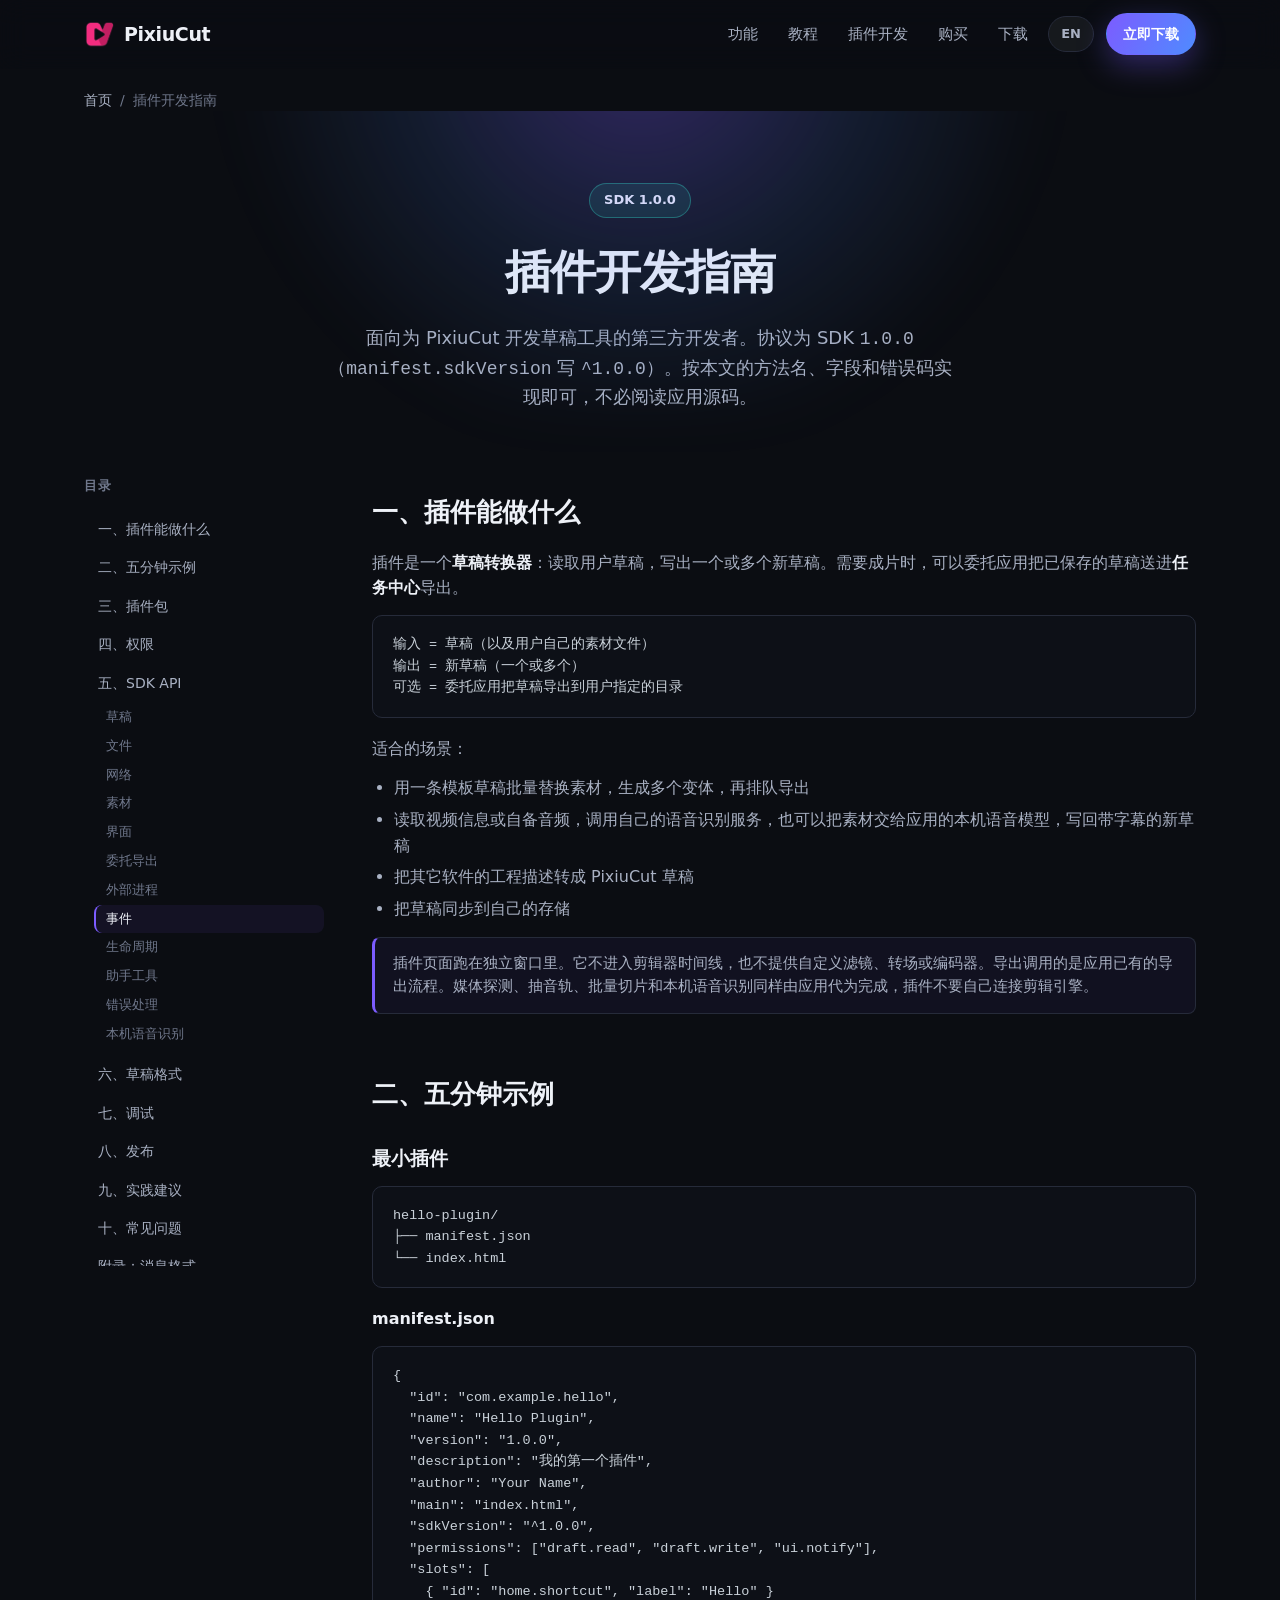
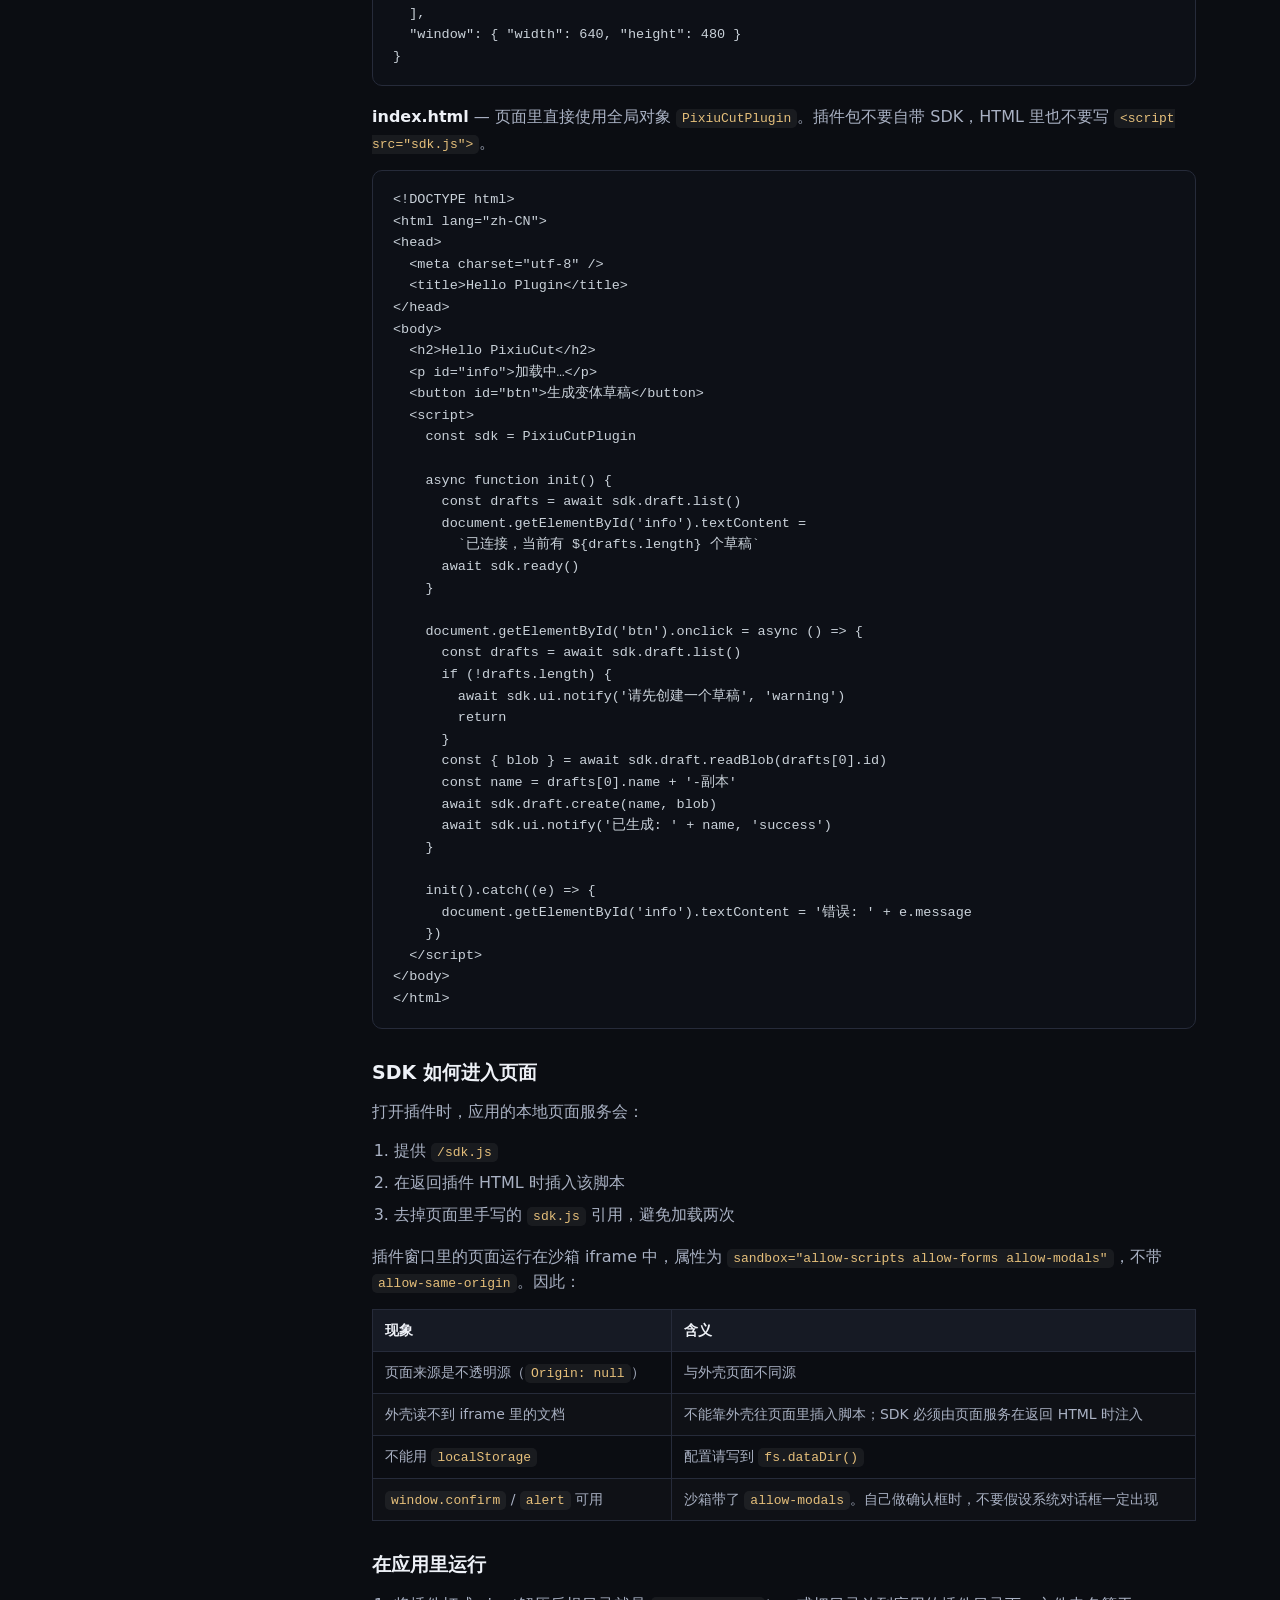
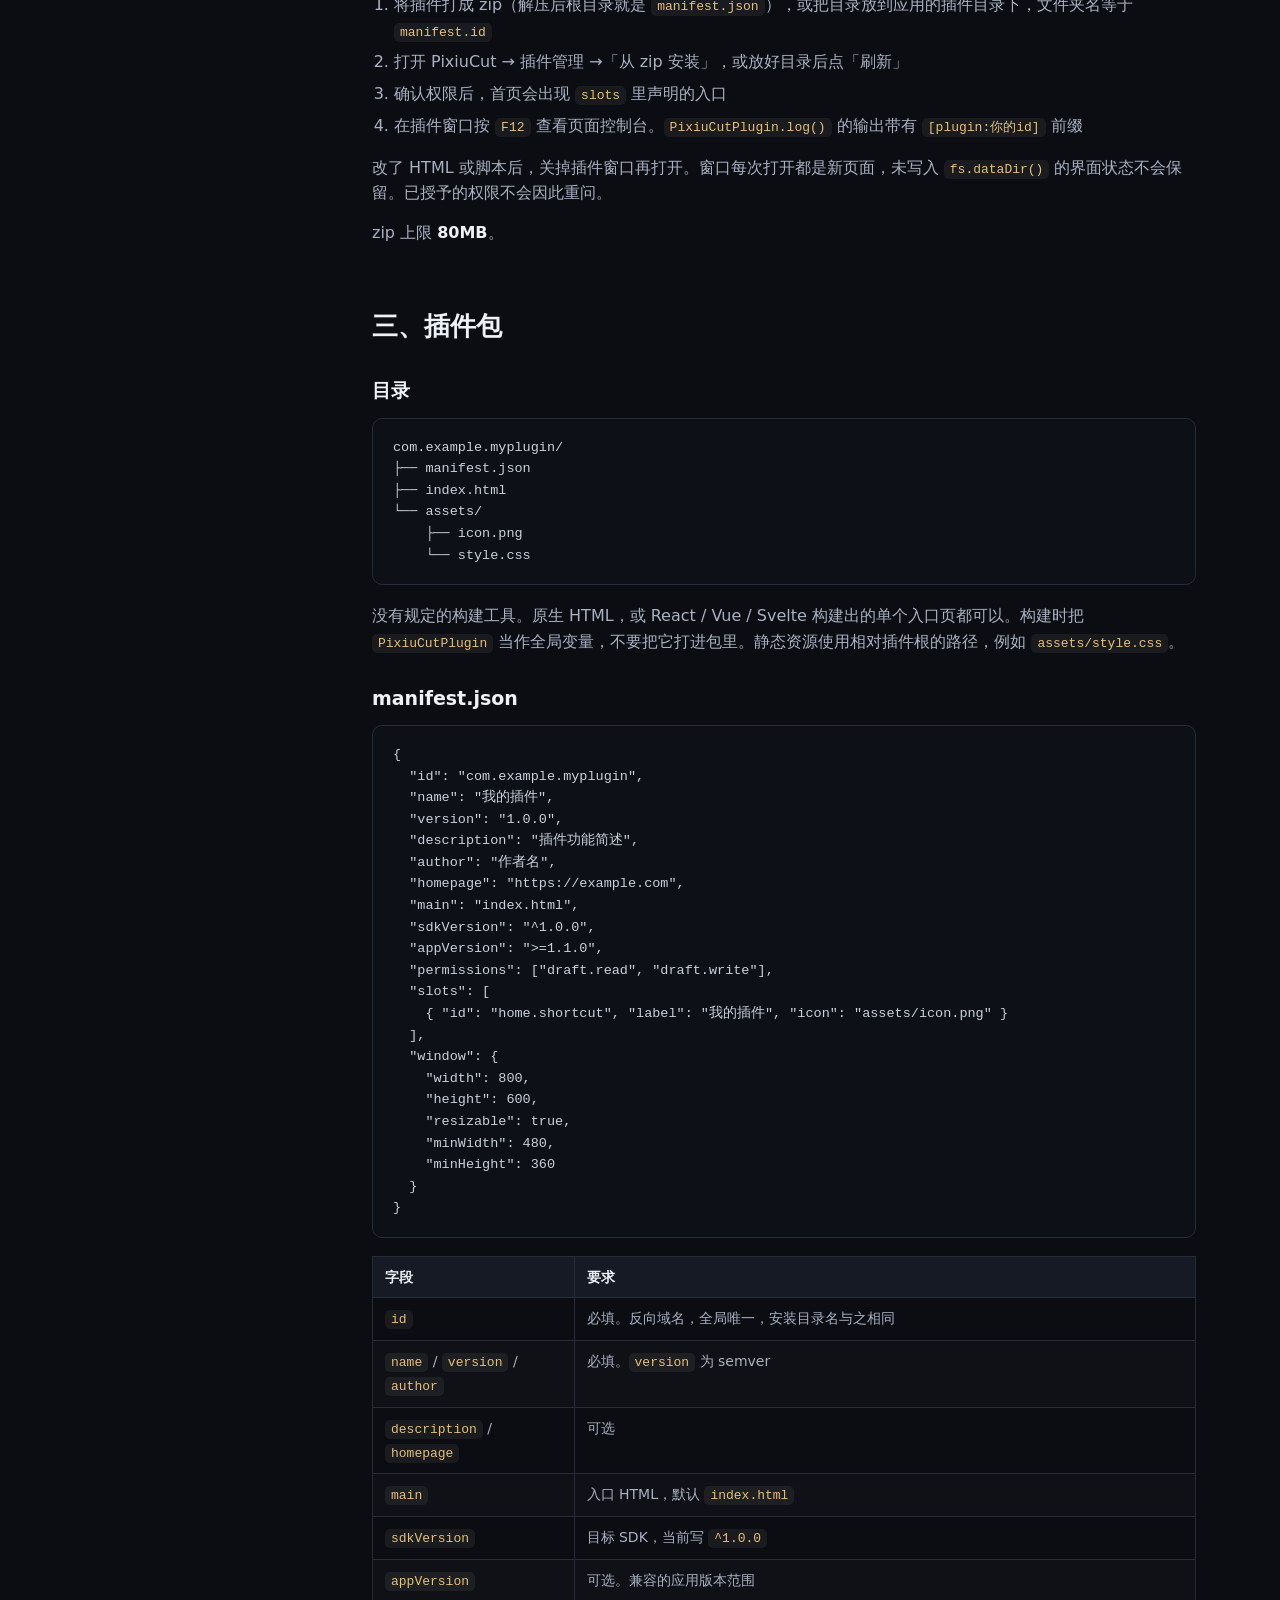
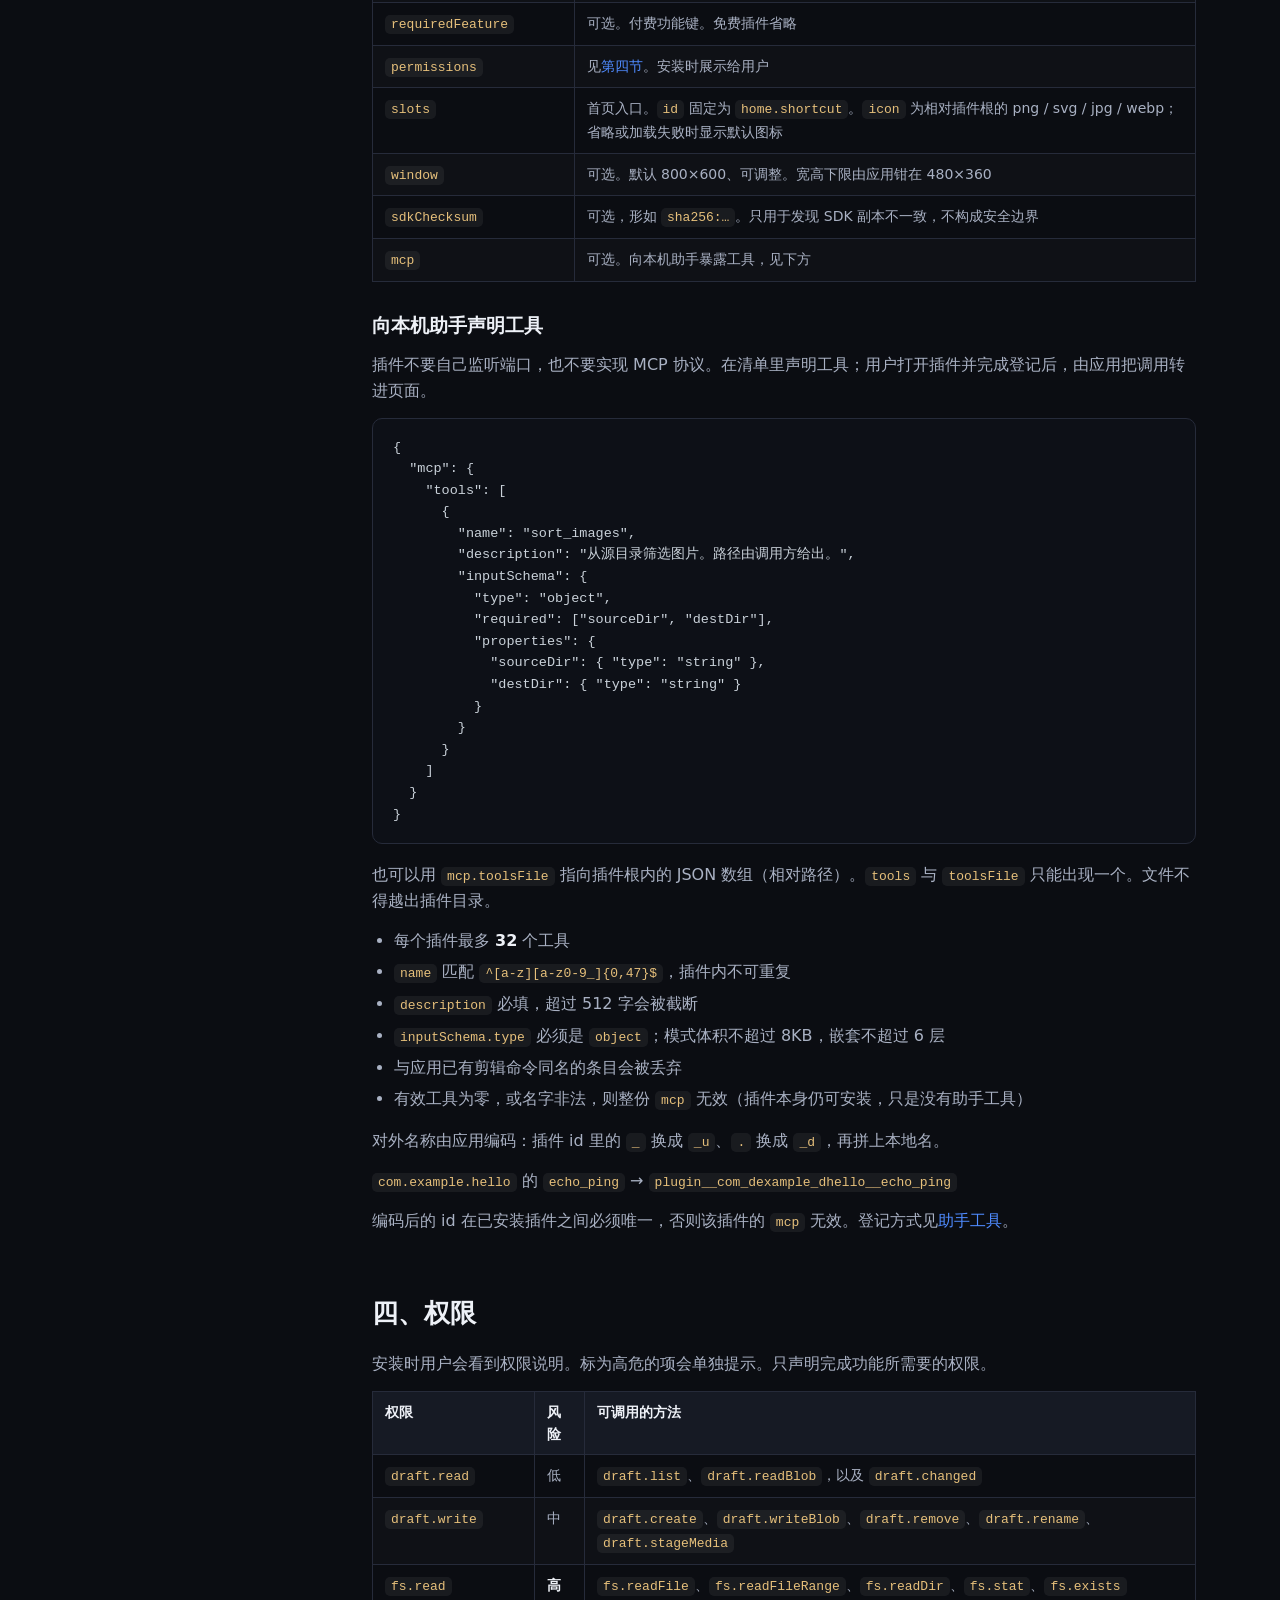
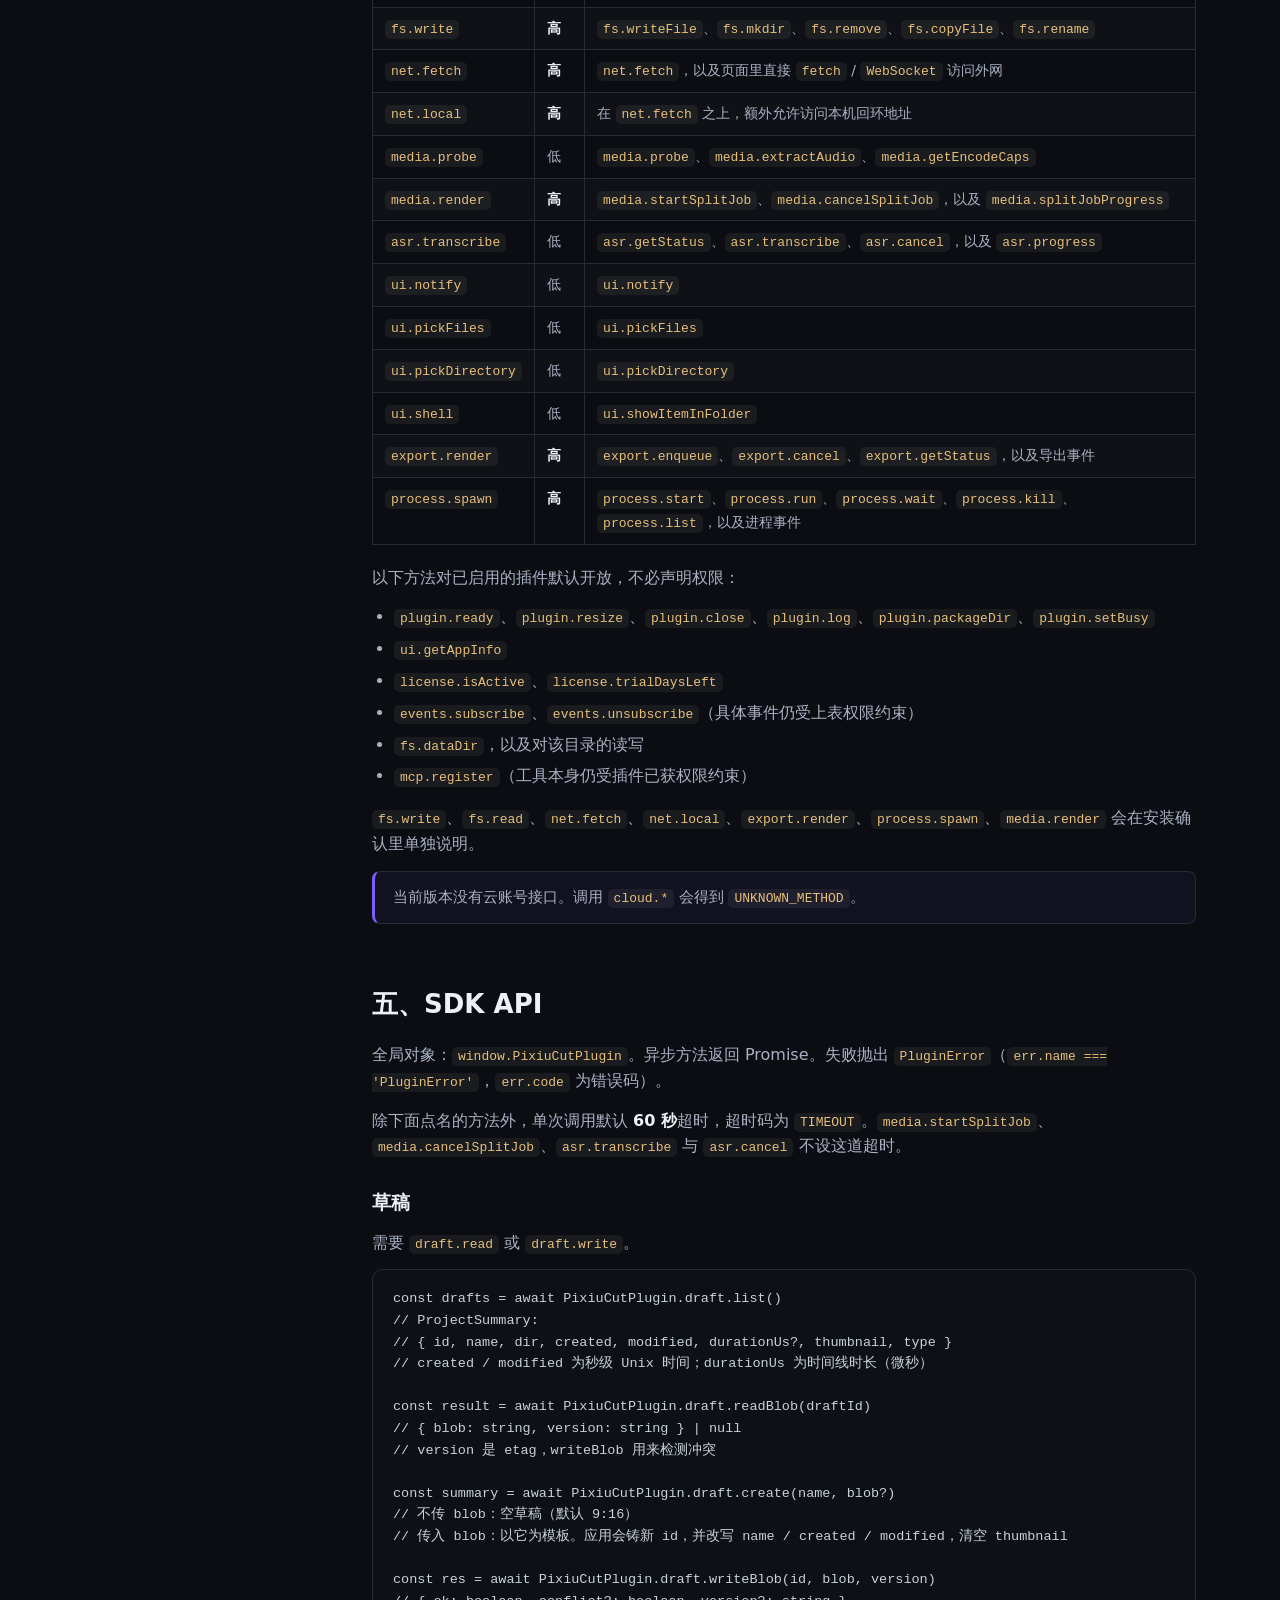
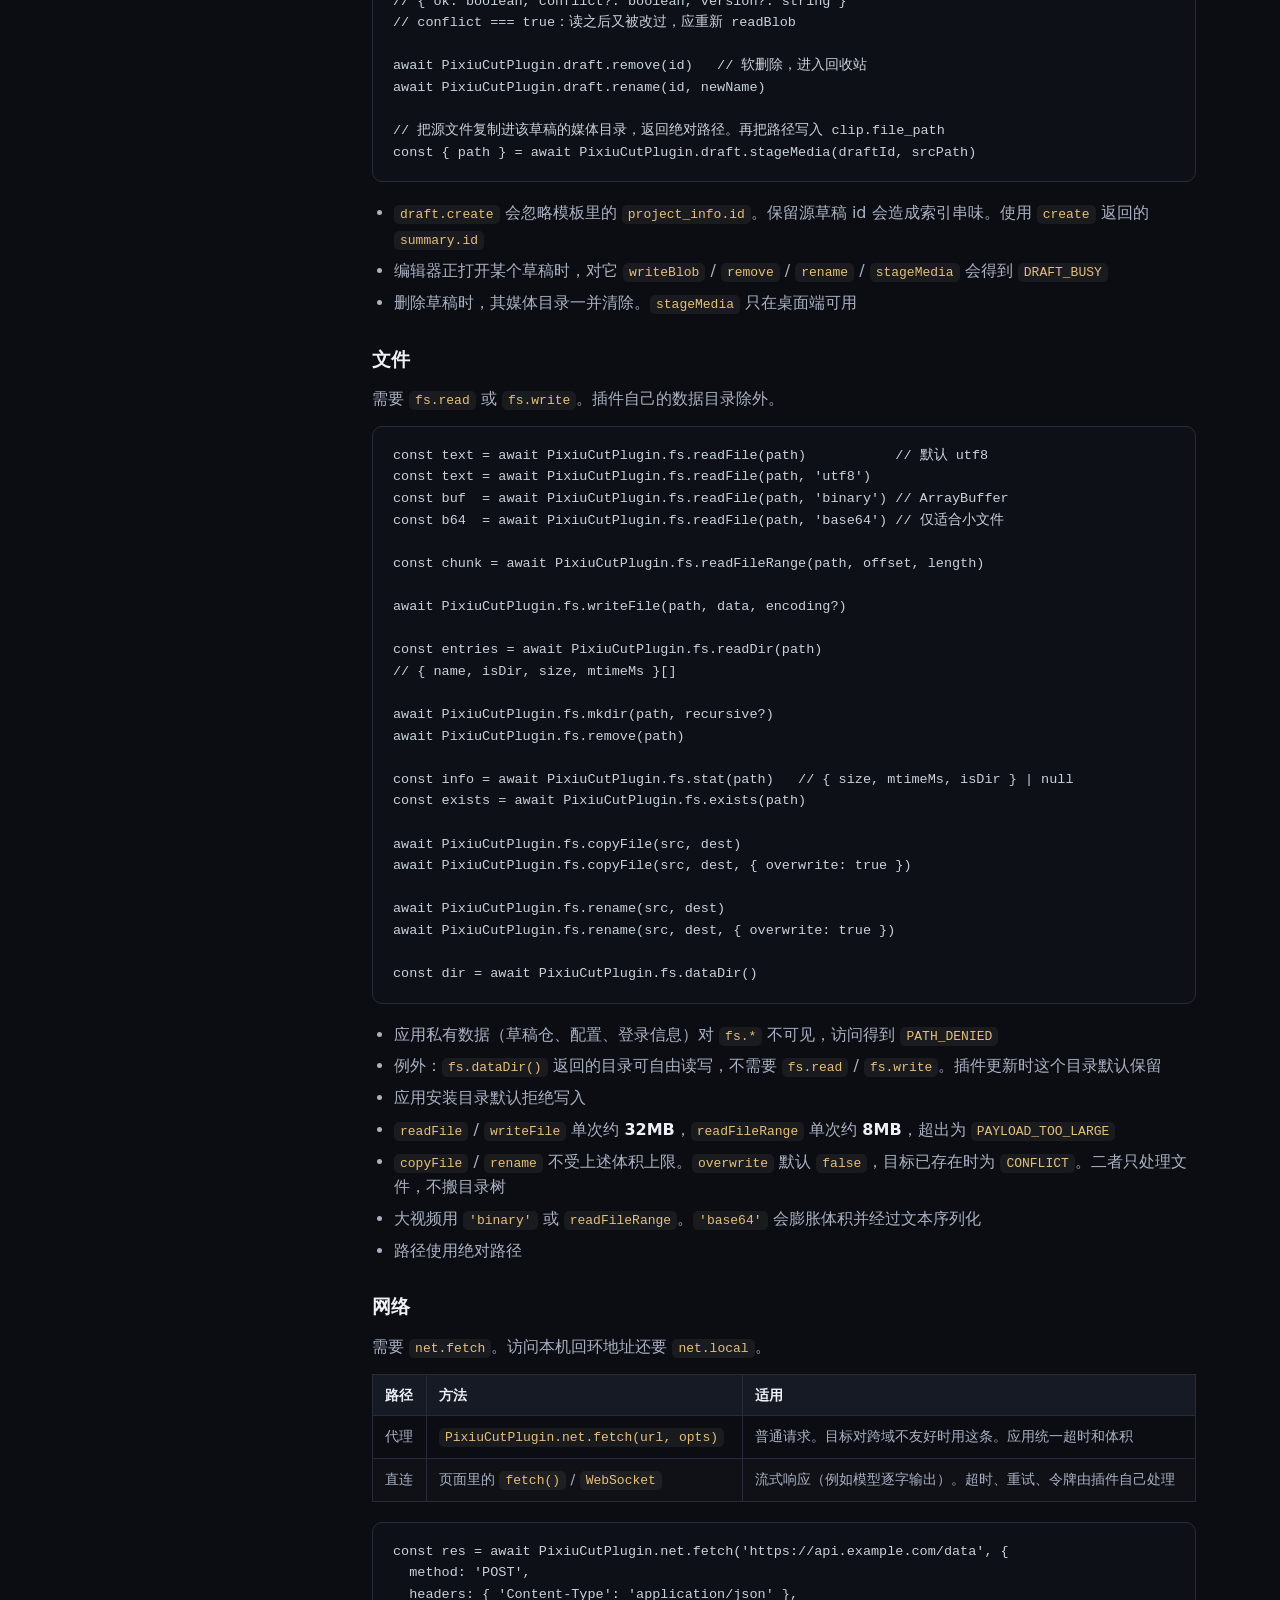
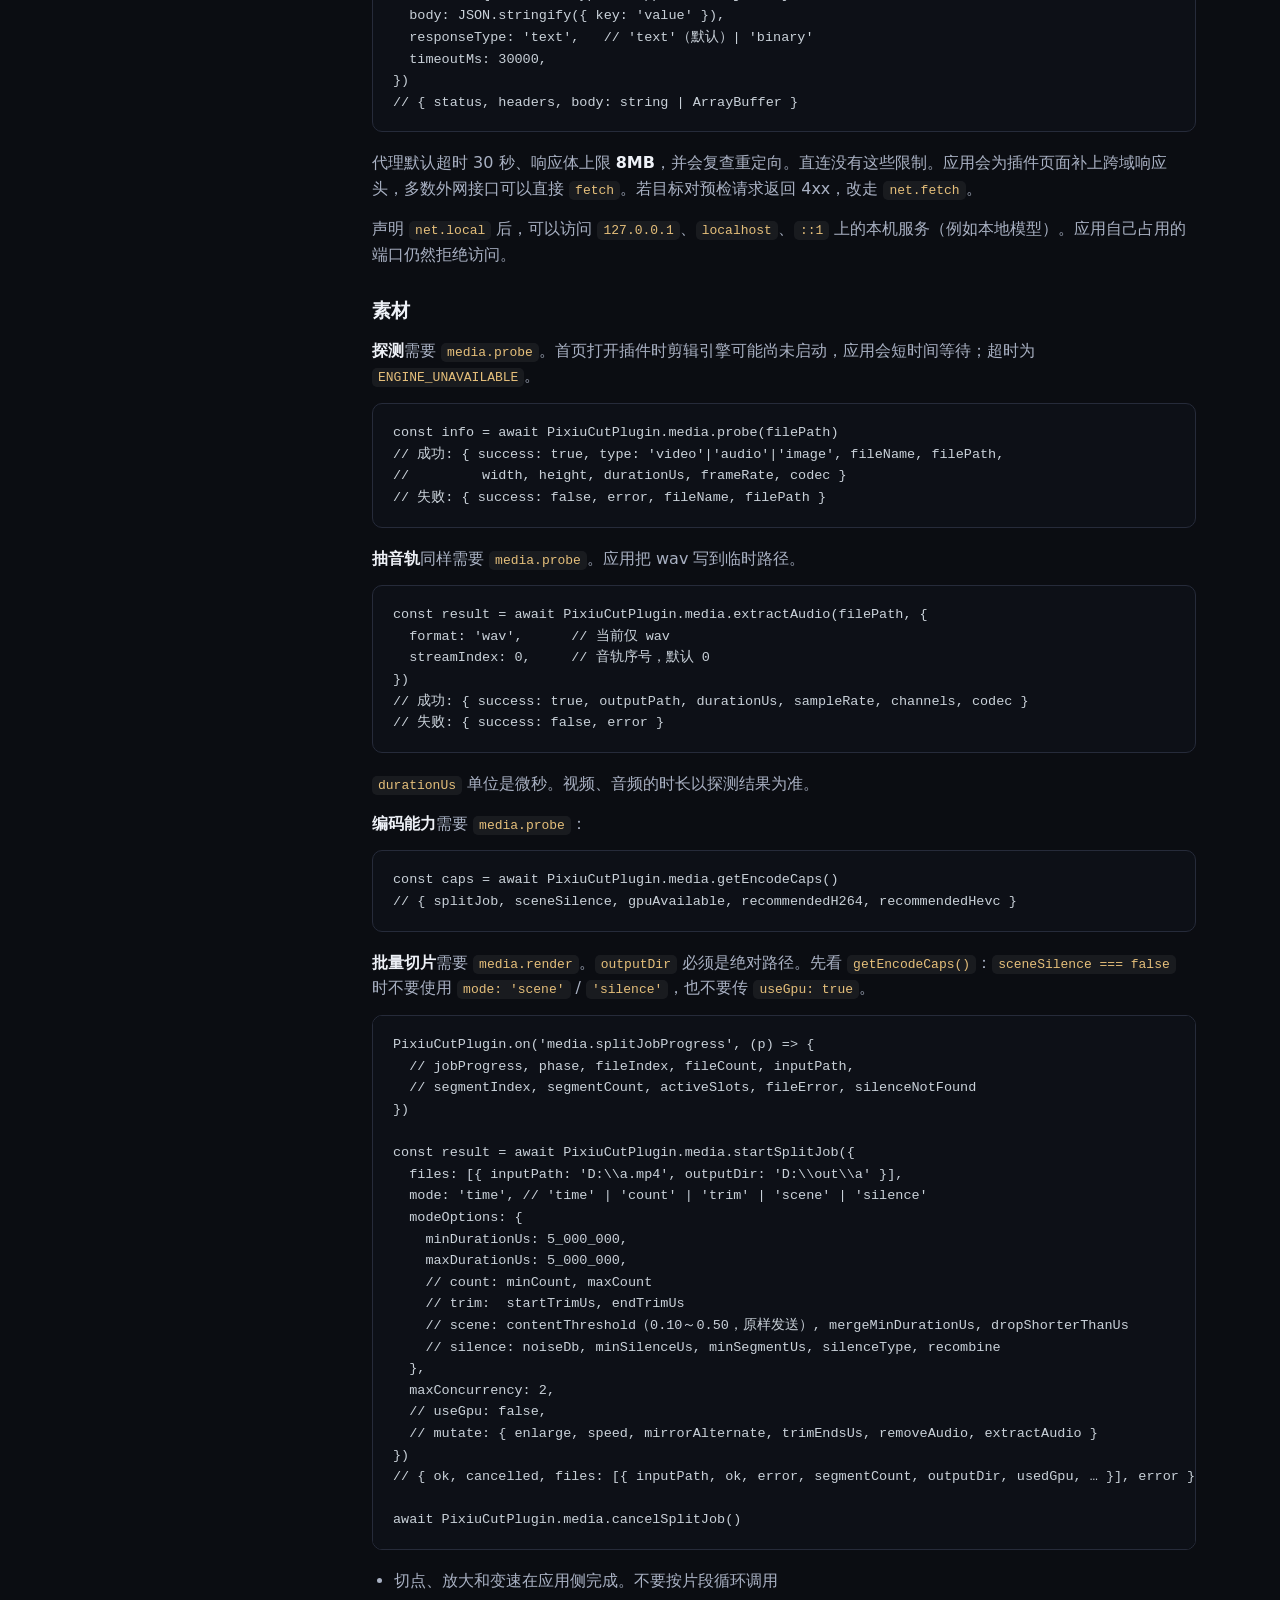
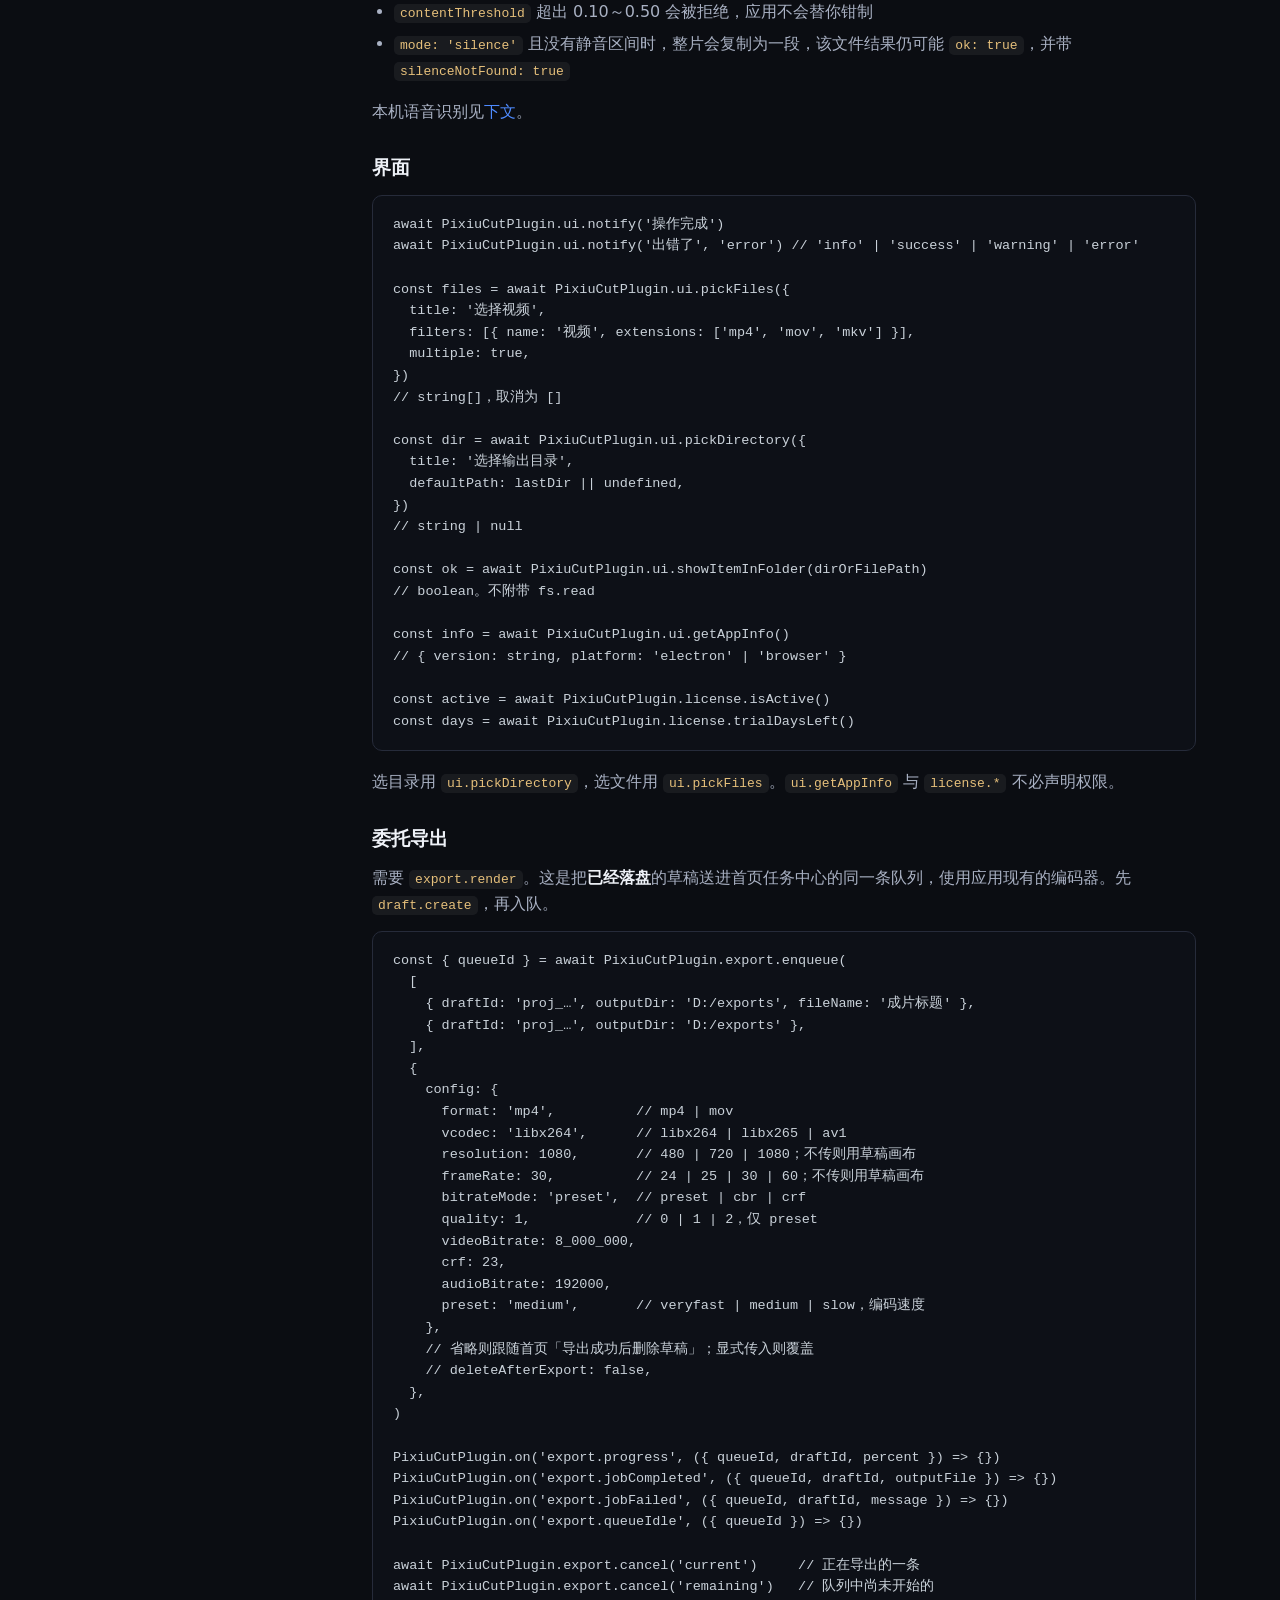
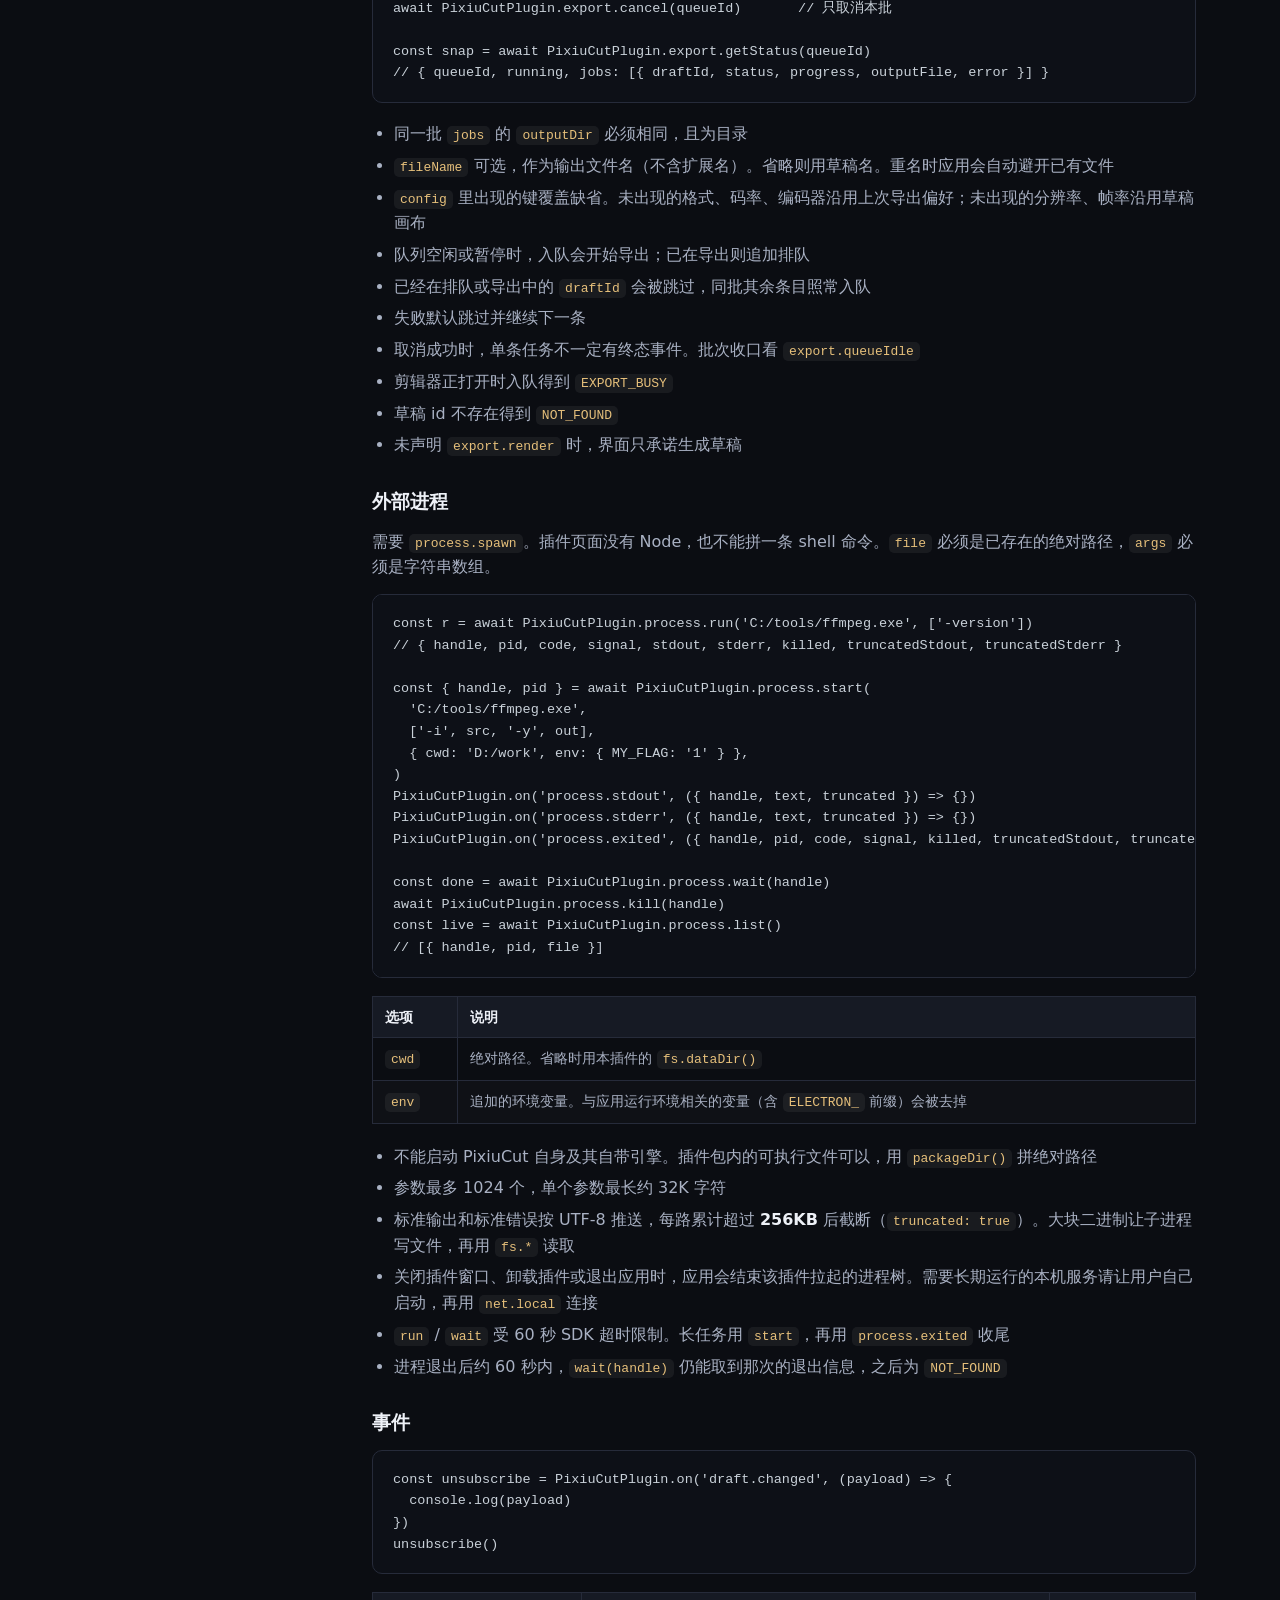
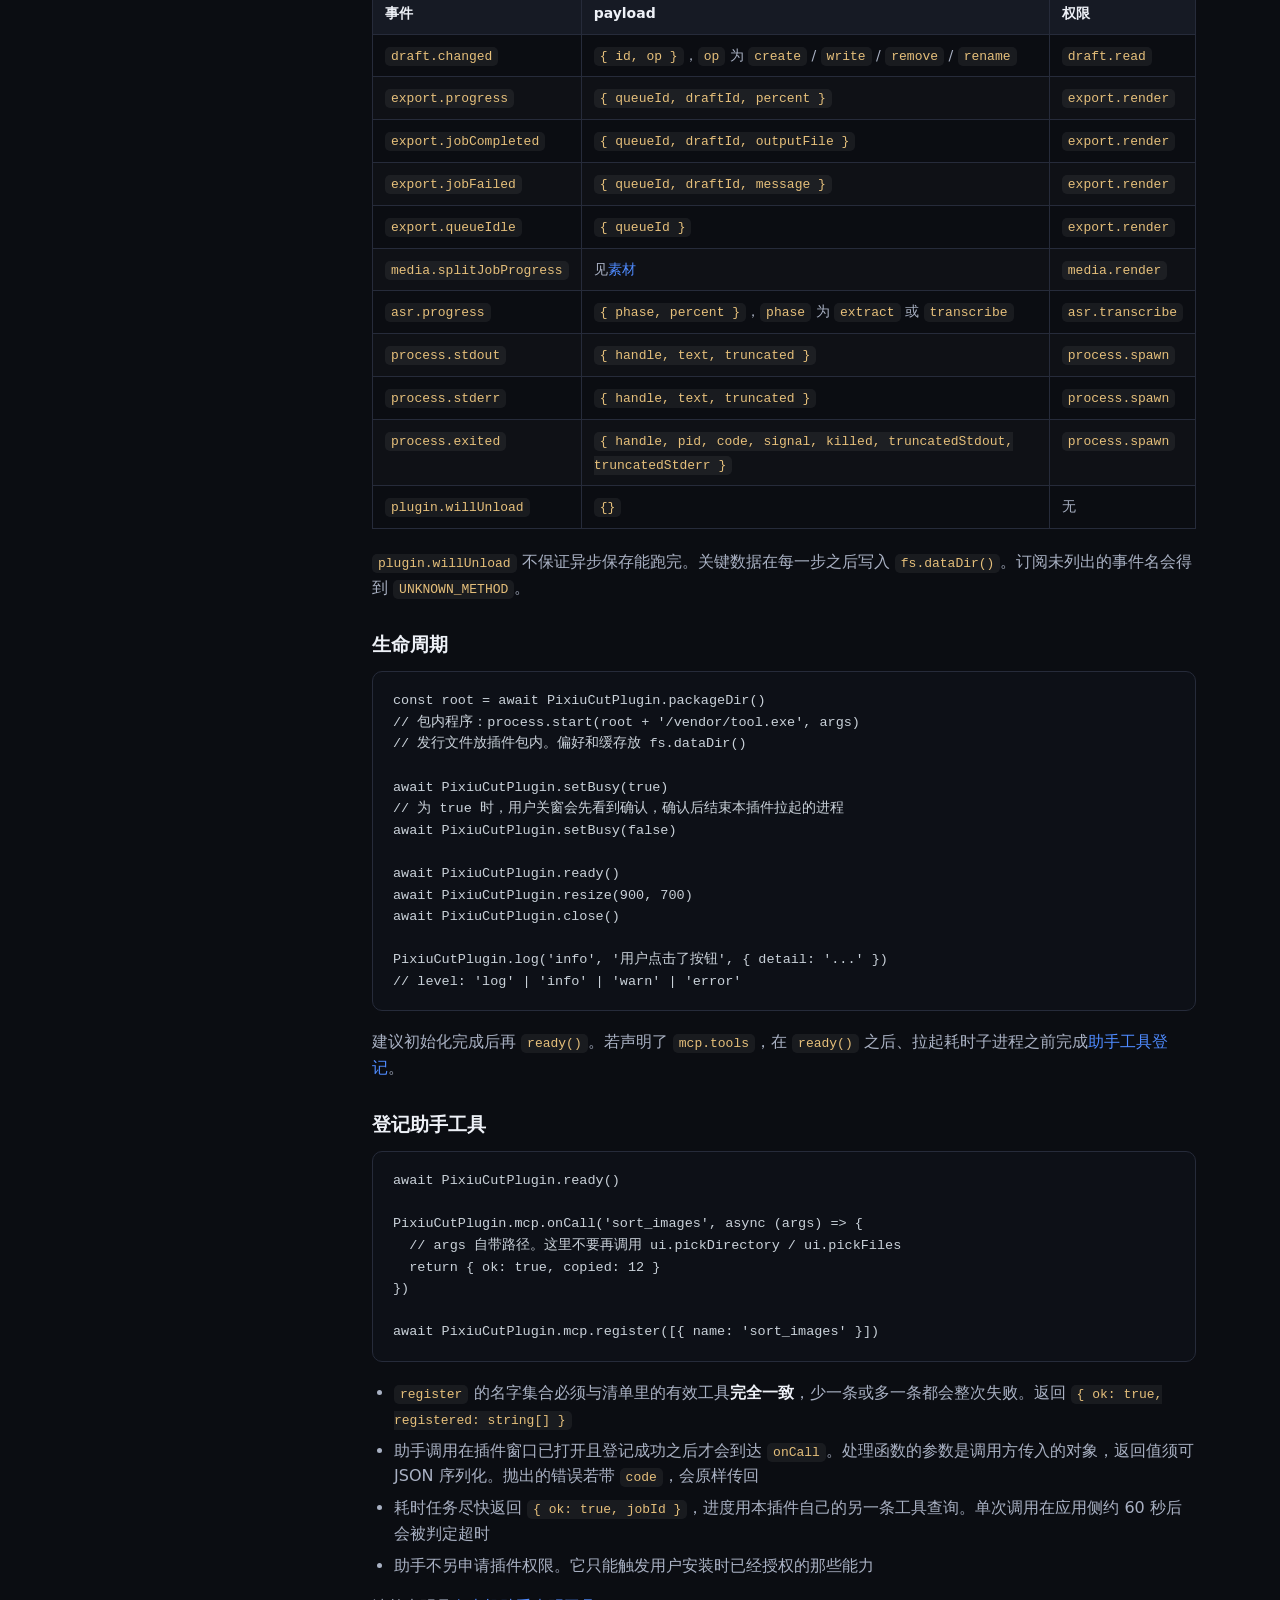
==== commit 8080c37f: "更新插件开发指南" ====
--- a/plugins-dev.html
+++ b/plugins-dev.html
@@ -431,7 +431,7 @@
 })
 
 const result = await PixiuCutPlugin.media.startSplitJob({
-  files: [{ inputPath: 'D:\\\\a.mp4', outputDir: 'D:\\\\out\\\\a' }],
+  files: [{ inputPath: 'D:\\a.mp4', outputDir: 'D:\\out\\a' }],
   mode: 'time', // 'time' | 'count' | 'trim' | 'scene' | 'silence'
   modeOptions: {
     minDurationUs: 5_000_000,
@@ -676,7 +676,7 @@
             <p>需要 <code>asr.transcribe</code>。把用户自己的视频或音频的绝对路径交给应用的本机语音模型，拿回字幕文本。抽音、转成识别用的音频、识别并整理成字幕条目，都由应用完成。插件把返回的 <code>srt</code> 写成文件，或按<a href="#draft-subtitle">字幕</a>一节把 <code>cues</code> 放进新草稿。应用不写用户目录，不建草稿，也不导入时间线。TXT 由插件自己用 <code>cues</code> 拼。</p>
             <p>只走本机模型。返回值里没有模型目录、识别程序、是否激活、设置里的引擎偏好，也没有 API Key。设置里保存的 Key 不会出现在插件页面。</p>
             <div class="callout warn">批量识别走这条本机路径。正式版附带的识别额度，以及用户在设置里填写的 API Key，只在剪辑器的「智能识别字幕」里使用。插件要做云端效果时，自备识别服务：<code>media.extractAudio</code> 得到 wav，再用 <code>net.fetch</code> 上传。不要向用户索取他在设置里保存的 Key，也不要把这条自备路径说成应用自带的语音识别。</div>
-            <p>目前仅 Windows。模型还没下载，或当前系统没有本机识别程序时，<code>localReady</code> 为 <code>false</code>，<code>transcribe</code> 返回 <code>no_model</code>。把返回的 <code>message</code> 展示给用户，提示到设置里下载本机语音模型。插件不能替用户开始下载。</p>
+            <p>目前仅 Windows。模型还没下载，或当前系统没有本机识别程序时，<code>localReady</code> 为 <code>false</code>，<code>transcribe</code> 返回 <code>no_model</code>。把返回的 <code>message</code> 展示给用户，提示到设置里下载本机语音模型。不要改写成「请激活正式版」或「请填写 API Key」。插件不能替用户开始下载。</p>
             <pre class="code"><code>const status = await PixiuCutPlugin.asr.getStatus()
 // { localReady: boolean }
 
@@ -986,7 +986,7 @@
             <p>默认 60 秒，错误码 <code>TIMEOUT</code>。<code>media.startSplitJob</code>、<code>media.cancelSplitJob</code>、<code>asr.transcribe</code> 与 <code>asr.cancel</code> 不受这道限制。<code>net.fetch</code> 默认 30 秒，可用 <code>timeoutMs</code> 修改。</p>
             <h3>插件可以调用应用里的语音识别吗？</h3>
             <p>可以，只调用本机语音模型。把视频或音频的绝对路径交给 <code>asr.transcribe</code>，拿回字幕文本后自己写成 SRT 或 TXT。见<a href="#api-asr">本机语音识别</a>。模型目录、识别程序、API Key 都不交给插件。</p>
-            <p>本机模型还没下载时，结果是 <code>no_model</code>。把返回的 <code>message</code> 展示给用户，提示到设置里下载。</p>
+            <p>本机模型还没下载时，结果是 <code>no_model</code>。把返回的 <code>message</code> 展示给用户，提示到设置里下载。不要写成「请激活正式版」或「请填写 API Key」。</p>
             <p>云端识别不经过插件。正式版附带的识别额度，以及用户在设置里填写的 API Key，都只在剪辑器的「智能识别字幕」里使用。插件要做云端效果时，自备识别服务：<code>media.extractAudio</code> 得到 wav，再用 <code>net.fetch</code> 上传。</p>
             <h3>怎样把视频里的声音送给自己的识别服务？</h3>
             <p><code>media.extractAudio</code> 得到 wav 的 <code>outputPath</code>，再用 <code>fs.readFile(path, 'binary')</code> 读取，经 <code>net.fetch</code> 或直连 <code>fetch</code> 上传。引擎未启动时得到 <code>ENGINE_UNAVAILABLE</code>。抽轨失败时，用 <code>ui.pickFiles</code> 让用户改选音频文件。这是插件自己的识别服务，不是应用自带的语音识别。应用自带的只有<a href="#api-asr">本机模型</a>。</p>
--- a/assets/css/style.css
+++ b/assets/css/style.css
@@ -429,8 +429,8 @@
 
 /* ----- Doc tables ----- */
 .table-scroll { overflow-x: auto; margin: 0 0 20px; }
-.table-scroll table { margin-bottom: 0; }
 .docs-content table, .table { width: 100%; border-collapse: collapse; margin: 0 0 20px; font-size: 14px; }
+.docs-content .table-scroll table { margin-bottom: 0; }
 .docs-content th, .docs-content td, .table th, .table td { border: 1px solid var(--border); padding: 9px 12px; text-align: left; vertical-align: top; }
 .docs-content th, .table th { background: var(--bg-3); color: var(--text); font-weight: 600; }
 .docs-content td, .table td { color: var(--text-2); }
@@ -470,7 +470,7 @@
 /* ===== Responsive ===== */
 @media (max-width: 900px) {
   .docs-layout { grid-template-columns: 1fr; gap: 24px; }
-  .docs-toc { position: static; display: none; }
+  .docs-toc { position: static; max-height: none; overflow: visible; background: var(--surface); border: 1px solid var(--border); border-radius: var(--radius-sm); padding: 16px 16px 12px; }
   .video-grid { grid-template-columns: 1fr; }
   .pricing-grid { grid-template-columns: repeat(2, 1fr); }
   .license-grid { grid-template-columns: 1fr; }
